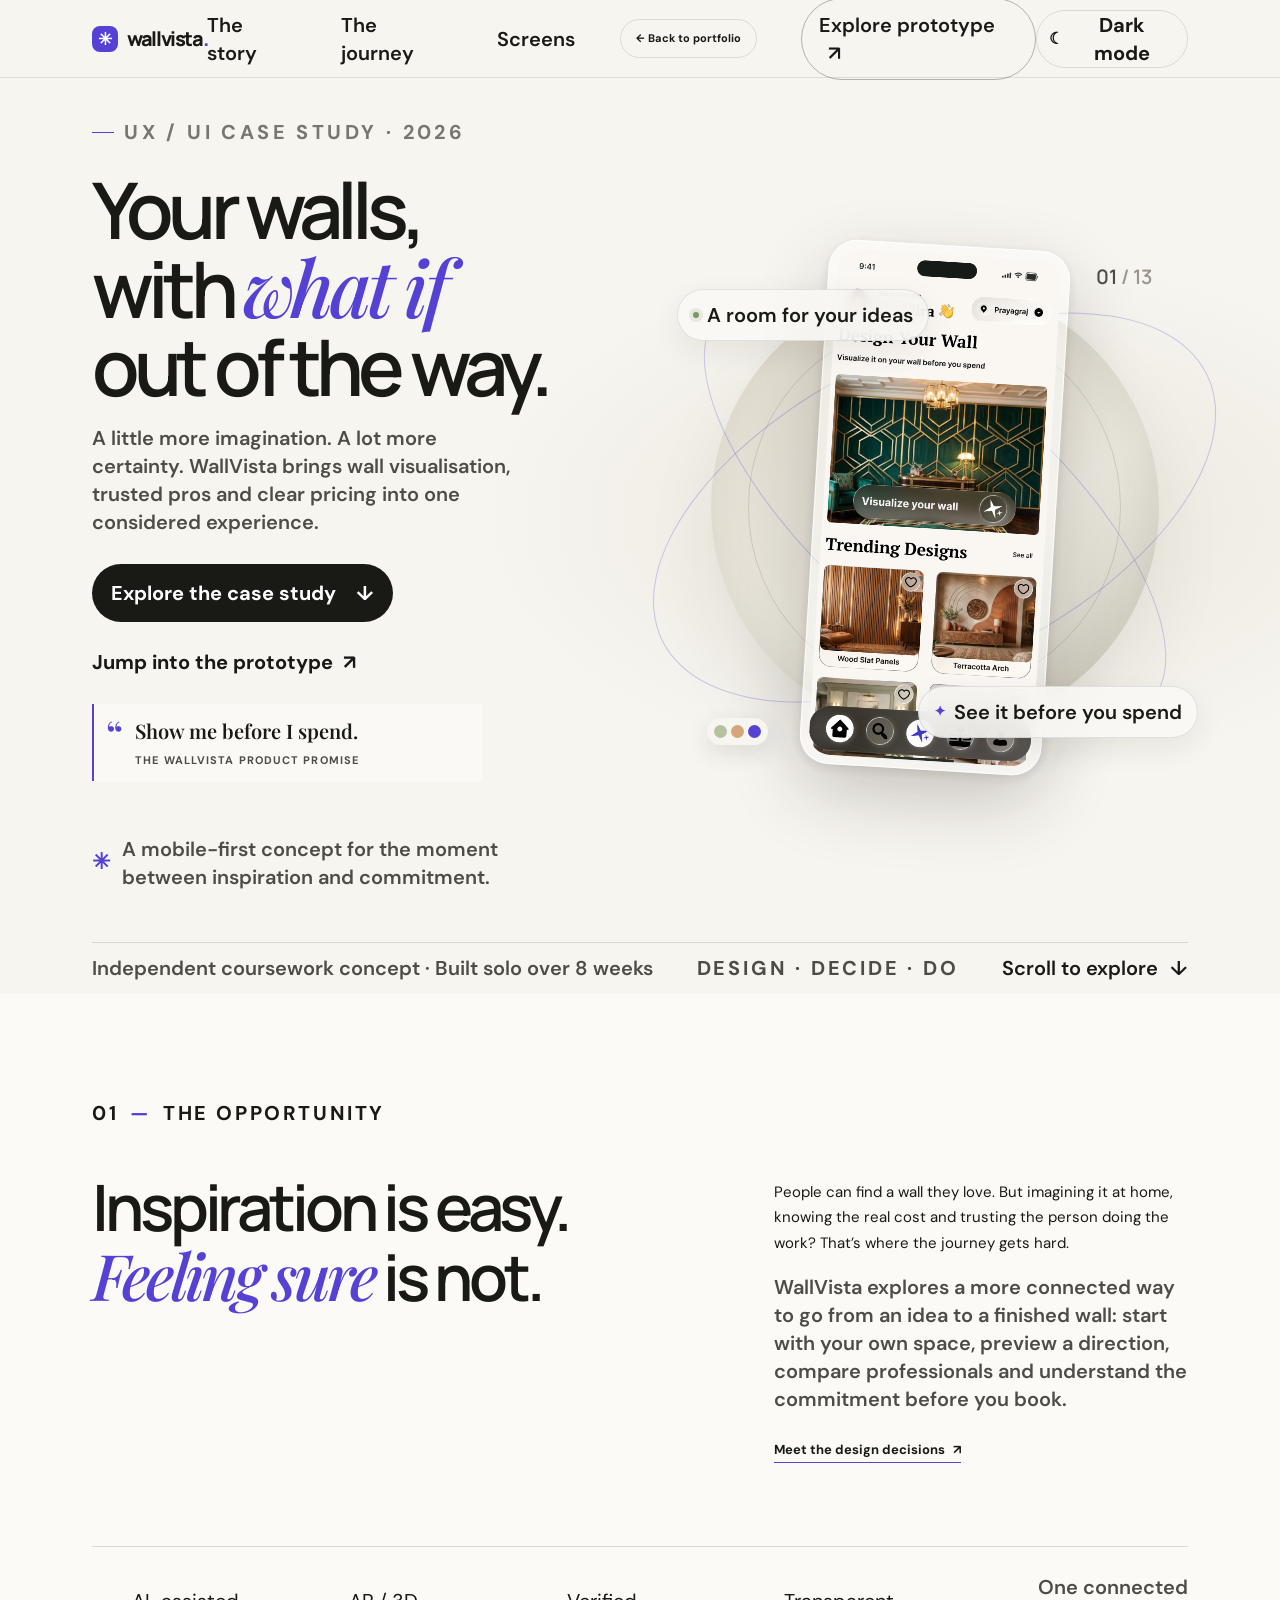
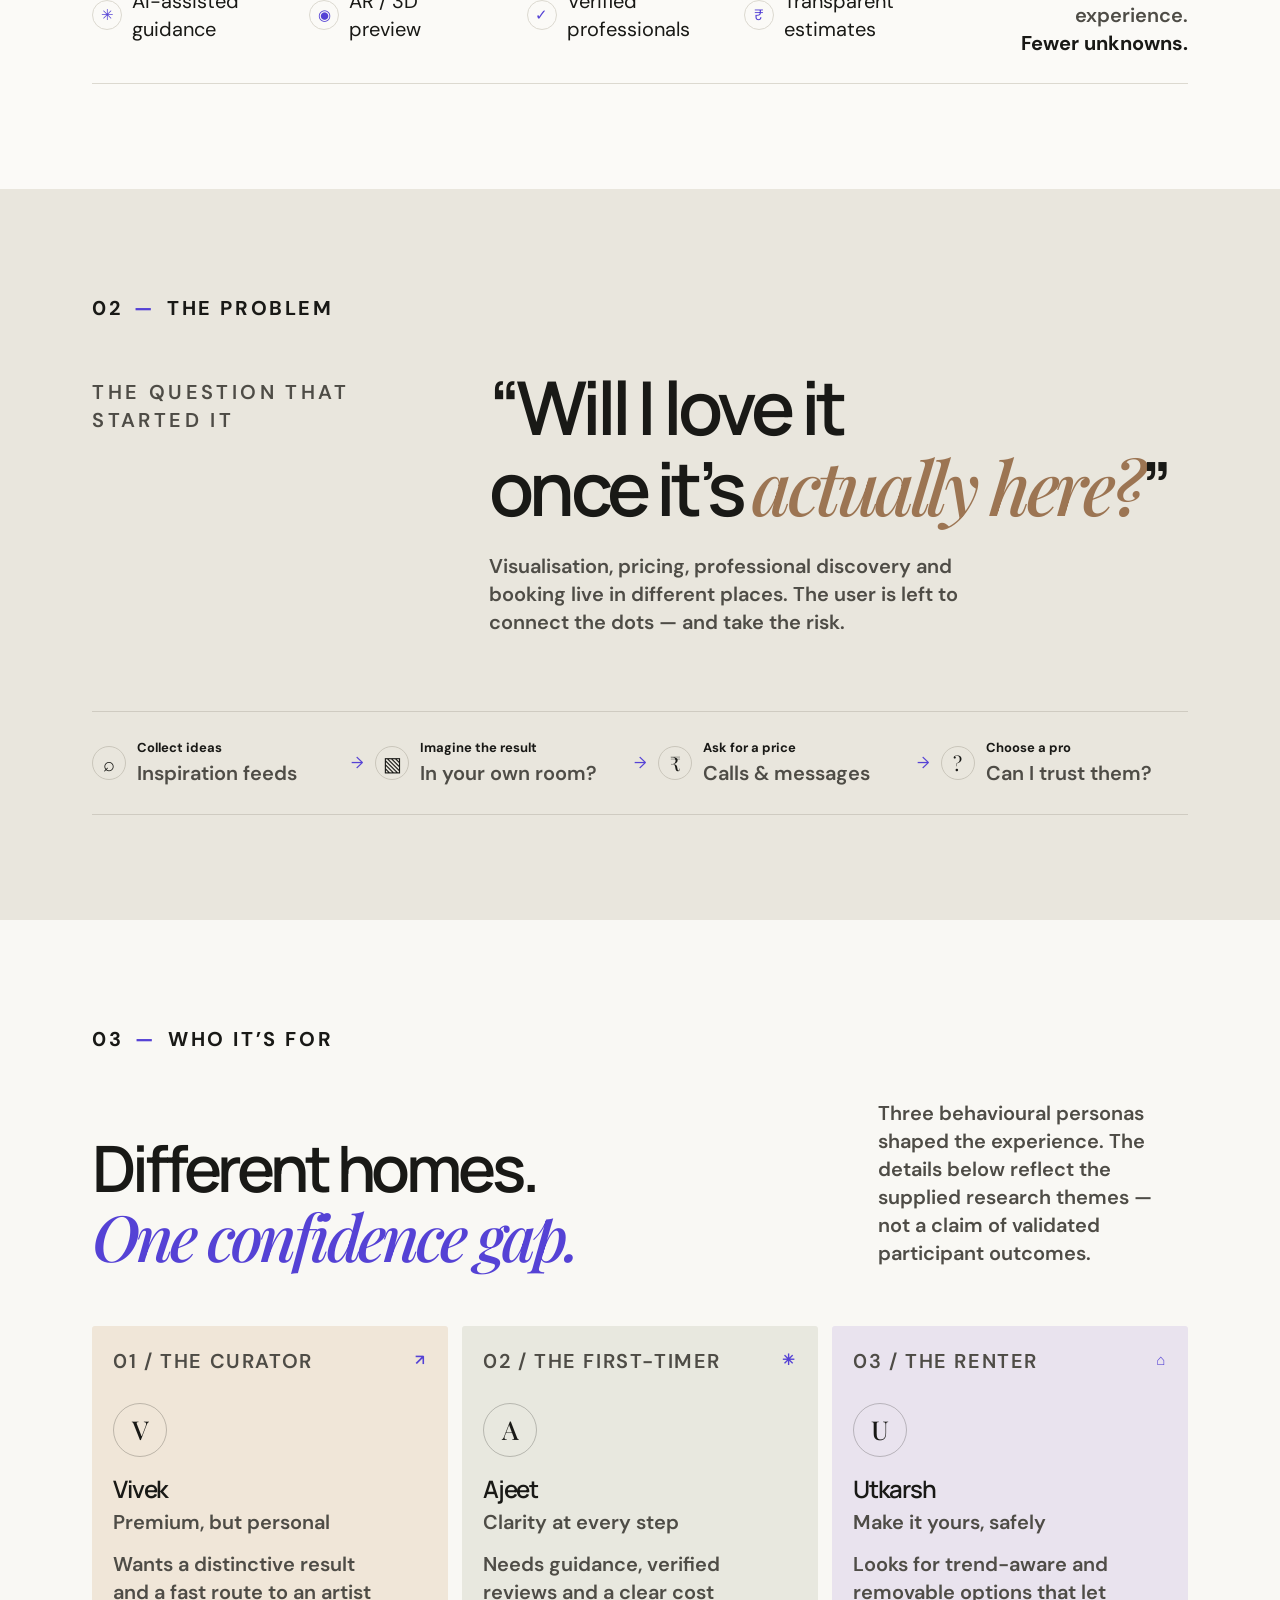
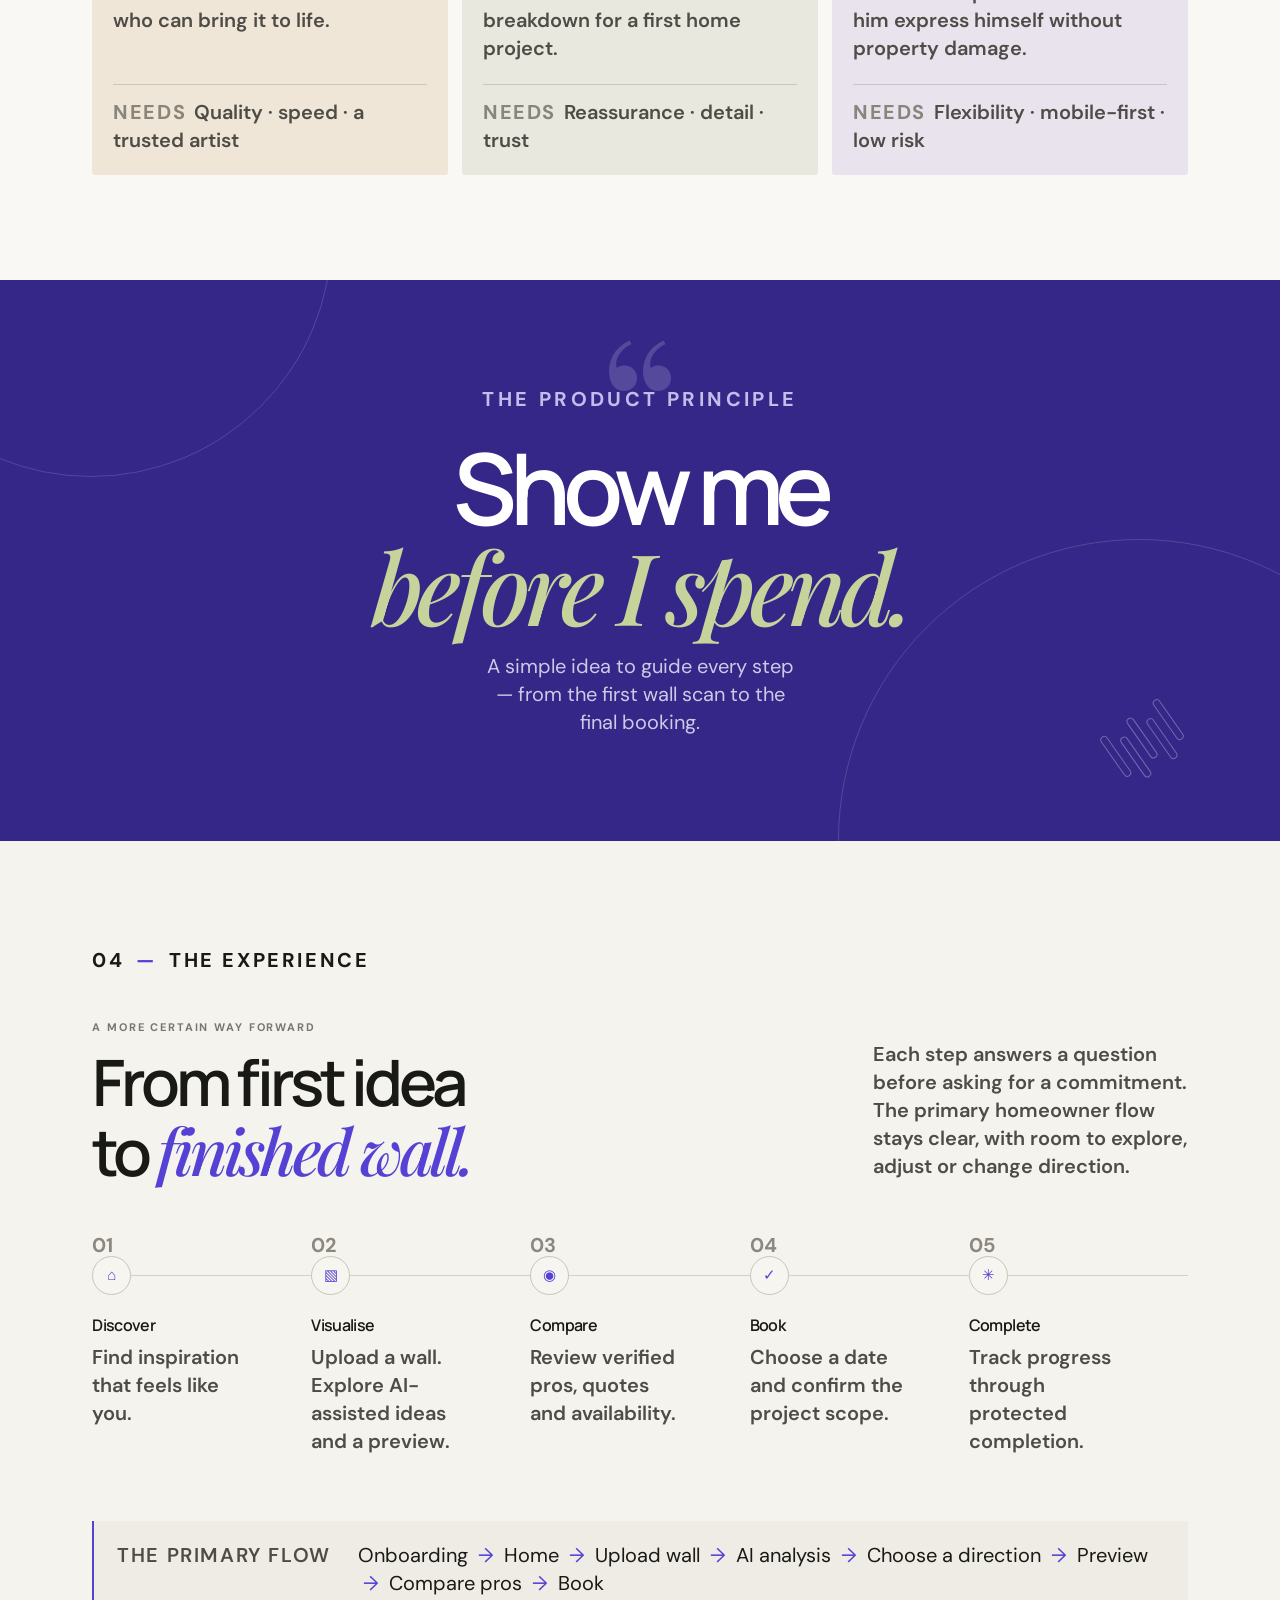
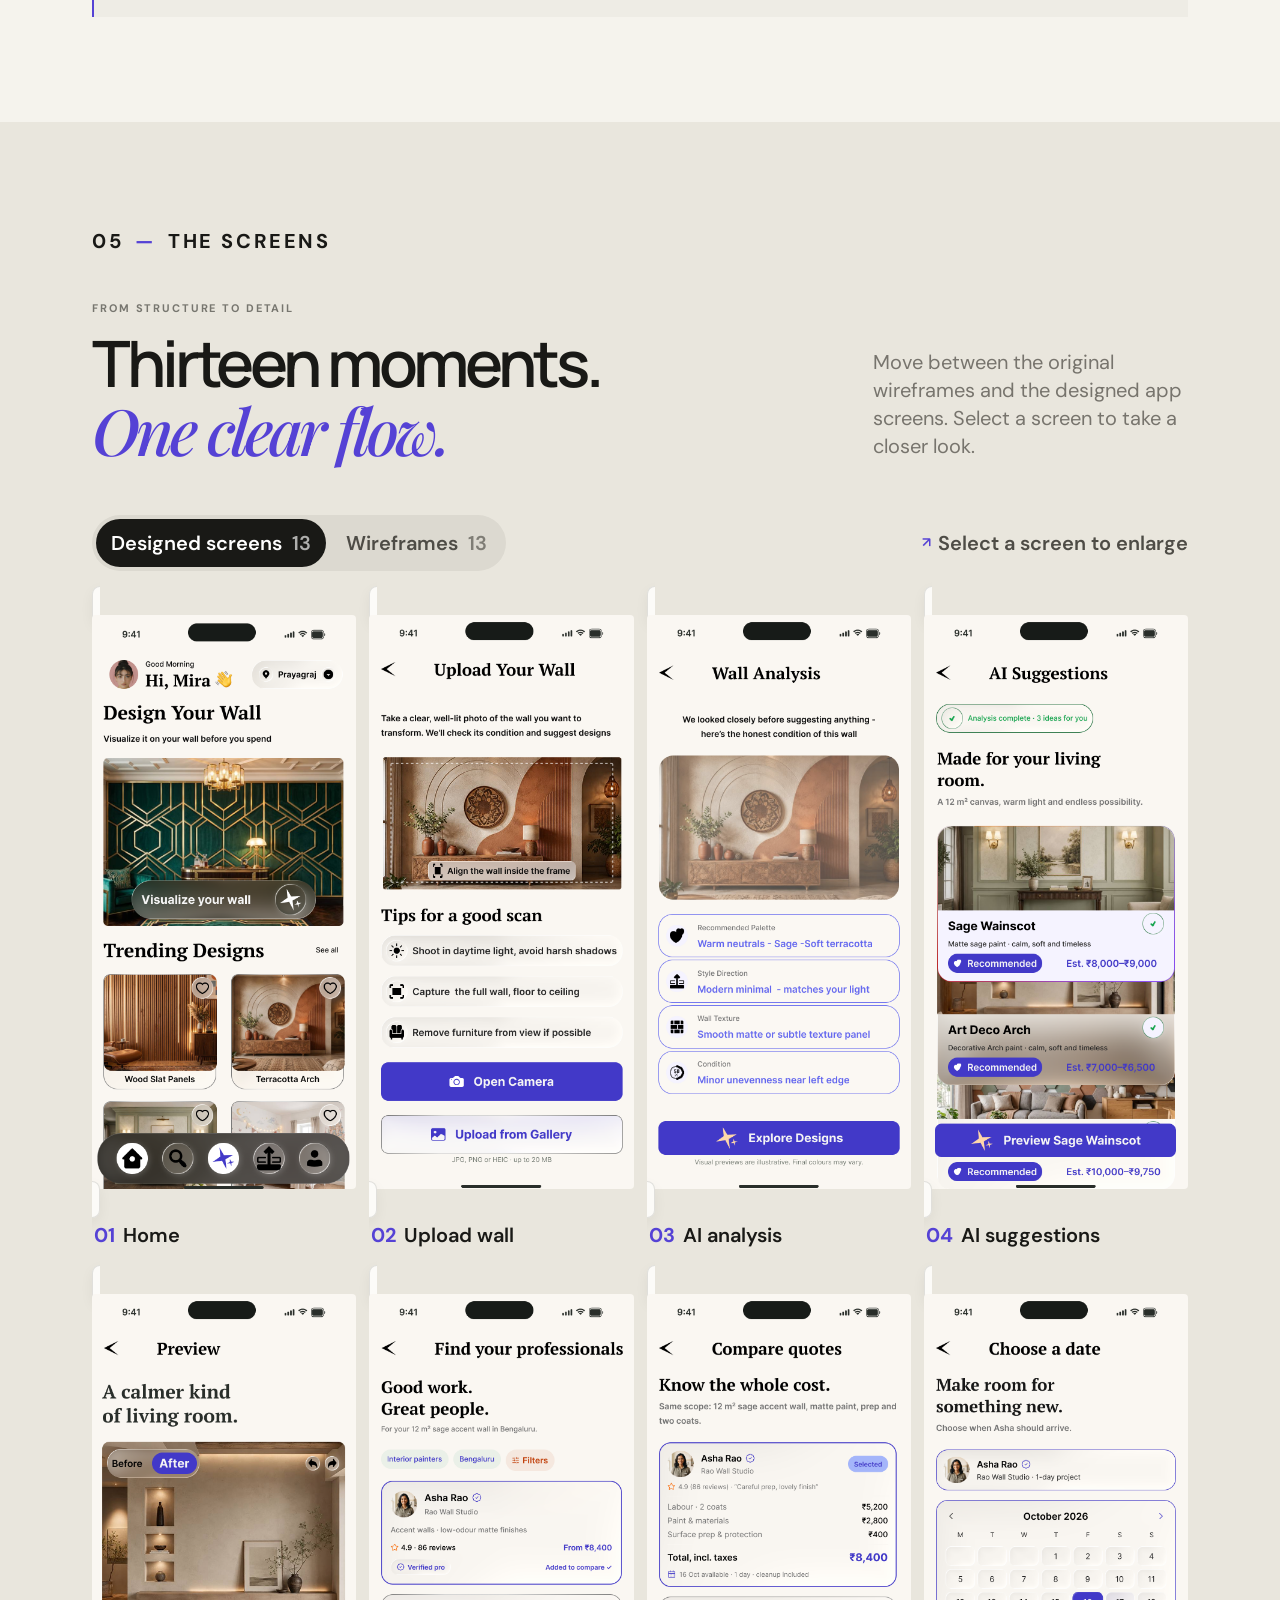
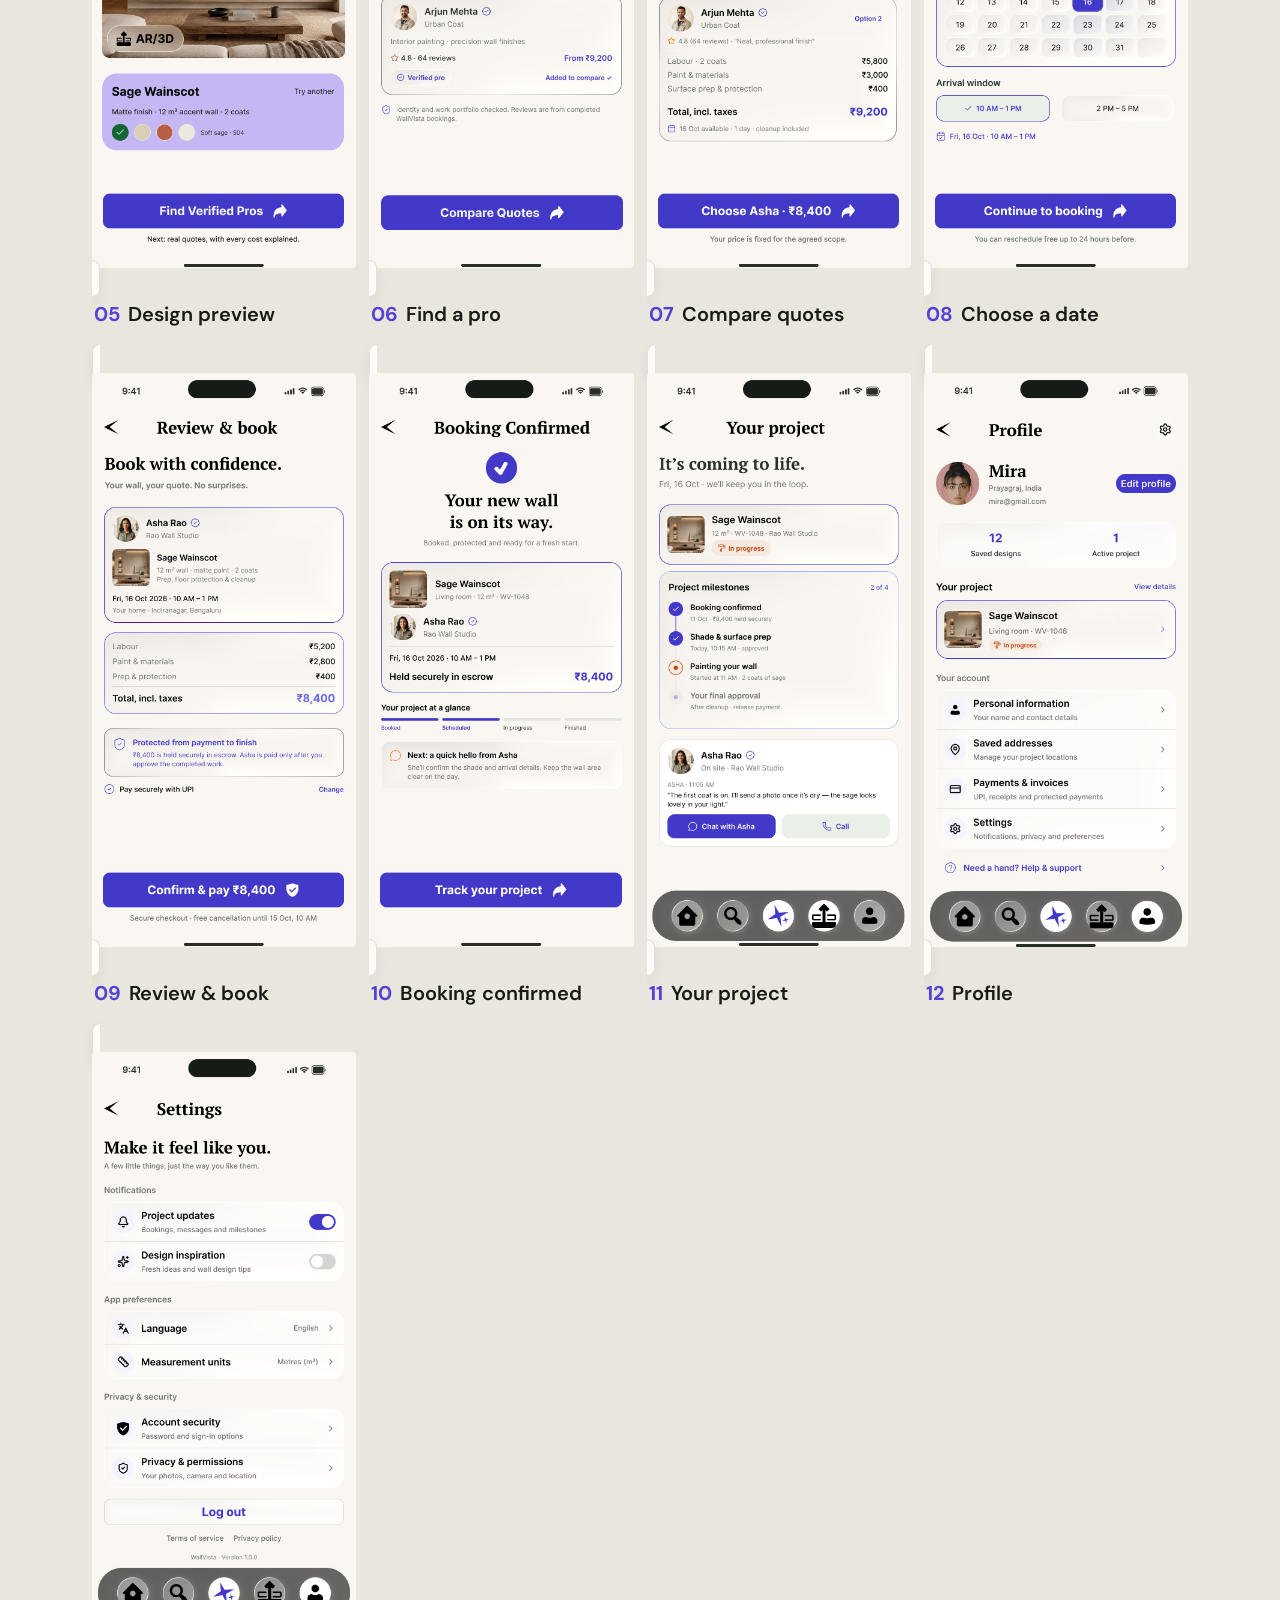
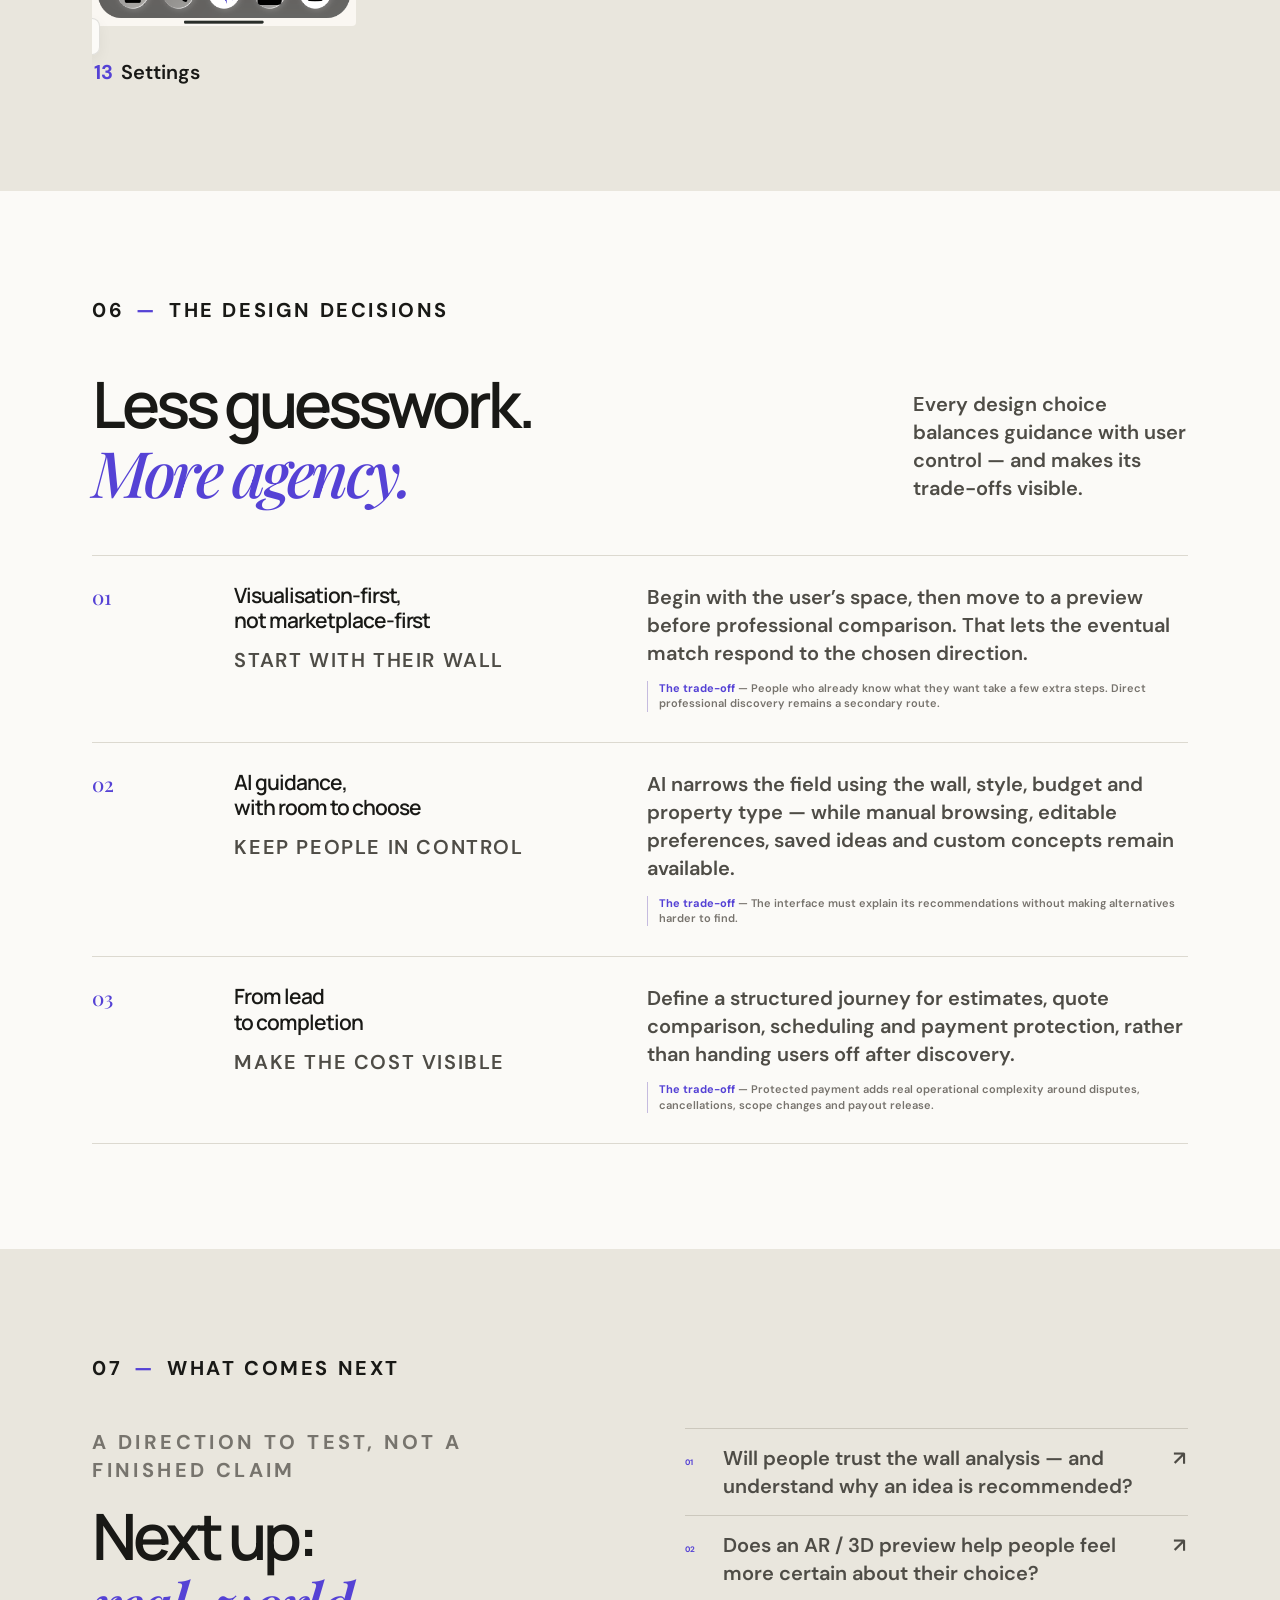
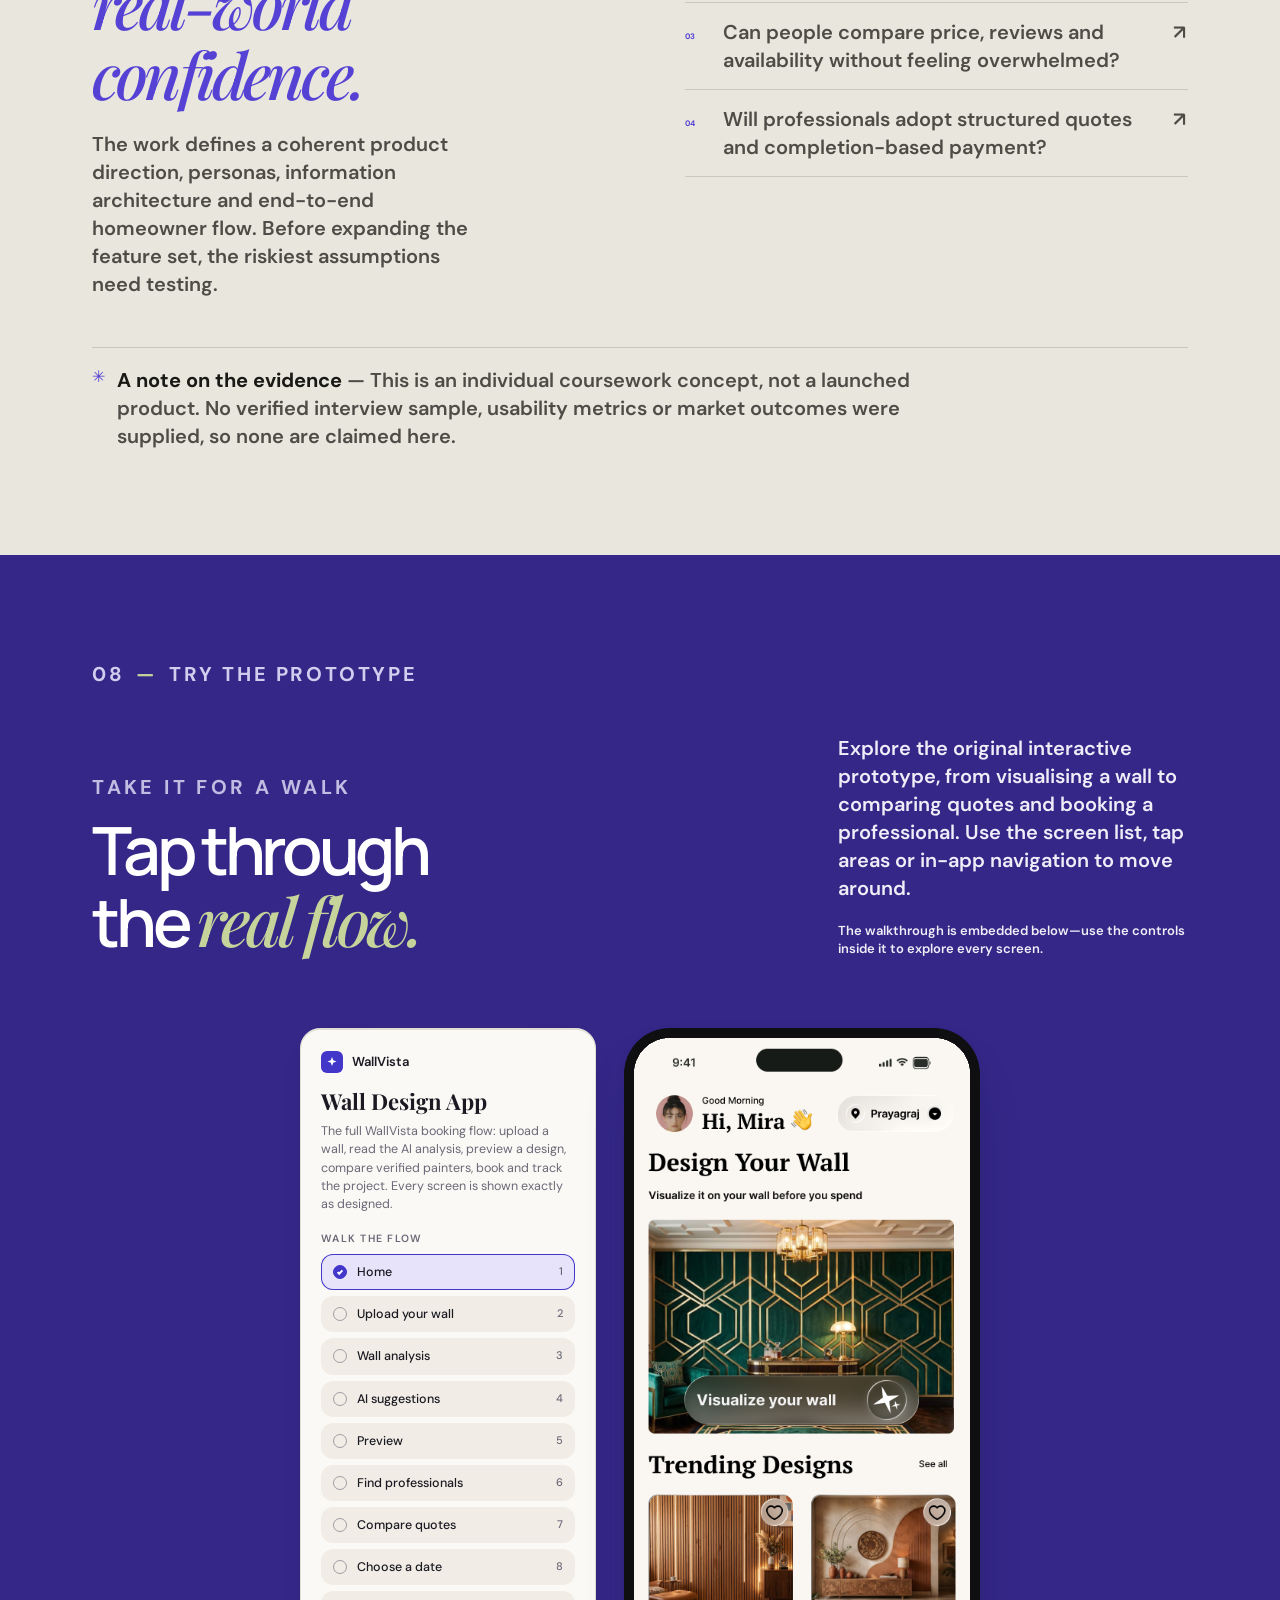
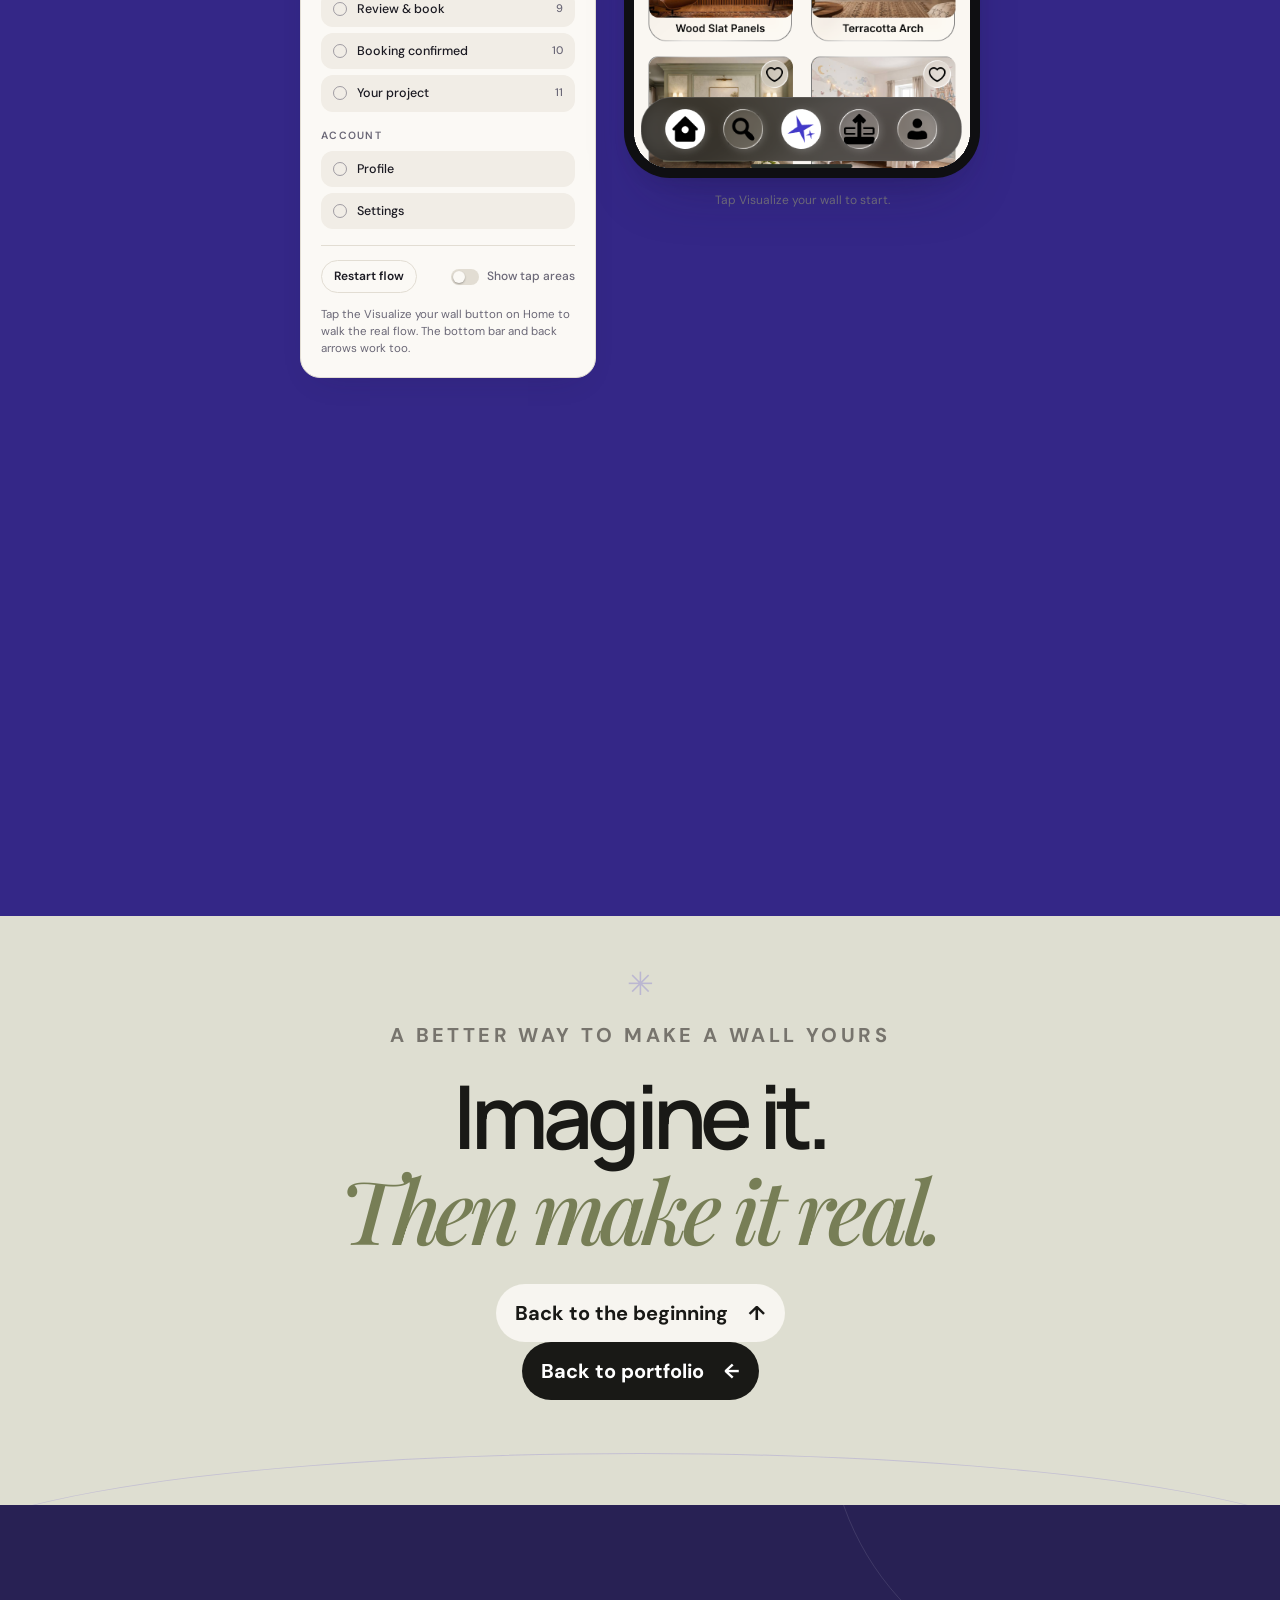
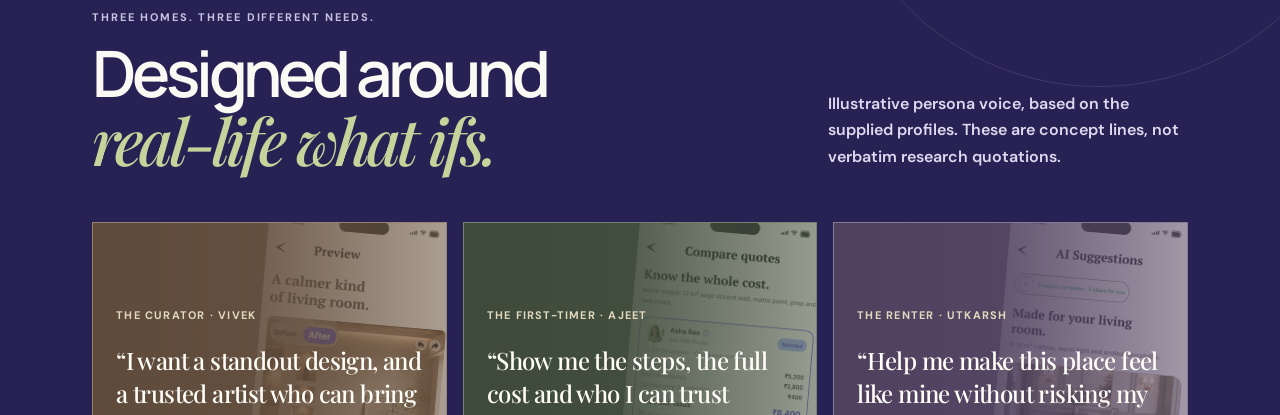
==== WallVista Prototype/index.html @ 117b7983 "Publish portfolio site Co-authored-by: Copilot <223556219+Copilot@users.noreply.github.com>" ====
<!doctype html>
<html lang="en">
  <head>
    <meta charset="utf-8">
    <meta name="viewport" content="width=device-width, initial-scale=1">
    <meta name="theme-color" content="#f7f5f0">
    <meta name="description" content="WallVista is a mobile-first UX case study for visualising wall designs, comparing trusted professionals and booking with confidence.">
    <title>WallVista — See it on your wall first</title>
    <link rel="preconnect" href="https://fonts.googleapis.com">
    <link rel="preconnect" href="https://fonts.gstatic.com" crossorigin>
    <link href="https://fonts.googleapis.com/css2?family=DM+Sans:wght@400;500;600;700&family=Manrope:wght@400;500;600;700;800&family=Playfair+Display:wght@500;600;700&display=swap" rel="stylesheet">
    <link rel="stylesheet" href="./styles.css">
    <script src="./script.js" defer></script>
  </head>
  <body>
    <a class="skip-link" href="#main">Skip to content</a>
    <header class="site-header">
      <a class="wordmark" href="#top" aria-label="WallVista home">
        <span class="wordmark-icon" aria-hidden="true">✳</span>
        wallvista<span class="wordmark-period">.</span>
      </a>
      <nav class="site-nav" id="site-nav" aria-label="Main navigation">
        <a href="#story">The story</a>
        <a href="#journey">The journey</a>
        <a href="#screens">Screens</a>
        <a class="portfolio-return" href="../index.html">← Back to portfolio</a>
        <a class="nav-cta" href="#prototype">Explore prototype <span aria-hidden="true">↗</span></a>
      </nav>
      <div class="header-actions">
        <button class="theme-toggle" type="button" aria-label="Switch to dark mode" aria-pressed="false">
          <span class="theme-icon" aria-hidden="true">☾</span>
          <span class="theme-label">Dark mode</span>
        </button>
        <button class="menu-toggle" type="button" aria-expanded="false" aria-controls="site-nav" aria-label="Open navigation">
          <span></span><span></span>
        </button>
      </div>
    </header>

    <main id="main">
      <section class="hero" id="top" aria-labelledby="hero-title">
        <div class="hero-copy">
          <p class="eyebrow"><span class="eyebrow-line"></span> UX / UI CASE STUDY · 2026</p>
          <h1 id="hero-title">Your walls,<br>with <em>what if</em><br>out of the way.</h1>
          <p class="hero-description">A little more imagination. A lot more certainty. WallVista brings wall visualisation, trusted pros and clear pricing into one considered experience.</p>
          <div class="hero-actions">
            <a class="button button-dark" href="#story">Explore the case study <span aria-hidden="true">↓</span></a>
            <a class="text-link" href="#prototype">Jump into the prototype <span aria-hidden="true">↗</span></a>
          </div>
          <div class="hero-quote">
            <span class="hero-quote-mark" aria-hidden="true">“</span>
            <div>
              <p>Show me before I spend.</p>
              <span>THE WALLVISTA PRODUCT PROMISE</span>
            </div>
          </div>
          <div class="hero-note"><span class="note-star" aria-hidden="true">✳</span><span>A mobile-first concept for the moment<br>between inspiration and commitment.</span></div>
        </div>
        <div class="hero-art" aria-label="WallVista app screen preview">
          <div class="art-orbit orbit-one"></div>
          <div class="art-orbit orbit-two"></div>
          <div class="art-label art-label-top"><span class="label-dot"></span> A room for your ideas</div>
          <div class="hero-photo-frame">
            <img class="hero-screen" src="./Wall%20Vista%20Screens/01Home.png" alt="WallVista home screen with a wall visualisation prompt and trending designs">
          </div>
          <div class="art-label art-label-bottom"><span class="sparkle" aria-hidden="true">✦</span> See it before you spend</div>
          <div class="art-swatch" aria-hidden="true"><span></span><span></span><span></span></div>
          <div class="art-number" aria-hidden="true">01<span> / 13</span></div>
        </div>
        <div class="hero-bottom">
          <span>Independent coursework concept · Built solo over 8 weeks</span>
          <span class="hero-bottom-center">DESIGN · DECIDE · DO</span>
          <a href="#story">Scroll to explore <span aria-hidden="true">↓</span></a>
        </div>
      </section>

      <section class="intro section-pad" id="story">
        <div class="section-index">01 <span>—</span> THE OPPORTUNITY</div>
        <div class="intro-grid">
          <h2>Inspiration is easy.<br><em>Feeling sure</em> is not.</h2>
          <div class="intro-copy">
            <p class="intro-lede">People can find a wall they love. But imagining it at home, knowing the real cost and trusting the person doing the work? That’s where the journey gets hard.</p>
            <p>WallVista explores a more connected way to go from an idea to a finished wall: start with your own space, preview a direction, compare professionals and understand the commitment before you book.</p>
            <a class="inline-link" href="#decisions">Meet the design decisions <span aria-hidden="true">↗</span></a>
          </div>
        </div>
        <div class="promise-strip">
          <div><span class="promise-icon">✳</span><span>AI-assisted<br>guidance</span></div>
          <div><span class="promise-icon">◉</span><span>AR / 3D<br>preview</span></div>
          <div><span class="promise-icon">✓</span><span>Verified<br>professionals</span></div>
          <div><span class="promise-icon">₹</span><span>Transparent<br>estimates</span></div>
          <p>One connected experience.<br><strong>Fewer unknowns.</strong></p>
        </div>
      </section>

      <section class="problem section-pad">
        <div class="section-index">02 <span>—</span> THE PROBLEM</div>
        <div class="problem-grid">
          <p class="eyebrow">THE QUESTION THAT STARTED IT</p>
          <div>
            <h2>“Will I love it<br>once it’s <em>actually here?</em>”</h2>
            <p class="body-large">Visualisation, pricing, professional discovery and booking live in different places. The user is left to connect the dots — and take the risk.</p>
          </div>
        </div>
        <div class="fragmented-flow" aria-label="The fragmented wall project experience">
          <div><span class="fragment-icon">⌕</span><span>Collect ideas</span><small>Inspiration feeds</small></div>
          <span class="fragment-arrow" aria-hidden="true">→</span>
          <div><span class="fragment-icon">▧</span><span>Imagine the result</span><small>In your own room?</small></div>
          <span class="fragment-arrow" aria-hidden="true">→</span>
          <div><span class="fragment-icon">₹</span><span>Ask for a price</span><small>Calls & messages</small></div>
          <span class="fragment-arrow" aria-hidden="true">→</span>
          <div><span class="fragment-icon">?</span><span>Choose a pro</span><small>Can I trust them?</small></div>
        </div>
      </section>

      <section class="context section-pad">
        <div class="section-index">03 <span>—</span> WHO IT’S FOR</div>
        <div class="context-heading">
          <h2>Different homes.<br><em>One confidence gap.</em></h2>
          <p>Three behavioural personas shaped the experience. The details below reflect the supplied research themes — not a claim of validated participant outcomes.</p>
        </div>
        <div class="persona-grid">
          <article class="persona-card persona-vivek">
            <div class="persona-top"><span>01 / THE CURATOR</span><span class="persona-symbol">↗</span></div>
            <div class="persona-monogram">V</div>
            <h3>Vivek</h3>
            <p class="persona-tag">Premium, but personal</p>
            <p>Wants a distinctive result and a fast route to an artist who can bring it to life.</p>
            <div class="persona-need"><span>NEEDS</span>Quality · speed · a trusted artist</div>
          </article>
          <article class="persona-card persona-ajeet">
            <div class="persona-top"><span>02 / THE FIRST-TIMER</span><span class="persona-symbol">✳</span></div>
            <div class="persona-monogram">A</div>
            <h3>Ajeet</h3>
            <p class="persona-tag">Clarity at every step</p>
            <p>Needs guidance, verified reviews and a clear cost breakdown for a first home project.</p>
            <div class="persona-need"><span>NEEDS</span>Reassurance · detail · trust</div>
          </article>
          <article class="persona-card persona-utkarsh">
            <div class="persona-top"><span>03 / THE RENTER</span><span class="persona-symbol">⌂</span></div>
            <div class="persona-monogram">U</div>
            <h3>Utkarsh</h3>
            <p class="persona-tag">Make it yours, safely</p>
            <p>Looks for trend-aware and removable options that let him express himself without property damage.</p>
            <div class="persona-need"><span>NEEDS</span>Flexibility · mobile-first · low risk</div>
          </article>
        </div>
      </section>

      <section class="principle section-pad">
        <div class="principle-mark" aria-hidden="true">“</div>
        <p class="eyebrow">THE PRODUCT PRINCIPLE</p>
        <blockquote>Show me<br><em>before I spend.</em></blockquote>
        <p class="principle-caption">A simple idea to guide every step — from the first wall scan to the final booking.</p>
        <div class="principle-decoration" aria-hidden="true"><span></span><span></span><span></span><span></span><span></span></div>
      </section>

      <section class="journey section-pad" id="journey">
        <div class="section-index">04 <span>—</span> THE EXPERIENCE</div>
        <div class="journey-heading">
          <div>
            <p class="eyebrow">A MORE CERTAIN WAY FORWARD</p>
            <h2>From first idea<br>to <em>finished wall.</em></h2>
          </div>
          <p>Each step answers a question before asking for a commitment. The primary homeowner flow stays clear, with room to explore, adjust or change direction.</p>
        </div>
        <div class="journey-track">
          <article class="journey-step"><span class="journey-number">01</span><span class="journey-icon">⌂</span><h3>Discover</h3><p>Find inspiration that feels like you.</p></article>
          <article class="journey-step"><span class="journey-number">02</span><span class="journey-icon">▧</span><h3>Visualise</h3><p>Upload a wall. Explore AI-assisted ideas and a preview.</p></article>
          <article class="journey-step"><span class="journey-number">03</span><span class="journey-icon">◉</span><h3>Compare</h3><p>Review verified pros, quotes and availability.</p></article>
          <article class="journey-step"><span class="journey-number">04</span><span class="journey-icon">✓</span><h3>Book</h3><p>Choose a date and confirm the project scope.</p></article>
          <article class="journey-step"><span class="journey-number">05</span><span class="journey-icon">✳</span><h3>Complete</h3><p>Track progress through protected completion.</p></article>
        </div>
        <div class="flow-callout"><span>THE PRIMARY FLOW</span><p>Onboarding <i>→</i> Home <i>→</i> Upload wall <i>→</i> AI analysis <i>→</i> Choose a direction <i>→</i> Preview <i>→</i> Compare pros <i>→</i> Book</p></div>
      </section>

      <section class="screens section-pad" id="screens">
        <div class="section-index">05 <span>—</span> THE SCREENS</div>
        <div class="screens-heading">
          <div>
            <p class="eyebrow">FROM STRUCTURE TO DETAIL</p>
            <h2>Thirteen moments.<br><em>One clear flow.</em></h2>
          </div>
          <p>Move between the original wireframes and the designed app screens. Select a screen to take a closer look.</p>
        </div>
        <div class="gallery-toolbar">
          <div class="gallery-tabs" role="group" aria-label="Choose gallery version">
            <button class="gallery-tab is-active" type="button" data-gallery-mode="screens" aria-pressed="true">Designed screens <span>13</span></button>
            <button class="gallery-tab" type="button" data-gallery-mode="wireframes" aria-pressed="false">Wireframes <span>13</span></button>
          </div>
          <span class="gallery-hint"><span aria-hidden="true">↗</span> Select a screen to enlarge</span>
        </div>
        <div class="screen-grid" id="screen-grid" aria-live="polite"></div>
      </section>

      <section class="decisions section-pad" id="decisions">
        <div class="section-index">06 <span>—</span> THE DESIGN DECISIONS</div>
        <div class="decisions-heading">
          <h2>Less guesswork.<br><em>More agency.</em></h2>
          <p>Every design choice balances guidance with user control — and makes its trade-offs visible.</p>
        </div>
        <div class="decision-list">
          <article class="decision-row">
            <span class="decision-number">01</span>
            <div class="decision-title"><h3>Visualisation-first,<br>not marketplace-first</h3><span>START WITH THEIR WALL</span></div>
            <div class="decision-detail"><p>Begin with the user’s space, then move to a preview before professional comparison. That lets the eventual match respond to the chosen direction.</p><p class="tradeoff"><strong>The trade-off</strong> — People who already know what they want take a few extra steps. Direct professional discovery remains a secondary route.</p></div>
          </article>
          <article class="decision-row">
            <span class="decision-number">02</span>
            <div class="decision-title"><h3>AI guidance,<br>with room to choose</h3><span>KEEP PEOPLE IN CONTROL</span></div>
            <div class="decision-detail"><p>AI narrows the field using the wall, style, budget and property type — while manual browsing, editable preferences, saved ideas and custom concepts remain available.</p><p class="tradeoff"><strong>The trade-off</strong> — The interface must explain its recommendations without making alternatives harder to find.</p></div>
          </article>
          <article class="decision-row">
            <span class="decision-number">03</span>
            <div class="decision-title"><h3>From lead<br>to completion</h3><span>MAKE THE COST VISIBLE</span></div>
            <div class="decision-detail"><p>Define a structured journey for estimates, quote comparison, scheduling and payment protection, rather than handing users off after discovery.</p><p class="tradeoff"><strong>The trade-off</strong> — Protected payment adds real operational complexity around disputes, cancellations, scope changes and payout release.</p></div>
          </article>
        </div>
      </section>

      <section class="validation section-pad">
        <div class="section-index">07 <span>—</span> WHAT COMES NEXT</div>
        <div class="validation-grid">
          <div>
            <p class="eyebrow">A DIRECTION TO TEST, NOT A FINISHED CLAIM</p>
            <h2>Next up:<br><em>real-world confidence.</em></h2>
            <p>The work defines a coherent product direction, personas, information architecture and end-to-end homeowner flow. Before expanding the feature set, the riskiest assumptions need testing.</p>
          </div>
          <div class="question-list">
            <div><span>01</span><p>Will people trust the wall analysis — and understand why an idea is recommended?</p><span class="question-mark">↗</span></div>
            <div><span>02</span><p>Does an AR / 3D preview help people feel more certain about their choice?</p><span class="question-mark">↗</span></div>
            <div><span>03</span><p>Can people compare price, reviews and availability without feeling overwhelmed?</p><span class="question-mark">↗</span></div>
            <div><span>04</span><p>Will professionals adopt structured quotes and completion-based payment?</p><span class="question-mark">↗</span></div>
          </div>
        </div>
        <div class="integrity-note"><span>✳</span><p><strong>A note on the evidence</strong> — This is an individual coursework concept, not a launched product. No verified interview sample, usability metrics or market outcomes were supplied, so none are claimed here.</p></div>
      </section>

      <section class="prototype section-pad" id="prototype">
        <div class="section-index">08 <span>—</span> TRY THE PROTOTYPE</div>
        <div class="prototype-heading">
          <div>
            <p class="eyebrow">TAKE IT FOR A WALK</p>
            <h2>Tap through<br>the <em>real flow.</em></h2>
          </div>
          <div class="prototype-copy">
            <p>Explore the original interactive prototype, from visualising a wall to comparing quotes and booking a professional. Use the screen list, tap areas or in-app navigation to move around.</p>
            <p class="prototype-inline-note">The walkthrough is embedded below—use the controls inside it to explore every screen.</p>
          </div>
        </div>
        <div class="prototype-embed">
          <iframe src="./WallVista%20Prototype.html" title="Interactive WallVista walkthrough embedded in the case study" loading="lazy"></iframe>
        </div>
      </section>

      <section class="closing section-pad">
        <span class="closing-star" aria-hidden="true">✳</span>
        <p class="eyebrow">A BETTER WAY TO MAKE A WALL YOURS</p>
        <h2>Imagine it.<br><em>Then make it real.</em></h2>
        <a class="button button-light" href="#top">Back to the beginning <span aria-hidden="true">↑</span></a>
        <a class="button button-dark" href="../index.html">Back to portfolio <span aria-hidden="true">←</span></a>
        <div class="closing-line" aria-hidden="true"></div>
      </section>

      <section class="voices-banner section-pad" aria-labelledby="voices-title">
        <div class="voices-heading">
          <div>
            <p class="eyebrow">THREE HOMES. THREE DIFFERENT NEEDS.</p>
            <h2 id="voices-title">Designed around<br><em>real-life what ifs.</em></h2>
          </div>
          <p>Illustrative persona voice, based on the supplied profiles. These are concept lines, not verbatim research quotations.</p>
        </div>
        <div class="voice-grid">
          <article class="voice-card voice-vivek">
            <div class="voice-mockup"><img src="./Wall%20Vista%20Screens/05%20Priview.png" alt="WallVista design preview screen" loading="lazy"></div>
            <div class="voice-content">
              <span class="voice-role">THE CURATOR · VIVEK</span>
              <blockquote>“I want a standout design, and a trusted artist who can bring it to life.”</blockquote>
              <span class="voice-need">QUALITY · SPEED · TRUST</span>
            </div>
          </article>
          <article class="voice-card voice-ajeet">
            <div class="voice-mockup"><img src="./Wall%20Vista%20Screens/07%20Compare.png" alt="WallVista professional quote comparison screen" loading="lazy"></div>
            <div class="voice-content">
              <span class="voice-role">THE FIRST-TIMER · AJEET</span>
              <blockquote>“Show me the steps, the full cost and who I can trust before I book.”</blockquote>
              <span class="voice-need">GUIDANCE · CLEAR COSTS · TRUST</span>
            </div>
          </article>
          <article class="voice-card voice-utkarsh">
            <div class="voice-mockup"><img src="./Wall%20Vista%20Screens/04%20Suggestions.png" alt="WallVista personalized wall design suggestions screen" loading="lazy"></div>
            <div class="voice-content">
              <span class="voice-role">THE RENTER · UTKARSH</span>
              <blockquote>“Help me make this place feel like mine without risking my deposit.”</blockquote>
              <span class="voice-need">FLEXIBILITY · REMOVABLE IDEAS</span>
            </div>
          </article>
        </div>
        <div class="voices-footer">
          <span class="voices-star" aria-hidden="true">✳</span>
          <p>One product promise.<br><strong>Room for every kind of home.</strong></p>
          <a class="button button-light" href="#prototype">Explore the app <span aria-hidden="true">↗</span></a>
        </div>
      </section>
    </main>

    <footer class="site-footer">
      <a class="wordmark" href="#top"><span class="wordmark-icon" aria-hidden="true">✳</span>wallvista<span class="wordmark-period">.</span></a>
      <p>UX / UI case study · Independent coursework concept · 2026</p>
      <a href="#prototype">Return to the walkthrough <span aria-hidden="true">↑</span></a>
    </footer>

    <dialog class="screen-dialog" id="screen-dialog" aria-label="Screen preview">
      <div class="dialog-top">
        <p class="dialog-title"></p>
        <button class="dialog-close" type="button" aria-label="Close preview">×</button>
      </div>
      <div class="dialog-image-wrap"><img src="" alt=""></div>
      <div class="dialog-bottom"><button class="dialog-prev" type="button" aria-label="Previous screen">←</button><span></span><button class="dialog-next" type="button" aria-label="Next screen">→</button></div>
    </dialog>
  </body>
</html>
---- WallVista Prototype/styles.css ----
:root {
  color-scheme: light;
  --ink: #191916;
  --paper: #f7f5f0;
  --paper-deep: #eeece5;
  --muted: #77766f;
  --line: #dcd9d0;
  --purple: #5542d5;
  --purple-dark: #342787;
  --green: #c6d49b;
  --font-body: "DM Sans", Arial, sans-serif;
  --font-display: "Manrope", "DM Sans", Arial, sans-serif;
  --font-serif: "Playfair Display", Georgia, serif;
  --gutter: clamp(24px, 7.2vw, 112px);
  font-family: var(--font-body);
  color: var(--ink);
  background: var(--paper);
  scroll-behavior: smooth;
  scroll-padding-top: 88px;
}

* { box-sizing: border-box; }
body { margin: 0; min-width: 320px; }
button, a { font: inherit; }
a { color: inherit; text-decoration: none; }
button { color: inherit; }
img { display: block; max-width: 100%; }
::selection { color: white; background: var(--purple); }

.skip-link { position: fixed; z-index: 20; top: 12px; left: 12px; padding: 12px 16px; color: white; background: var(--ink); transform: translateY(-160%); }
.skip-link:focus { transform: translateY(0); }
.site-header { height: 78px; padding: 0 var(--gutter); display: flex; align-items: center; justify-content: space-between; border-bottom: 1px solid rgba(25,25,22,.11); position: absolute; inset: 0 0 auto; z-index: 10; }
.wordmark { display: inline-flex; align-items: center; gap: 9px; font: 800 20px var(--font-display); letter-spacing: -.07em; }
.wordmark-icon { width: 26px; height: 26px; display: inline-grid; place-items: center; color: white; background: var(--purple); border-radius: 8px; font-size: 17px; letter-spacing: 0; }
.wordmark-period { margin-left: -9px; color: var(--purple); }
.site-nav { display: flex; align-items: center; gap: clamp(22px, 3.5vw, 54px); font-size: 12px; font-weight: 600; }
.site-nav a:not(.nav-cta) { transition: color .2s; }
.site-nav a:not(.nav-cta):hover, .text-link:hover, .inline-link:hover { color: var(--purple); }
.portfolio-return { padding: 11px 15px; border: 1px solid var(--line); border-radius: 999px; font-size: 11px; font-weight: 700; white-space: nowrap; transition: color .2s, background .2s, border-color .2s; }
.portfolio-return:hover { color: white; background: var(--ink); border-color: var(--ink); }
.nav-cta { padding: 12px 17px; border: 1px solid rgba(25,25,22,.3); border-radius: 999px; transition: color .2s, background .2s, border-color .2s; }
.nav-cta:hover { color: white; background: var(--ink); border-color: var(--ink); }
.nav-cta span { margin-left: 9px; }
.header-actions { display: flex; align-items: center; gap: 9px; }
.theme-toggle { display: inline-flex; align-items: center; gap: 7px; min-height: 38px; padding: 0 12px; border: 1px solid var(--line); border-radius: 999px; background: transparent; cursor: pointer; font-size: 11px; font-weight: 700; transition: background .2s, color .2s, border-color .2s; }
.theme-toggle:hover { color: white; background: var(--ink); border-color: var(--ink); }
.theme-icon { font-size: 16px; line-height: 1; }
.menu-toggle { display: none; }

.hero { min-height: min(810px, 100svh); min-height: max(710px, min(850px, 100svh)); position: relative; display: grid; grid-template-columns: 1fr .94fr; align-items: center; gap: 4vw; overflow: hidden; padding: 118px var(--gutter) 98px; background: radial-gradient(ellipse at 76% 52%, rgba(223,219,205,.6), transparent 36%), var(--paper); }
.hero-copy { position: relative; z-index: 2; padding-bottom: 5px; }
.eyebrow { margin: 0; font-size: 9px; letter-spacing: .17em; font-weight: 700; }
.hero .eyebrow { display: flex; align-items: center; gap: 10px; color: var(--muted); }
.eyebrow-line { width: 22px; height: 1px; background: var(--purple); }
h1, h2, h3, p, blockquote { margin-top: 0; }
.hero h1 { max-width: 690px; margin: 25px 0 19px; font: 600 clamp(54px, 6.1vw, 92px)/.99 var(--font-display); letter-spacing: -.075em; }
.hero h1 em, h2 em, blockquote em { color: var(--purple); font-family: var(--font-serif); font-weight: 500; letter-spacing: -.06em; }
.hero-description { max-width: 430px; margin-bottom: 28px; color: #5d5b56; font-size: 14px; line-height: 1.8; }
.hero-actions { display: flex; align-items: center; gap: 26px; flex-wrap: wrap; }
.button { display: inline-flex; gap: 20px; align-items: center; justify-content: center; padding: 15px 19px; font-size: 11px; font-weight: 700; border-radius: 999px; transition: transform .2s, background .2s, color .2s; }
.button:hover { transform: translateY(-2px); }
.button-dark { color: white; background: var(--ink); }
.button-dark:hover { background: var(--purple-dark); }
.button-light { color: var(--ink); background: var(--paper); }
.button-light:hover { color: white; background: var(--purple); }
.text-link, .inline-link { font-size: 11px; font-weight: 700; transition: color .2s; }
.text-link span, .inline-link span { margin-left: 5px; }
.hero-note { margin-top: 54px; display: flex; align-items: center; gap: 12px; color: #6e6b65; font-size: 10px; line-height: 1.6; }
.note-star { color: var(--purple); font-size: 22px; }
.hero-art { position: relative; min-height: 570px; height: min(62vw, 660px); display: grid; place-items: center; }
.hero-art::before { content: ""; width: min(35vw, 460px); height: min(35vw, 460px); position: absolute; border-radius: 50%; background: linear-gradient(145deg, #ded8cb, #ebe8df 60%, #d3d0c4); box-shadow: inset -16px -18px 45px rgba(80,70,50,.1), 0 38px 75px rgba(44,37,25,.07); }
.hero-art::after { content: ""; position: absolute; width: min(29vw, 375px); height: min(29vw, 375px); border-radius: 50%; border: 1px solid rgba(80,68,47,.16); }
.hero-photo-frame { position: relative; z-index: 1; height: min(41vw, 526px); aspect-ratio: 440 / 956; padding: 8px; border: 1px solid rgba(255,255,255,.8); border-radius: 29px; background: rgba(255,255,255,.42); box-shadow: 0 28px 74px rgba(38,32,25,.2), 0 3px 12px rgba(38,32,25,.1); transform: rotate(3.5deg); animation: card-float 7s ease-in-out infinite; }
.hero-screen { width: 100%; height: 100%; object-fit: cover; object-position: center; border-radius: 22px; }
.art-orbit { position: absolute; z-index: 1; border: 1px solid rgba(85,66,213,.27); border-radius: 50%; transform: rotate(-26deg); }
.orbit-one { width: 120%; height: 48%; }
.orbit-two { width: 115%; height: 37%; transform: rotate(42deg); }
.art-label { position: absolute; z-index: 3; display: flex; align-items: center; gap: 8px; padding: 11px 15px; border: 1px solid rgba(25,25,22,.1); border-radius: 999px; background: rgba(250,249,245,.88); box-shadow: 0 10px 30px rgba(33,29,21,.07); font-size: 9px; font-weight: 600; backdrop-filter: blur(12px); }
.art-label-top { top: 17%; left: -1%; }
.art-label-bottom { bottom: 15%; right: -2%; }
.label-dot { width: 6px; height: 6px; border-radius: 50%; background: #7b9563; box-shadow: 0 0 0 4px rgba(123,149,99,.14); }
.sparkle { color: var(--purple); font-size: 14px; }
.art-swatch { position: absolute; z-index: 3; bottom: 14%; left: 5%; display: flex; padding: 5px; background: var(--paper); border-radius: 20px; box-shadow: 0 8px 23px rgba(33,29,21,.12); }
.art-swatch span { width: 13px; height: 13px; margin: 2px; border-radius: 50%; background: #b4c2a0; }
.art-swatch span:nth-child(2) { background: #d4a67a; }
.art-swatch span:nth-child(3) { background: var(--purple); }
.art-number { position: absolute; right: 7%; top: 13%; z-index: 2; color: #5d594f; font: 600 10px var(--font-display); }
.art-number span { color: #99958c; }
.hero-bottom { position: absolute; bottom: 0; right: var(--gutter); left: var(--gutter); height: 52px; display: flex; align-items: center; justify-content: space-between; border-top: 1px solid rgba(25,25,22,.13); color: #79766e; font-size: 9px; }
.hero-bottom-center { font-weight: 700; letter-spacing: .14em; }
.hero-bottom a { color: var(--ink); font-weight: 600; }
.hero-bottom a span { margin-left: 7px; }
@keyframes card-float { 0%, 100% { transform: translateY(0) rotate(3.5deg); } 50% { transform: translateY(-10px) rotate(2deg); } }

.section-pad { padding: 105px var(--gutter); }
.section-index { display: flex; align-items: center; gap: 12px; margin-bottom: 46px; font-size: 9px; font-weight: 700; letter-spacing: .13em; }
.section-index span { color: var(--purple); }
.intro { background: #fbfaf7; }
.intro-grid { display: grid; grid-template-columns: 1fr .73fr; gap: 9vw; align-items: start; }
h2 { margin-bottom: 0; font: 600 clamp(39px, 5vw, 69px)/1.06 var(--font-display); letter-spacing: -.065em; }
.intro-copy { padding-top: 7px; max-width: 465px; }
.intro-copy p { color: #6c6a64; font-size: 12px; line-height: 1.9; }
.intro-copy .intro-lede { margin-bottom: 17px; color: var(--ink); font-size: 15px; line-height: 1.7; }
.inline-link { display: inline-block; margin-top: 8px; padding-bottom: 4px; border-bottom: 1px solid var(--purple); }
.promise-strip { display: grid; grid-template-columns: repeat(4, 1fr) 1.15fr; align-items: center; gap: 20px; margin-top: 83px; padding: 26px 0; border-top: 1px solid var(--line); border-bottom: 1px solid var(--line); }
.promise-strip > div { display: flex; align-items: center; gap: 10px; font-size: 10px; line-height: 1.45; }
.promise-icon { width: 30px; height: 30px; display: grid; place-items: center; flex: none; border: 1px solid var(--line); border-radius: 50%; color: var(--purple); font-size: 15px; }
.promise-strip > p { margin: 0; color: #77746d; font-size: 9px; line-height: 1.5; text-align: right; }
.promise-strip strong { color: var(--ink); }

.problem { background: #e9e6dd; }
.problem-grid { display: grid; grid-template-columns: .62fr 1.3fr; gap: 5vw; align-items: start; }
.problem-grid > .eyebrow { padding-top: 10px; color: #77746d; }
.problem-grid h2 { font-size: clamp(42px, 5.8vw, 78px); }
.problem-grid h2 em { color: #9c7553; }
.body-large { max-width: 540px; margin: 24px 0 0; color: #65625c; font-size: 14px; line-height: 1.8; }
.fragmented-flow { margin-top: 75px; padding: 27px 0; display: flex; align-items: center; justify-content: space-between; gap: 12px; border-top: 1px solid #cfcbc1; border-bottom: 1px solid #cfcbc1; }
.fragmented-flow > div { display: grid; grid-template-columns: 35px 1fr; align-items: center; gap: 2px 10px; flex: 1; }
.fragment-icon { width: 34px; height: 34px; grid-row: span 2; display: grid; place-items: center; border: 1px solid #cac6bb; border-radius: 50%; font: 17px var(--font-serif); }
.fragmented-flow > div > span:nth-child(2) { font-size: 10px; font-weight: 700; }
.fragmented-flow small { color: #817e76; font-size: 9px; }
.fragment-arrow { color: var(--purple); }

.context { background: #f9f8f4; }
.context-heading { display: flex; align-items: end; justify-content: space-between; gap: 30px; }
.context-heading > p { max-width: 310px; margin: 0 0 5px; color: #77746d; font-size: 11px; line-height: 1.8; }
.persona-grid { display: grid; grid-template-columns: repeat(3, 1fr); gap: 14px; margin-top: 54px; }
.persona-card { min-height: 310px; padding: 21px; display: flex; flex-direction: column; border-radius: 3px; background: #f0e6d8; }
.persona-ajeet { background: #e8e8df; }
.persona-utkarsh { background: #e9e3ee; }
.persona-top { display: flex; align-items: center; justify-content: space-between; color: #716b61; font-size: 8px; font-weight: 700; letter-spacing: .12em; }
.persona-symbol { color: var(--purple); font-size: 15px; }
.persona-monogram { width: 54px; height: 54px; margin: 28px 0 15px; display: grid; place-items: center; border: 1px solid rgba(25,25,22,.24); border-radius: 50%; font: 500 26px var(--font-serif); }
.persona-card h3 { margin: 0; font: 600 24px var(--font-display); letter-spacing: -.05em; }
.persona-tag { margin: 3px 0 14px; color: #6a665e; font-size: 9px; font-weight: 600; }
.persona-card > p:not(.persona-tag) { max-width: 270px; margin-bottom: 22px; color: #59564f; font-size: 10px; line-height: 1.7; }
.persona-need { margin-top: auto; padding-top: 13px; border-top: 1px solid rgba(25,25,22,.16); color: #555249; font-size: 9px; }
.persona-need span { margin-right: 8px; color: #8a857b; font-size: 7px; font-weight: 700; letter-spacing: .1em; }

.principle { position: relative; min-height: 495px; display: flex; flex-direction: column; justify-content: center; align-items: center; overflow: hidden; color: white; text-align: center; background: var(--purple-dark); }
.principle::before, .principle::after { content: ""; position: absolute; width: 480px; height: 480px; border: 1px solid rgba(255,255,255,.15); border-radius: 50%; }
.principle::before { left: -150px; top: -285px; }
.principle::after { right: -160px; bottom: -300px; width: 600px; height: 600px; }
.principle .eyebrow { position: relative; z-index: 1; color: #c3bdec; }
.principle blockquote { position: relative; z-index: 1; margin: 25px 0 15px; font: 600 clamp(54px, 8vw, 99px)/.99 var(--font-display); letter-spacing: -.075em; }
.principle blockquote em { color: #c6d49b; }
.principle-caption { position: relative; z-index: 1; max-width: 320px; margin: 0; color: #cec9e6; font-size: 10px; line-height: 1.8; }
.principle-mark { position: absolute; top: 42px; color: rgba(255,255,255,.16); font: 200px/.8 var(--font-serif); }
.principle-decoration { position: absolute; display: flex; gap: 8px; right: 8%; bottom: 14%; transform: rotate(-35deg); opacity: .3; }
.principle-decoration span { width: 8px; height: 48px; border: 1px solid #fff; border-radius: 9px; }
.principle-decoration span:nth-child(even) { transform: translateY(12px); }

.journey { background: #f5f3ed; }
.journey-heading, .screens-heading { display: flex; align-items: end; justify-content: space-between; gap: 40px; }
.journey-heading .eyebrow, .screens-heading .eyebrow { margin-bottom: 14px; color: var(--muted); }
.journey-heading > p, .screens-heading > p { max-width: 315px; margin-bottom: 6px; color: #77746d; font-size: 11px; line-height: 1.85; }
.journey-track { position: relative; display: grid; grid-template-columns: repeat(5, 1fr); margin-top: 70px; }
.journey-track::before { content: ""; position: absolute; top: 19px; left: 0; right: 0; height: 1px; background: #d4d0c5; }
.journey-step { position: relative; padding: 0 18px 0 0; }
.journey-number { position: absolute; top: -25px; color: #8c8880; font-size: 8px; font-weight: 700; }
.journey-icon { position: relative; width: 39px; height: 39px; display: grid; place-items: center; border: 1px solid #c9c5ba; border-radius: 50%; background: var(--paper); color: var(--purple); font-size: 15px; }
.journey-step h3 { margin: 19px 0 7px; font: 600 16px var(--font-display); letter-spacing: -.04em; }
.journey-step p { max-width: 155px; margin: 0; color: #77746d; font-size: 9px; line-height: 1.7; }
.flow-callout { margin-top: 66px; padding: 20px 23px; display: flex; gap: 27px; align-items: baseline; border-left: 2px solid var(--purple); background: #eeece5; }
.flow-callout > span { flex: none; color: #77746d; font-size: 8px; font-weight: 700; letter-spacing: .12em; }
.flow-callout p { margin: 0; font-size: 10px; line-height: 1.8; }
.flow-callout i { padding: 0 5px; color: var(--purple); font-style: normal; }

.screens { background: #e9e6dd; }
.screens-heading h2 { font-size: clamp(42px, 5vw, 68px); }
.gallery-toolbar { margin: 49px 0 23px; display: flex; justify-content: space-between; align-items: center; gap: 15px; }
.gallery-tabs { display: flex; gap: 5px; padding: 4px; border-radius: 999px; background: #dcd9d0; }
.gallery-tab { padding: 10px 15px; border: 0; border-radius: 999px; background: transparent; color: #6c6962; cursor: pointer; font-size: 9px; font-weight: 600; transition: color .2s, background .2s; }
.gallery-tab span { margin-left: 5px; opacity: .65; }
.gallery-tab.is-active { color: white; background: var(--ink); }
.gallery-hint { display: flex; align-items: center; gap: 7px; color: #7c7972; font-size: 9px; }
.gallery-hint span { color: var(--purple); font-size: 14px; }
.screen-grid { display: grid; grid-template-columns: repeat(4, minmax(0, 1fr)); gap: 24px 13px; }
.screen-card { min-width: 0; padding: 0; border: 0; background: transparent; text-align: left; cursor: pointer; animation: card-appear .45s both; }
.screen-card:nth-child(4n + 2) { animation-delay: .04s; }
.screen-card:nth-child(4n + 3) { animation-delay: .08s; }
.screen-card:nth-child(4n + 4) { animation-delay: .12s; }
@keyframes card-appear { from { opacity: 0; transform: translateY(8px); } to { opacity: 1; transform: translateY(0); } }
.screen-thumb { position: relative; padding: 7px; overflow: hidden; border: 1px solid rgba(25,25,22,.12); border-radius: 9px; background: #fcfbf8; box-shadow: 0 5px 14px rgba(40,36,27,.05); transition: transform .25s, box-shadow .25s; }
.screen-card:hover .screen-thumb, .screen-card:focus-visible .screen-thumb { transform: translateY(-5px); box-shadow: 0 15px 28px rgba(40,36,27,.13); }
.screen-thumb img { width: 100%; aspect-ratio: 440 / 956; object-fit: cover; border-radius: 4px; }
.screen-view { position: absolute; right: 14px; bottom: 14px; width: 29px; height: 29px; display: grid; place-items: center; border-radius: 50%; background: rgba(250,249,245,.93); color: var(--ink); font-size: 14px; opacity: 0; transform: translateY(4px); transition: opacity .2s, transform .2s; }
.screen-card:hover .screen-view, .screen-card:focus-visible .screen-view { opacity: 1; transform: translateY(0); }
.screen-caption { display: flex; align-items: baseline; gap: 8px; padding: 11px 2px 0; }
.screen-caption span { color: var(--purple); font-size: 8px; font-weight: 700; }
.screen-caption strong { font-size: 10px; font-weight: 600; }

.decisions { background: #fbfaf7; }
.decisions-heading { display: flex; justify-content: space-between; align-items: end; gap: 30px; }
.decisions-heading > p { max-width: 275px; margin: 0 0 6px; color: #77746d; font-size: 11px; line-height: 1.8; }
.decision-list { margin-top: 47px; border-top: 1px solid var(--line); }
.decision-row { display: grid; grid-template-columns: .35fr 1.15fr 1.6fr; gap: 24px; padding: 27px 0 30px; border-bottom: 1px solid var(--line); }
.decision-number { color: var(--purple); font: 500 19px var(--font-serif); }
.decision-title h3 { margin: 0 0 13px; font: 600 21px/1.2 var(--font-display); letter-spacing: -.05em; }
.decision-title > span { color: #827e75; font-size: 7px; font-weight: 700; letter-spacing: .12em; }
.decision-detail p { max-width: 550px; margin: 0 0 14px; color: #65625b; font-size: 10px; line-height: 1.8; }
.decision-detail .tradeoff { margin: 0; padding-left: 11px; border-left: 1px solid #c5bbdf; color: #77736d; font-size: 9px; }
.tradeoff strong { color: var(--purple); }

.validation { background: #e9e6dd; }
.validation-grid { display: grid; grid-template-columns: .9fr 1fr; gap: 11vw; align-items: start; }
.validation-grid .eyebrow { margin: 0 0 18px; color: #77746d; }
.validation-grid h2 { font-size: clamp(42px, 5vw, 68px); }
.validation-grid > div:first-child > p:last-child { max-width: 390px; margin: 20px 0 0; color: #6d6a62; font-size: 11px; line-height: 1.8; }
.question-list { border-top: 1px solid #ccc8bd; }
.question-list > div { display: grid; grid-template-columns: 28px 1fr 15px; align-items: baseline; gap: 10px; padding: 15px 0; border-bottom: 1px solid #ccc8bd; }
.question-list > div > span:first-child { color: var(--purple); font-size: 8px; font-weight: 700; }
.question-list p { margin: 0; color: #48463f; font-size: 10px; line-height: 1.65; }
.question-mark { color: #8a867d; font-size: 12px; }
.integrity-note { display: flex; align-items: flex-start; gap: 12px; margin-top: 49px; padding-top: 18px; border-top: 1px solid #ccc8bd; }
.integrity-note > span { color: var(--purple); font-size: 16px; }
.integrity-note p { max-width: 820px; margin: 0; color: #706d65; font-size: 9px; line-height: 1.7; }
.integrity-note strong { color: var(--ink); }

.prototype { padding-bottom: 110px; background: var(--purple-dark); color: white; }
.prototype .section-index { color: #d1cdef; }
.prototype .section-index span { color: #c6d49b; }
.prototype-heading { display: flex; align-items: end; justify-content: space-between; gap: 40px; }
.prototype-heading .eyebrow { margin-bottom: 14px; color: #c1bce2; }
.prototype-heading h2 { font-size: clamp(44px, 5.2vw, 72px); }
.prototype-heading h2 em { color: #c6d49b; }
.prototype-copy { max-width: 350px; }
.prototype-copy p { margin-bottom: 20px; color: #f0edf9; font-size: 10px; line-height: 1.8; font-weight: 600; }
.prototype-copy .prototype-inline-note { margin: 12px 0 0; color: #f0edf9; font-size: 13px; font-weight: 600; }
.prototype-embed { width: 100%; margin-top: 42px; }
.prototype-embed iframe { display: block; width: 100%; min-height: 650px; border: 0; background: transparent; }

.closing { position: relative; min-height: 430px; display: flex; flex-direction: column; align-items: center; justify-content: center; overflow: hidden; text-align: center; background: #deded1; }
.closing .eyebrow { color: #77746d; }
.closing h2 { margin: 20px 0 25px; font-size: clamp(48px, 7vw, 88px); }
.closing h2 em { color: #777e56; }
.closing .button { position: relative; z-index: 1; }
.closing-star { position: absolute; top: 47px; color: rgba(85,66,213,.25); font-size: 32px; }
.closing-line { position: absolute; bottom: -158px; width: 110%; height: 210px; border: 1px solid rgba(85,66,213,.19); border-radius: 50%; }
.site-footer { min-height: 88px; display: flex; align-items: center; justify-content: space-between; gap: 20px; padding: 18px var(--gutter); background: #f9f8f4; }
.site-footer .wordmark { font-size: 15px; }
.site-footer .wordmark-icon { width: 21px; height: 21px; border-radius: 6px; font-size: 13px; }
.site-footer .wordmark-period { margin-left: -9px; }
.site-footer p, .site-footer > a:last-child { margin: 0; color: #77746d; font-size: 8px; }
.site-footer > a:last-child { color: var(--ink); font-weight: 600; }
.site-footer > a:last-child span { margin-left: 5px; }

.screen-dialog { width: min(900px, calc(100% - 32px)); max-width: none; max-height: min(94vh, 1000px); padding: 0; overflow: hidden; border: 1px solid rgba(255,255,255,.3); border-radius: 12px; color: var(--ink); background: #f7f5f0; box-shadow: 0 28px 90px rgba(0,0,0,.32); }
.screen-dialog::backdrop { background: rgba(19,18,16,.78); backdrop-filter: blur(4px); }
.dialog-top, .dialog-bottom { min-height: 52px; display: flex; align-items: center; justify-content: space-between; padding: 0 19px; }
.dialog-title { margin: 0; font-size: 11px; font-weight: 700; }
.dialog-close, .dialog-prev, .dialog-next { width: 31px; height: 31px; display: grid; place-items: center; border: 1px solid var(--line); border-radius: 50%; background: transparent; cursor: pointer; font-size: 19px; }
.dialog-image-wrap { max-height: calc(94vh - 104px); padding: 10px; display: grid; place-items: center; background: #e7e4dc; }
.dialog-image-wrap img { width: auto; max-width: 100%; max-height: calc(94vh - 130px); object-fit: contain; }
.dialog-bottom { min-height: 50px; }
.dialog-bottom > span { color: #77746d; font-size: 9px; }
.dialog-prev, .dialog-next { font-size: 15px; }
.dialog-prev:disabled, .dialog-next:disabled { opacity: .35; cursor: default; }

.reveal { opacity: 0; transform: translateY(14px); transition: opacity .65s ease, transform .65s ease; }
.reveal.is-visible { opacity: 1; transform: translateY(0); }

@media (min-width: 1440px) {
  :root { --gutter: max(112px, calc((100vw - 1220px) / 2)); }
}
@media (max-width: 900px) {
  :root { --gutter: 6vw; }
  .hero { grid-template-columns: 1fr .8fr; gap: 0; min-height: 720px; }
  .hero h1 { font-size: clamp(52px, 7.5vw, 72px); }
  .hero-art { min-height: 490px; }
  .hero-art::before { width: 39vw; height: 39vw; }
  .hero-art::after { width: 34vw; height: 34vw; }
  .hero-photo-frame { height: min(55vw, 480px); }
  .art-label-top { left: -8%; }
  .art-label-bottom { right: -9%; }
  .promise-strip { grid-template-columns: repeat(4, 1fr); }
  .promise-strip > p { display: none; }
  .screen-grid { grid-template-columns: repeat(3, minmax(0,1fr)); }
  .decision-row { grid-template-columns: .25fr 1fr 1.4fr; }
}
@media (max-width: 640px) {
  :root { --gutter: 22px; scroll-padding-top: 70px; }
  .site-header { height: 66px; }
  .wordmark { font-size: 18px; }
  .header-actions { margin-left: auto; }
  .theme-toggle { min-height: 38px; padding: 0 10px; font-size: 11px; }
  .menu-toggle { width: 38px; height: 38px; padding: 10px 8px; display: flex; flex-direction: column; justify-content: center; gap: 5px; border: 1px solid var(--line); border-radius: 50%; background: transparent; }
  .menu-toggle span { width: 16px; height: 1px; margin: 0 auto; background: var(--ink); transition: transform .2s; }
  .menu-toggle[aria-expanded="true"] span:first-child { transform: translateY(3px) rotate(45deg); }
  .menu-toggle[aria-expanded="true"] span:last-child { transform: translateY(-3px) rotate(-45deg); }
  .site-nav { position: absolute; top: 65px; right: 0; left: 0; display: none; align-items: stretch; gap: 0; padding: 9px var(--gutter) 19px; border-bottom: 1px solid var(--line); background: var(--paper); }
  .site-nav.is-open { display: flex; flex-direction: column; }
  .site-nav a:not(.nav-cta) { padding: 13px 0; border-bottom: 1px solid var(--line); }
  .nav-cta { align-self: flex-start; margin-top: 13px; }
  .hero { min-height: auto; padding: 116px var(--gutter) 73px; display: flex; flex-direction: column; align-items: stretch; }
  .hero h1 { margin: 23px 0 16px; font-size: clamp(52px, 14vw, 74px); }
  .hero-description { max-width: 380px; font-size: 12px; }
  .hero-actions { gap: 17px; }
  .button { padding: 14px 16px; font-size: 10px; }
  .hero-note { margin-top: 25px; }
  .hero-art { min-height: 380px; height: 92vw; max-height: 470px; margin: 5px -3px 0; }
  .hero-art::before { width: min(78vw, 360px); height: min(78vw, 360px); }
  .hero-art::after { width: min(69vw, 320px); height: min(69vw, 320px); }
  .hero-photo-frame { height: min(86vw, 380px); padding: 6px; border-radius: 23px; }
  .hero-screen { border-radius: 18px; }
  .art-label { padding: 9px 11px; font-size: 8px; }
  .art-label-top { top: 12%; left: -3%; }
  .art-label-bottom { right: -3%; bottom: 12%; }
  .art-swatch { left: 1%; bottom: 11%; }
  .art-number { top: 8%; right: 5%; }
  .hero-bottom { right: var(--gutter); left: var(--gutter); height: 42px; font-size: 7px; }
  .hero-bottom-center { display: none; }
  .section-pad { padding-top: 72px; padding-bottom: 72px; }
  .section-index { margin-bottom: 34px; }
  .intro-grid, .problem-grid, .validation-grid { grid-template-columns: 1fr; gap: 25px; }
  h2 { font-size: clamp(40px, 11vw, 58px); }
  .intro-copy { padding: 0; }
  .intro-copy .intro-lede { font-size: 14px; }
  .promise-strip { grid-template-columns: 1fr 1fr; gap: 17px 10px; margin-top: 43px; }
  .promise-strip > div { font-size: 9px; }
  .promise-icon { width: 27px; height: 27px; }
  .problem-grid > .eyebrow { padding: 0; }
  .problem-grid h2 { font-size: clamp(42px, 11vw, 62px); }
  .body-large { margin-top: 17px; font-size: 12px; }
  .fragmented-flow { margin-top: 42px; display: grid; grid-template-columns: 1fr 1fr; gap: 20px 9px; }
  .fragment-arrow { display: none; }
  .fragmented-flow > div { grid-template-columns: 31px 1fr; gap: 2px 7px; }
  .fragment-icon { width: 29px; height: 29px; }
  .fragmented-flow > div > span:nth-child(2) { font-size: 9px; }
  .fragmented-flow small { font-size: 8px; }
  .context-heading, .journey-heading, .screens-heading, .decisions-heading, .prototype-heading { align-items: flex-start; flex-direction: column; gap: 19px; }
  .context-heading > p, .journey-heading > p, .screens-heading > p, .decisions-heading > p { max-width: 400px; margin: 0; }
  .persona-grid { grid-template-columns: 1fr; gap: 10px; margin-top: 35px; }
  .persona-card { min-height: 280px; padding: 18px; }
  .persona-monogram { margin-top: 19px; }
  .principle { min-height: 390px; }
  .principle blockquote { font-size: clamp(55px, 15vw, 78px); }
  .principle-mark { top: 25px; font-size: 150px; }
  .principle-decoration { right: 5%; bottom: 9%; transform: scale(.7) rotate(-35deg); }
  .journey-track { grid-template-columns: 1fr; gap: 20px; margin: 52px 0 0 5px; }
  .journey-track::before { top: 0; bottom: 0; left: 18px; right: auto; width: 1px; height: auto; }
  .journey-step { display: grid; grid-template-columns: 39px 1fr; column-gap: 15px; padding: 0; }
  .journey-number { position: static; grid-column: 2; grid-row: 1; align-self: end; margin-bottom: 3px; }
  .journey-icon { grid-column: 1; grid-row: 1 / span 3; }
  .journey-step h3 { grid-column: 2; margin: 0 0 4px; }
  .journey-step p { grid-column: 2; max-width: 250px; }
  .flow-callout { margin-top: 40px; padding: 16px; flex-direction: column; gap: 8px; }
  .flow-callout p { font-size: 9px; }
  .gallery-toolbar { align-items: flex-start; flex-direction: column; margin: 33px 0 19px; }
  .gallery-tab { padding: 9px 11px; font-size: 8px; }
  .screen-grid { grid-template-columns: repeat(2, minmax(0, 1fr)); gap: 17px 9px; }
  .screen-thumb { padding: 5px; border-radius: 7px; }
  .screen-caption { gap: 5px; padding-top: 8px; }
  .screen-caption span { font-size: 7px; }
  .screen-caption strong { font-size: 9px; }
  .decisions-heading > p { max-width: 350px; }
  .decision-list { margin-top: 32px; }
  .decision-row { grid-template-columns: 26px 1fr; gap: 4px 12px; padding: 21px 0 24px; }
  .decision-number { grid-row: 1 / span 2; font-size: 16px; }
  .decision-title h3 { font-size: 19px; }
  .decision-detail { grid-column: 2; margin-top: 10px; }
  .validation-grid { gap: 34px; }
  .validation-grid h2 { font-size: clamp(43px, 11vw, 60px); }
  .question-list > div { grid-template-columns: 22px 1fr 12px; gap: 6px; }
  .integrity-note { margin-top: 35px; }
  .prototype-heading { gap: 20px; }
  .prototype-heading h2 { font-size: clamp(45px, 12vw, 64px); }
  .prototype-copy { max-width: 410px; }
  .prototype-embed { margin-top: 30px; }
  .prototype-embed iframe { min-height: 0; }
  .closing { min-height: 380px; }
  .closing h2 { font-size: clamp(47px, 12vw, 69px); }
  .site-footer { min-height: 100px; flex-wrap: wrap; gap: 8px 20px; }
  .site-footer p { order: 1; width: 100%; }
  .dialog-image-wrap { padding: 5px; }
}
@media (prefers-reduced-motion: reduce) {
  *, *::before, *::after { scroll-behavior: auto !important; animation-duration: .01ms !important; animation-iteration-count: 1 !important; transition-duration: .01ms !important; }
  .reveal { opacity: 1; transform: none; }
}

/* Keep supporting copy readable without letting decorative labels dominate. */
.site-nav,
.hero-description,
.button,
.text-link,
.inline-link,
.hero-note,
.art-label,
.hero-bottom,
.section-index,
.intro-copy p,
.promise-strip > div,
.problem-grid > .eyebrow,
.body-large,
.fragmented-flow > div > span:nth-child(2),
.fragmented-flow small,
.context-heading > p,
.persona-tag,
.persona-card > p:not(.persona-tag),
.persona-need,
.journey-heading > p,
.journey-step p,
.flow-callout p,
.gallery-tab,
.gallery-hint,
.screen-caption strong,
.decision-detail p,
.decisions-heading > p,
.validation-grid > div:first-child > p:last-child,
.question-list p,
.integrity-note p,
.prototype-copy p,
.site-footer p,
.site-footer > a:last-child {
  font-size: 13px;
}

.eyebrow,
.hero-bottom,
.art-number,
.persona-top,
.journey-number,
.screen-caption span,
.decision-title > span,
.decision-detail .tradeoff,
.flow-callout > span,
.site-footer p,
.prototype-inline-note {
  font-size: 11px;
}

.screen-caption strong,
.persona-need,
.journey-step p,
.gallery-tab {
  font-size: 12px;
}

.persona-top,
.persona-need span,
.decision-title > span,
.flow-callout > span {
  letter-spacing: .08em;
}

@media (max-width: 640px) {
  .site-nav,
  .hero-description,
  .button,
  .text-link,
  .inline-link,
  .hero-note,
  .art-label,
  .hero-bottom,
  .section-index,
  .intro-copy p,
  .promise-strip > div,
  .problem-grid > .eyebrow,
  .body-large,
  .fragmented-flow > div > span:nth-child(2),
  .fragmented-flow small,
  .context-heading > p,
  .persona-tag,
  .persona-card > p:not(.persona-tag),
  .persona-need,
  .journey-heading > p,
  .journey-step p,
  .flow-callout p,
  .gallery-tab,
  .gallery-hint,
  .screen-caption strong,
  .decision-detail p,
  .decisions-heading > p,
  .validation-grid > div:first-child > p:last-child,
  .question-list p,
  .integrity-note p,
  .prototype-copy p,
  .site-footer p,
  .site-footer > a:last-child {
    font-size: 12px;
  }
}

:root[data-theme="dark"] {
  color-scheme: dark;
  --ink: #f2efe7;
  --paper: #171715;
  --paper-deep: #24231f;
  --muted: #e2ded3;
  --line: #44423b;
  --purple: #a99aff;
  --purple-dark: #26204f;
  background: var(--paper);
}

:root[data-theme="dark"] body,
:root[data-theme="dark"] .site-header,
:root[data-theme="dark"] .site-nav,
:root[data-theme="dark"] .intro,
:root[data-theme="dark"] .closing,
:root[data-theme="dark"] .site-footer {
  color: var(--ink);
  background-color: var(--paper);
}

:root[data-theme="dark"] .hero {
  background: radial-gradient(ellipse at 76% 52%, rgba(84,79,68,.25), transparent 36%), var(--paper);
}

:root[data-theme="dark"] .hero-art::before {
  background: linear-gradient(145deg, #323029, #292821 60%, #3b392f);
  box-shadow: inset -16px -18px 45px rgba(0,0,0,.22), 0 38px 75px rgba(0,0,0,.22);
}

:root[data-theme="dark"] .hero-art::after { border-color: rgba(190,177,255,.2); }
:root[data-theme="dark"] .problem,
:root[data-theme="dark"] .screens,
:root[data-theme="dark"] .validation { background: #22211e; }
:root[data-theme="dark"] .journey { background: #1c1b19; }
:root[data-theme="dark"] .persona-card { background: #343027; }
:root[data-theme="dark"] .persona-ajeet { background: #2c3028; }
:root[data-theme="dark"] .persona-utkarsh { background: #302b38; }
:root[data-theme="dark"] .journey-icon,
:root[data-theme="dark"] .gallery-tabs,
:root[data-theme="dark"] .flow-callout { background: #2a2925; }
:root[data-theme="dark"] .screen-thumb,
:root[data-theme="dark"] .gallery-toolbar { color: var(--ink); }
:root[data-theme="dark"] .flow-callout,
:root[data-theme="dark"] .promise-strip,
:root[data-theme="dark"] .promise-strip .promise-icon,
:root[data-theme="dark"] .fragment-icon,
:root[data-theme="dark"] .nav-cta,
:root[data-theme="dark"] .theme-toggle,
:root[data-theme="dark"] .menu-toggle { border-color: var(--line); }
:root[data-theme="dark"] .hero-description,
:root[data-theme="dark"] .hero-note,
:root[data-theme="dark"] .art-number,
:root[data-theme="dark"] .hero-bottom,
:root[data-theme="dark"] .intro-copy p,
:root[data-theme="dark"] .problem-grid > .eyebrow,
:root[data-theme="dark"] .body-large,
:root[data-theme="dark"] .fragmented-flow small,
:root[data-theme="dark"] .flow-callout > span,
:root[data-theme="dark"] .context-heading > p,
:root[data-theme="dark"] .persona-top,
:root[data-theme="dark"] .persona-tag,
:root[data-theme="dark"] .persona-card > p:not(.persona-tag),
:root[data-theme="dark"] .persona-need,
:root[data-theme="dark"] .journey-heading > p,
:root[data-theme="dark"] .journey-step p,
:root[data-theme="dark"] .gallery-hint,
:root[data-theme="dark"] .gallery-tab:not(.is-active),
:root[data-theme="dark"] .decision-detail p,
:root[data-theme="dark"] .decision-title > span,
:root[data-theme="dark"] .decisions-heading > p,
:root[data-theme="dark"] .validation-grid > div:first-child > p:last-child,
:root[data-theme="dark"] .question-list p,
:root[data-theme="dark"] .question-mark,
:root[data-theme="dark"] .integrity-note p,
:root[data-theme="dark"] .promise-strip > p,
:root[data-theme="dark"] .dialog-bottom > span,
:root[data-theme="dark"] .site-footer p,
:root[data-theme="dark"] .site-footer > a:last-child {
  color: var(--muted);
  font-weight: 600;
}

:root[data-theme="dark"] .hero-bottom a,
:root[data-theme="dark"] .site-footer > a:last-child { color: var(--ink); }
:root[data-theme="dark"] .persona-top,
:root[data-theme="dark"] .persona-tag,
:root[data-theme="dark"] .persona-need span { color: #d5d0c5; }
:root[data-theme="dark"] .promise-strip > p,
:root[data-theme="dark"] .dialog-title { color: var(--muted); }
:root[data-theme="dark"] .screen-thumb { border-color: var(--line); background: #2b2a26; }
:root[data-theme="dark"] .screen-dialog { color: var(--ink); background: #24231f; }
:root[data-theme="dark"] .dialog-image-wrap { background: #171715; }
:root[data-theme="dark"] .dialog-close,
:root[data-theme="dark"] .dialog-prev,
:root[data-theme="dark"] .dialog-next { color: var(--ink); border-color: var(--line); }
:root[data-theme="dark"] .hero-art .art-label {
  color: #24221d;
  background: rgba(244,241,231,.94);
}
:root[data-theme="dark"] .button-dark {
  color: #171715;
  background: #f2efe7;
}
:root[data-theme="dark"] .gallery-tab.is-active {
  color: #171715;
  background: #a99aff;
}
:root[data-theme="dark"] .hero .eyebrow,
:root[data-theme="dark"] .section-index,
:root[data-theme="dark"] .eyebrow { color: var(--muted); }
:root[data-theme="dark"] .nav-cta:hover,
:root[data-theme="dark"] .theme-toggle:hover { color: #171715; background: #f2efe7; border-color: #f2efe7; }
:root[data-theme="dark"] .skip-link { color: #171715; background: #f2efe7; }

/* Grey copy uses a stronger neutral and semibold weight for better legibility. */
.hero-description,
.hero-note,
.art-number,
.hero-bottom,
.intro-copy p:not(.intro-lede),
.problem-grid > .eyebrow,
.body-large,
.fragmented-flow small,
.flow-callout > span,
.context-heading > p,
.persona-top,
.persona-tag,
.persona-card > p:not(.persona-tag),
.persona-need,
.journey-heading > p,
.journey-step p,
.gallery-hint,
.gallery-tab:not(.is-active),
.decision-detail p,
.decision-title > span,
.decisions-heading > p,
.validation-grid > div:first-child > p:last-child,
.question-list p,
.question-mark,
.integrity-note p,
.promise-strip > p,
.dialog-bottom > span,
.site-footer p,
.site-footer > a:last-child {
  color: #4e4c46;
  font-weight: 600;
}

@media (max-width: 640px) {
  :root[data-theme="dark"] .site-nav.is-open { background: var(--paper); }

  .screen-caption span,
  .persona-top,
  .journey-number,
  .flow-callout > span,
  .site-footer p {
    font-size: 10px;
  }
}

/* Keep supporting text and interface labels comfortably readable. */
.site-nav,
.theme-toggle,
.hero .eyebrow,
.hero-description,
.button,
.text-link,
.hero-note,
.art-label,
.art-number,
.hero-bottom,
.section-index,
.intro-copy p:not(.intro-lede),
.promise-strip > div,
.promise-strip > p,
.problem-grid > .eyebrow,
.body-large,
.fragmented-flow > div > span,
.fragmented-flow small,
.context-heading > p,
.persona-top,
.persona-tag,
.persona-card > p:not(.persona-tag),
.persona-need,
.persona-need span,
.principle .eyebrow,
.principle-caption,
.journey-heading > .eyebrow,
.journey-heading > p,
.journey-number,
.journey-step p,
.flow-callout > span,
.flow-callout p,
.screens-heading > .eyebrow,
.screens-heading > p,
.gallery-tab,
.gallery-hint,
.screen-caption > span,
.screen-caption > strong,
.decisions-heading > p,
.decision-number,
.decision-title > span,
.decision-detail p,
.validation-grid .eyebrow,
.validation-grid > div:first-child > p:last-child,
.question-list > div > span,
.question-list p,
.integrity-note p,
.prototype-heading .eyebrow,
.prototype-copy p,
.closing .eyebrow,
.site-footer p,
.site-footer > a:last-child,
.dialog-title,
.dialog-bottom > span {
  font-size: 20px;
  line-height: 1.4;
}

@media (max-width: 900px) {
  .site-header { height: 70px; }
  .header-actions { margin-left: auto; }
  .menu-toggle {
    width: 42px;
    height: 42px;
    padding: 10px;
    display: flex;
    flex-direction: column;
    justify-content: center;
    gap: 6px;
    border: 1px solid var(--line);
    border-radius: 50%;
    background: transparent;
  }
  .menu-toggle span { width: 18px; height: 2px; margin: 0 auto; background: var(--ink); }
  .site-nav {
    position: absolute;
    top: 69px;
    right: 0;
    left: 0;
    display: none;
    align-items: stretch;
    gap: 0;
    padding: 9px var(--gutter) 19px;
    border-bottom: 1px solid var(--line);
    background: var(--paper);
  }
  .site-nav.is-open { display: flex; flex-direction: column; }
  .site-nav a:not(.nav-cta) { padding: 13px 0; border-bottom: 1px solid var(--line); }
  .nav-cta { align-self: flex-start; margin-top: 13px; }
  .intro-grid,
  .problem-grid,
  .validation-grid { grid-template-columns: 1fr; gap: 30px; }
  .intro-copy { max-width: 650px; }
  .context-heading,
  .journey-heading,
  .screens-heading,
  .decisions-heading,
  .prototype-heading { align-items: flex-start; flex-direction: column; gap: 22px; }
  .context-heading > p,
  .journey-heading > p,
  .screens-heading > p,
  .decisions-heading > p { max-width: 620px; }
  .persona-grid { grid-template-columns: 1fr; }
  .persona-card { min-height: 290px; }
  .journey-track { grid-template-columns: 1fr; gap: 22px; margin-left: 5px; }
  .journey-track::before { top: 0; bottom: 0; left: 18px; right: auto; width: 1px; height: auto; }
  .journey-step { display: grid; grid-template-columns: 39px 1fr; column-gap: 15px; padding: 0; }
  .journey-number { position: static; grid-column: 2; grid-row: 1; align-self: end; margin-bottom: 3px; }
  .journey-icon { grid-column: 1; grid-row: 1 / span 3; }
  .journey-step h3 { grid-column: 2; margin: 0 0 4px; }
  .journey-step p { grid-column: 2; max-width: 540px; }
  .screen-grid { grid-template-columns: repeat(2, minmax(0, 1fr)); }
  .decision-row { grid-template-columns: 32px 1fr; gap: 6px 14px; }
  .decision-number { grid-row: 1 / span 2; }
  .decision-detail { grid-column: 2; }
  .prototype-copy { max-width: 620px; }
}

@media (max-width: 640px) {
  .theme-label { display: none; }
  .theme-toggle { width: 42px; height: 42px; padding: 0; justify-content: center; }
  .site-nav.is-open { background: var(--paper); }
  .hero-bottom { height: auto; min-height: 52px; gap: 10px; }
  .section-index { flex-wrap: wrap; }
  .promise-strip { align-items: start; column-gap: 0; }
  .promise-strip > div { gap: 6px; }
  .persona-need { line-height: 1.5; }
  .gallery-tabs { width: 100%; }
  .gallery-tab { flex: 1; padding: 9px 6px; }
  .screen-caption { flex-wrap: wrap; }
}

:root[data-theme="dark"] .site-nav { background-color: var(--paper); }
:root[data-theme="dark"] .theme-toggle,
:root[data-theme="dark"] .menu-toggle { color: var(--ink); }
:root[data-theme="dark"] .persona-need,
:root[data-theme="dark"] .hero-bottom,
:root[data-theme="dark"] .art-number { color: #e2ded3; }

.hero-quote { display: flex; align-items: flex-start; gap: 12px; max-width: 390px; margin-top: 28px; padding: 13px 16px 12px 12px; border-left: 2px solid var(--purple); background: rgba(255,255,255,.42); }
.hero-quote-mark { color: var(--purple); font: 600 38px/.9 var(--font-serif); }
.hero-quote p { margin: 0 0 4px; font: 600 20px/1.35 var(--font-serif); }
.hero-quote div > span { color: #4e4c46; font-size: 11px; font-weight: 700; letter-spacing: .1em; }

.voices-banner { position: relative; overflow: hidden; color: #f5f1e9; background: #282154; }
.voices-banner::before,
.voices-banner::after { content: ""; position: absolute; pointer-events: none; border: 1px solid rgba(255,255,255,.11); border-radius: 50%; }
.voices-banner::before { width: 540px; height: 540px; top: -360px; right: -90px; }
.voices-banner::after { width: 460px; height: 460px; bottom: -330px; left: -120px; }
.voices-heading { position: relative; z-index: 1; display: flex; align-items: end; justify-content: space-between; gap: 36px; }
.voices-heading .eyebrow { margin-bottom: 15px; color: #c8c2e3; }
.voices-heading h2 { color: #fbf9f3; }
.voices-heading h2 em { color: #c6d49b; }
.voices-heading > p { max-width: 360px; margin: 0 0 6px; color: #ded9ef; font-size: 16px; font-weight: 600; line-height: 1.65; }
.voice-grid { position: relative; z-index: 1; display: grid; grid-template-columns: repeat(3, minmax(0, 1fr)); gap: 16px; margin-top: 46px; }
.voice-card { min-height: 290px; position: relative; display: flex; align-items: flex-end; overflow: hidden; border: 1px solid rgba(255,255,255,.22); background: #403778; }
.voice-vivek { background: #75614f; }
.voice-ajeet { background: #515c4b; }
.voice-utkarsh { background: #655675; }
.voice-mockup { position: absolute; inset: 0; display: flex; justify-content: flex-end; overflow: hidden; opacity: .45; }
.voice-mockup::after { content: ""; position: absolute; inset: 0; background: linear-gradient(90deg, rgba(26,21,60,.98) 0%, rgba(26,21,60,.78) 46%, rgba(26,21,60,.1) 100%); }
.voice-vivek .voice-mockup::after { background: linear-gradient(90deg, rgba(67,47,34,.98) 0%, rgba(67,47,34,.78) 46%, rgba(67,47,34,.08) 100%); }
.voice-ajeet .voice-mockup::after { background: linear-gradient(90deg, rgba(38,51,37,.98) 0%, rgba(38,51,37,.78) 46%, rgba(38,51,37,.08) 100%); }
.voice-utkarsh .voice-mockup::after { background: linear-gradient(90deg, rgba(52,39,66,.98) 0%, rgba(52,39,66,.78) 46%, rgba(52,39,66,.08) 100%); }
.voice-mockup img { width: 52%; height: 100%; object-fit: cover; object-position: top center; transform: rotate(5deg) scale(1.06); transform-origin: center; }
.voice-content { position: relative; z-index: 1; max-width: 355px; padding: 23px; }
.voice-role { color: #e0d9bd; font-size: 11px; font-weight: 700; letter-spacing: .11em; }
.voice-content blockquote { max-width: 335px; margin: 20px 0 18px; color: #fffdf7; font: 500 24px/1.38 var(--font-serif); letter-spacing: -.025em; }
.voice-need { display: inline-block; padding-top: 11px; border-top: 1px solid rgba(255,255,255,.34); color: #e5dfcc; font-size: 10px; font-weight: 700; letter-spacing: .08em; }
.voices-footer { position: relative; z-index: 1; display: flex; align-items: center; gap: 16px; margin-top: 28px; padding-top: 23px; border-top: 1px solid rgba(255,255,255,.22); }
.voices-star { color: #c6d49b; font-size: 28px; }
.voices-footer p { flex: 1; margin: 0; color: #ddd8ef; font-size: 13px; line-height: 1.55; }
.voices-footer strong { color: white; }
.voices-footer .button { white-space: nowrap; }

:root[data-theme="dark"] .hero-quote { background: rgba(255,255,255,.06); }
:root[data-theme="dark"] .hero-quote div > span { color: #e2ded3; }
:root[data-theme="dark"] .voices-banner { background: #211b48; }

@media (max-width: 900px) {
  .voices-heading { align-items: flex-start; flex-direction: column; gap: 20px; }
  .voice-grid { grid-template-columns: 1fr; }
  .voice-card { min-height: 260px; }
  .voice-content { max-width: 520px; }
  .voice-content blockquote { max-width: 450px; }
}

@media (max-width: 640px) {
  .hero-quote { margin-top: 21px; padding: 11px; }
  .hero-quote p { font-size: 18px; }
  .hero-quote div > span { font-size: 9px; }
  .voices-banner { padding-top: 65px; padding-bottom: 65px; }
  .voice-grid { gap: 12px; margin-top: 31px; }
  .voice-card { min-height: 255px; }
  .voice-content { padding: 18px; }
  .voice-content blockquote { max-width: 300px; font-size: 21px; }
  .voice-role { font-size: 10px; }
  .voice-need { font-size: 9px; }
  .voices-footer { align-items: flex-start; flex-wrap: wrap; }
  .voices-footer p { flex-basis: calc(100% - 50px); }
  .voices-footer .button { margin-left: 42px; }
}

:root[data-theme="dark"] .section-index,
:root[data-theme="dark"] .eyebrow,
:root[data-theme="dark"] .hero-description,
:root[data-theme="dark"] .hero-note,
:root[data-theme="dark"] .hero-bottom,
:root[data-theme="dark"] .hero-bottom a,
:root[data-theme="dark"] .intro-copy p,
:root[data-theme="dark"] .promise-strip > div,
:root[data-theme="dark"] .promise-strip > p,
:root[data-theme="dark"] .problem-grid > .eyebrow,
:root[data-theme="dark"] .body-large,
:root[data-theme="dark"] .fragmented-flow > div > span,
:root[data-theme="dark"] .fragmented-flow small,
:root[data-theme="dark"] .context-heading > p,
:root[data-theme="dark"] .persona-top,
:root[data-theme="dark"] .persona-tag,
:root[data-theme="dark"] .persona-card > p:not(.persona-tag),
:root[data-theme="dark"] .persona-need,
:root[data-theme="dark"] .journey-heading > p,
:root[data-theme="dark"] .journey-step p,
:root[data-theme="dark"] .flow-callout > span,
:root[data-theme="dark"] .flow-callout p,
:root[data-theme="dark"] .gallery-hint,
:root[data-theme="dark"] .screen-caption > span,
:root[data-theme="dark"] .screen-caption > strong,
:root[data-theme="dark"] .decisions-heading > p,
:root[data-theme="dark"] .decision-title h3,
:root[data-theme="dark"] .decision-title > span,
:root[data-theme="dark"] .decision-detail p,
:root[data-theme="dark"] .decision-detail .tradeoff,
:root[data-theme="dark"] .validation-grid > div:first-child > p:last-child,
:root[data-theme="dark"] .question-list p,
:root[data-theme="dark"] .question-mark,
:root[data-theme="dark"] .integrity-note p,
:root[data-theme="dark"] .site-footer p,
:root[data-theme="dark"] .site-footer > a:last-child,
:root[data-theme="dark"] .hero-quote div > span {
  color: #f0ede4;
}

:root[data-theme="dark"] .hero .eyebrow,
:root[data-theme="dark"] .section-index,
:root[data-theme="dark"] .journey-number,
:root[data-theme="dark"] .decision-number,
:root[data-theme="dark"] .screen-caption > span,
:root[data-theme="dark"] .question-list > div > span {
  color: #c4b7ff;
}

:root[data-theme="dark"] .decision-detail .tradeoff {
  border-left-color: #c4b7ff;
}

:root[data-theme="dark"] .decision-detail .tradeoff strong {
  color: #c4b7ff;
}

:root[data-theme="dark"] .persona-card {
  color: #f0ede4;
}

:root[data-theme="dark"] .context,
:root[data-theme="dark"] .decisions {
  background: #1c1b19;
}
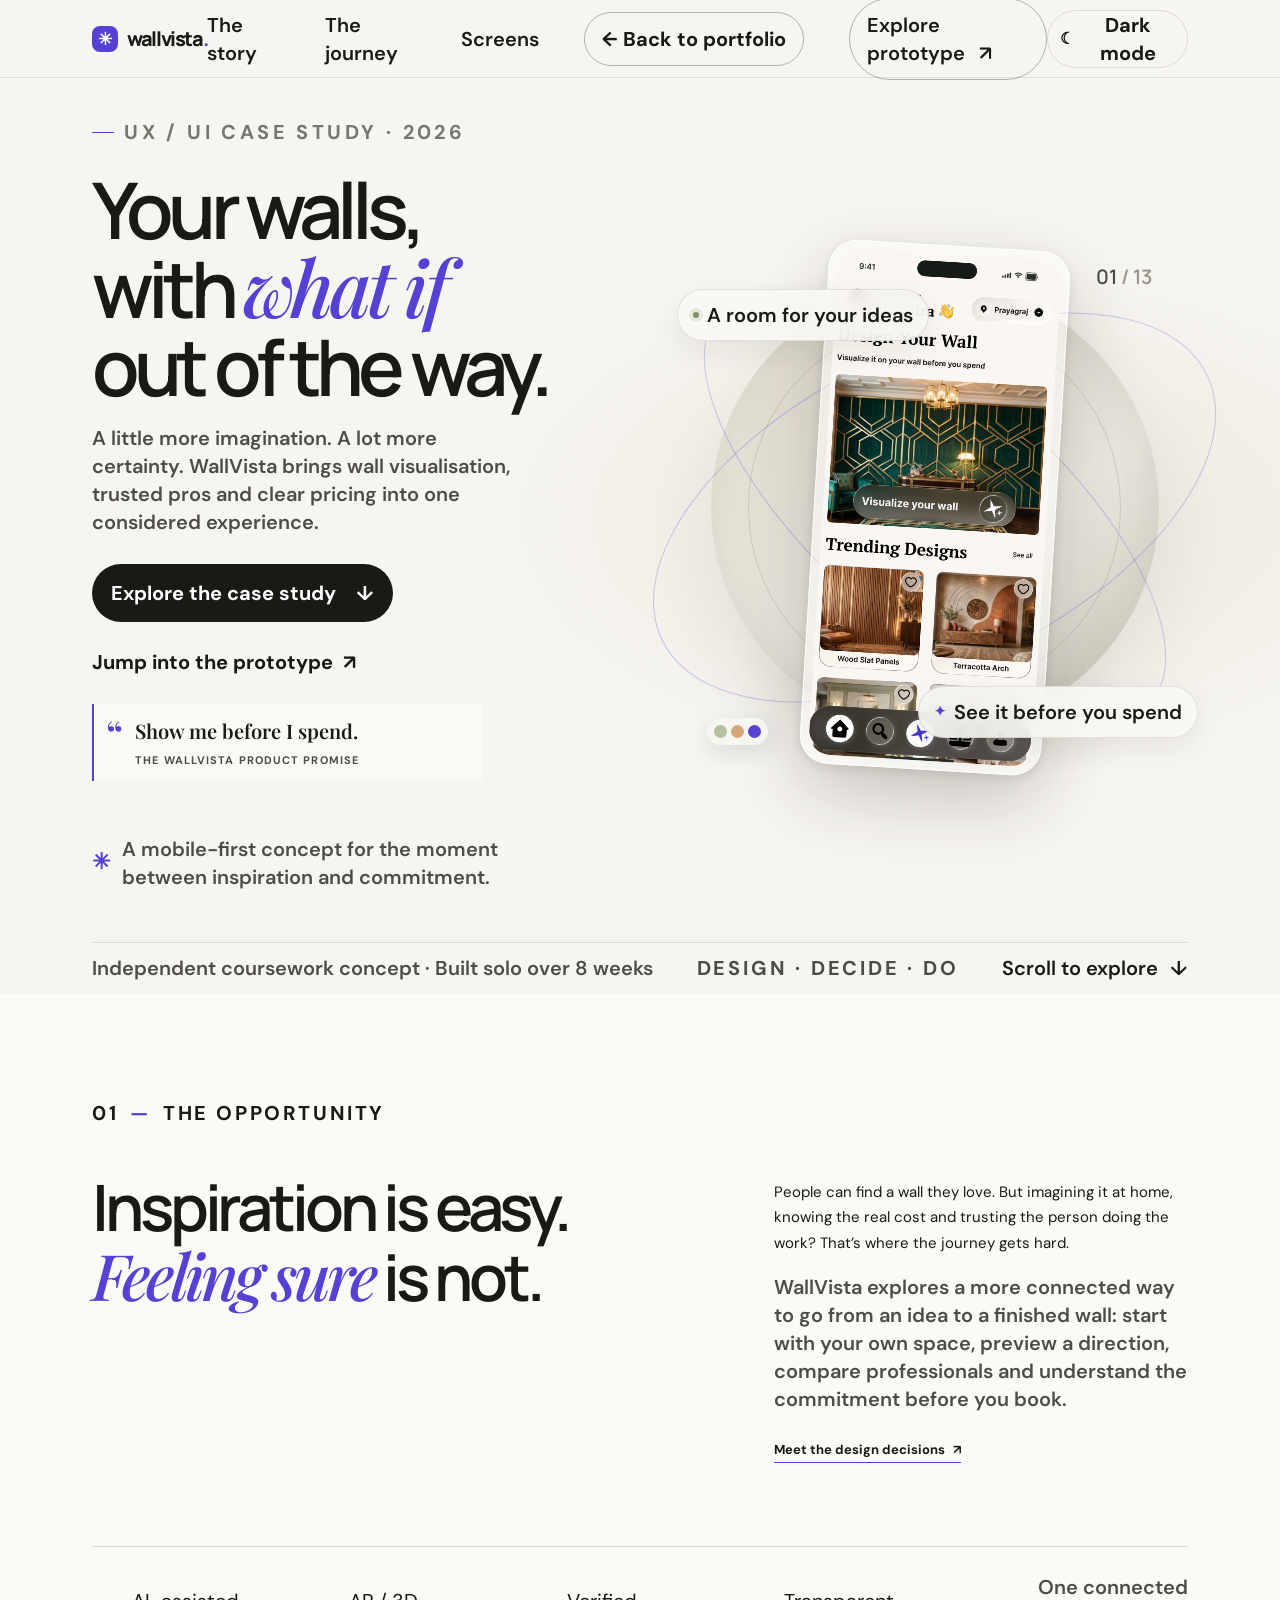
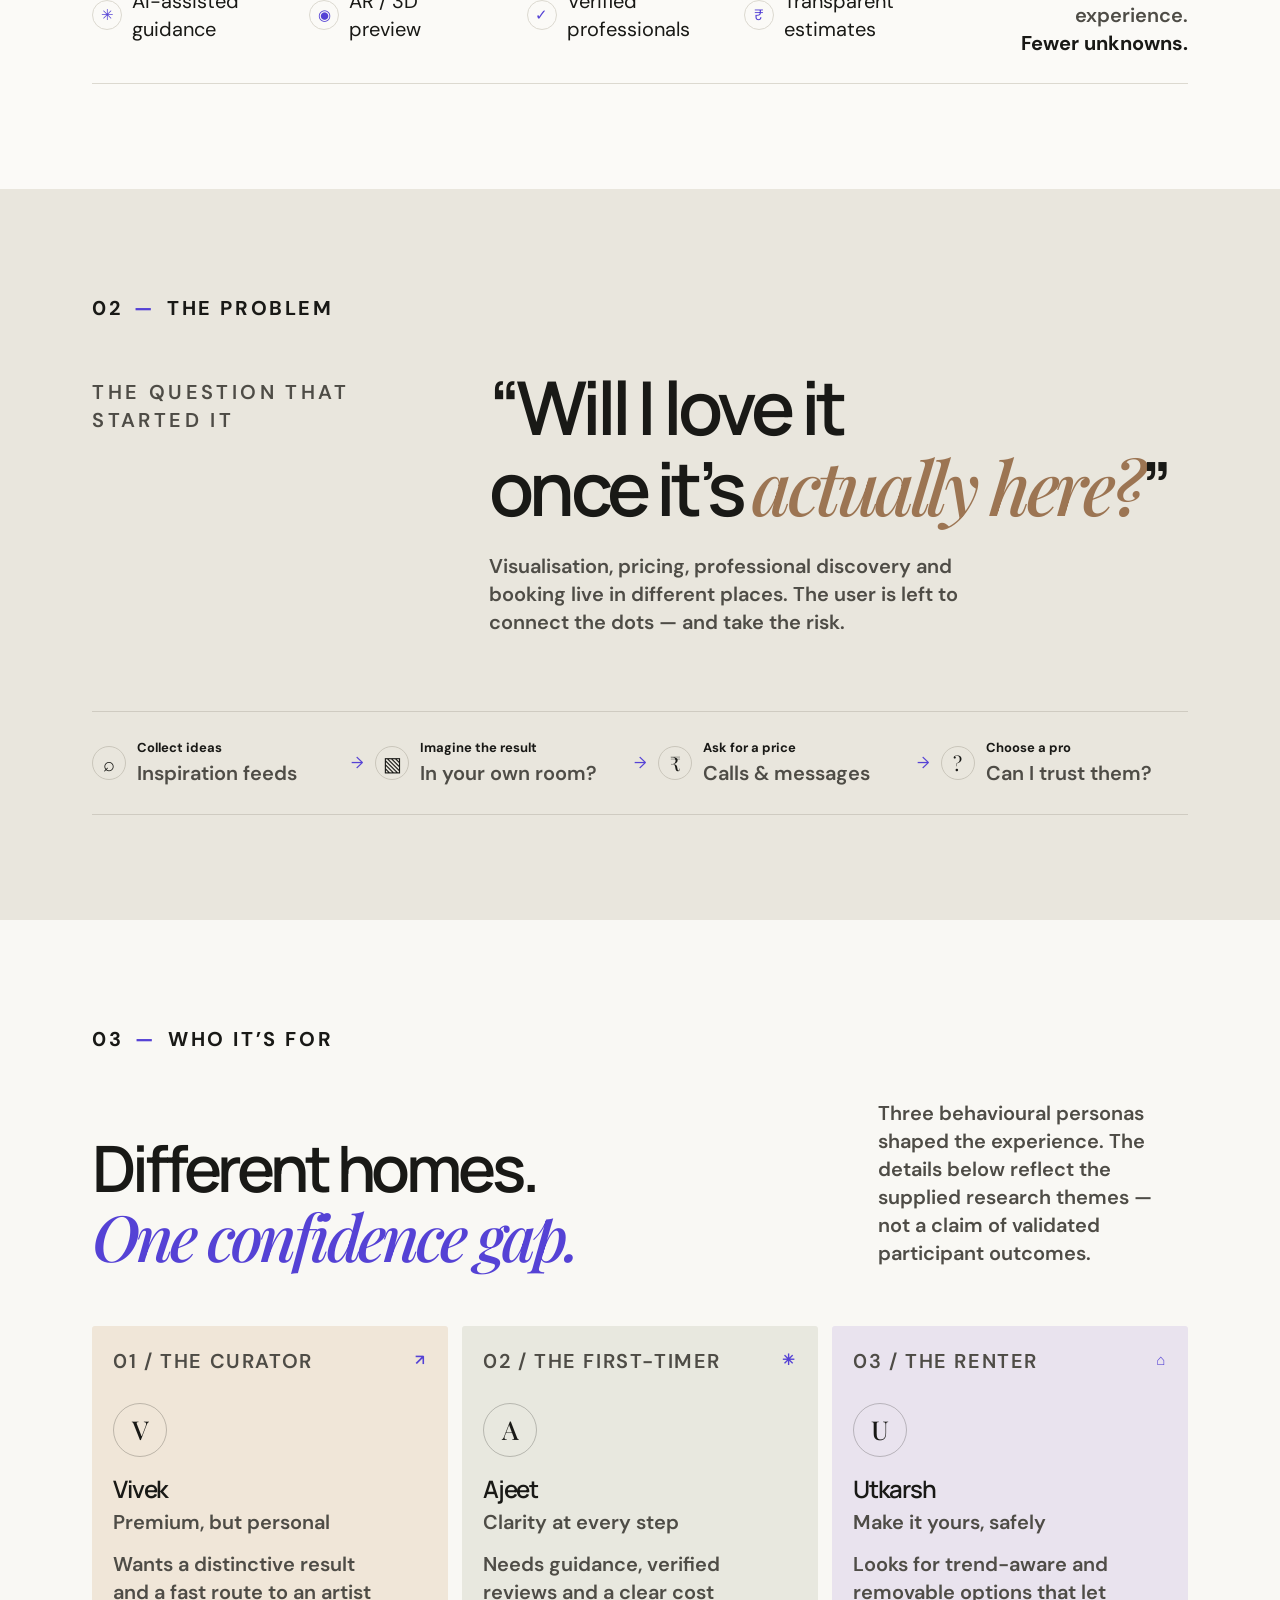
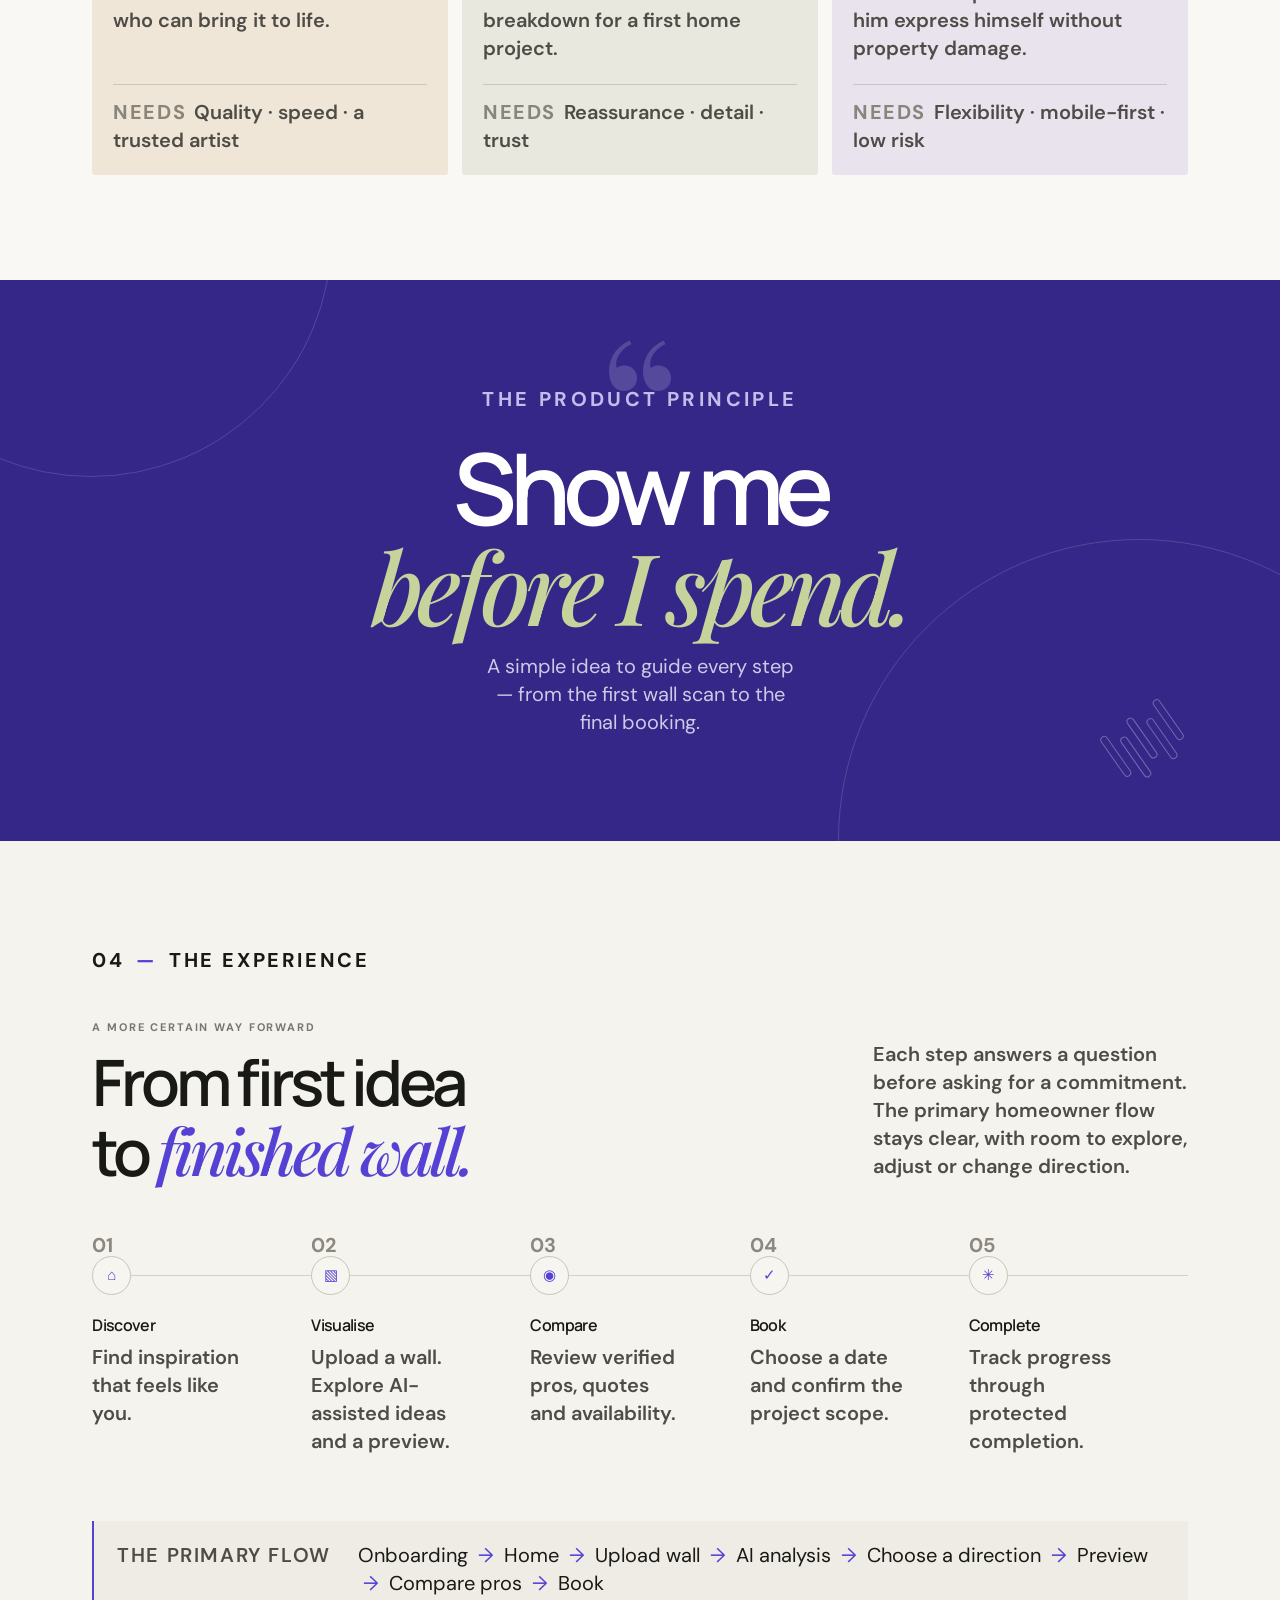
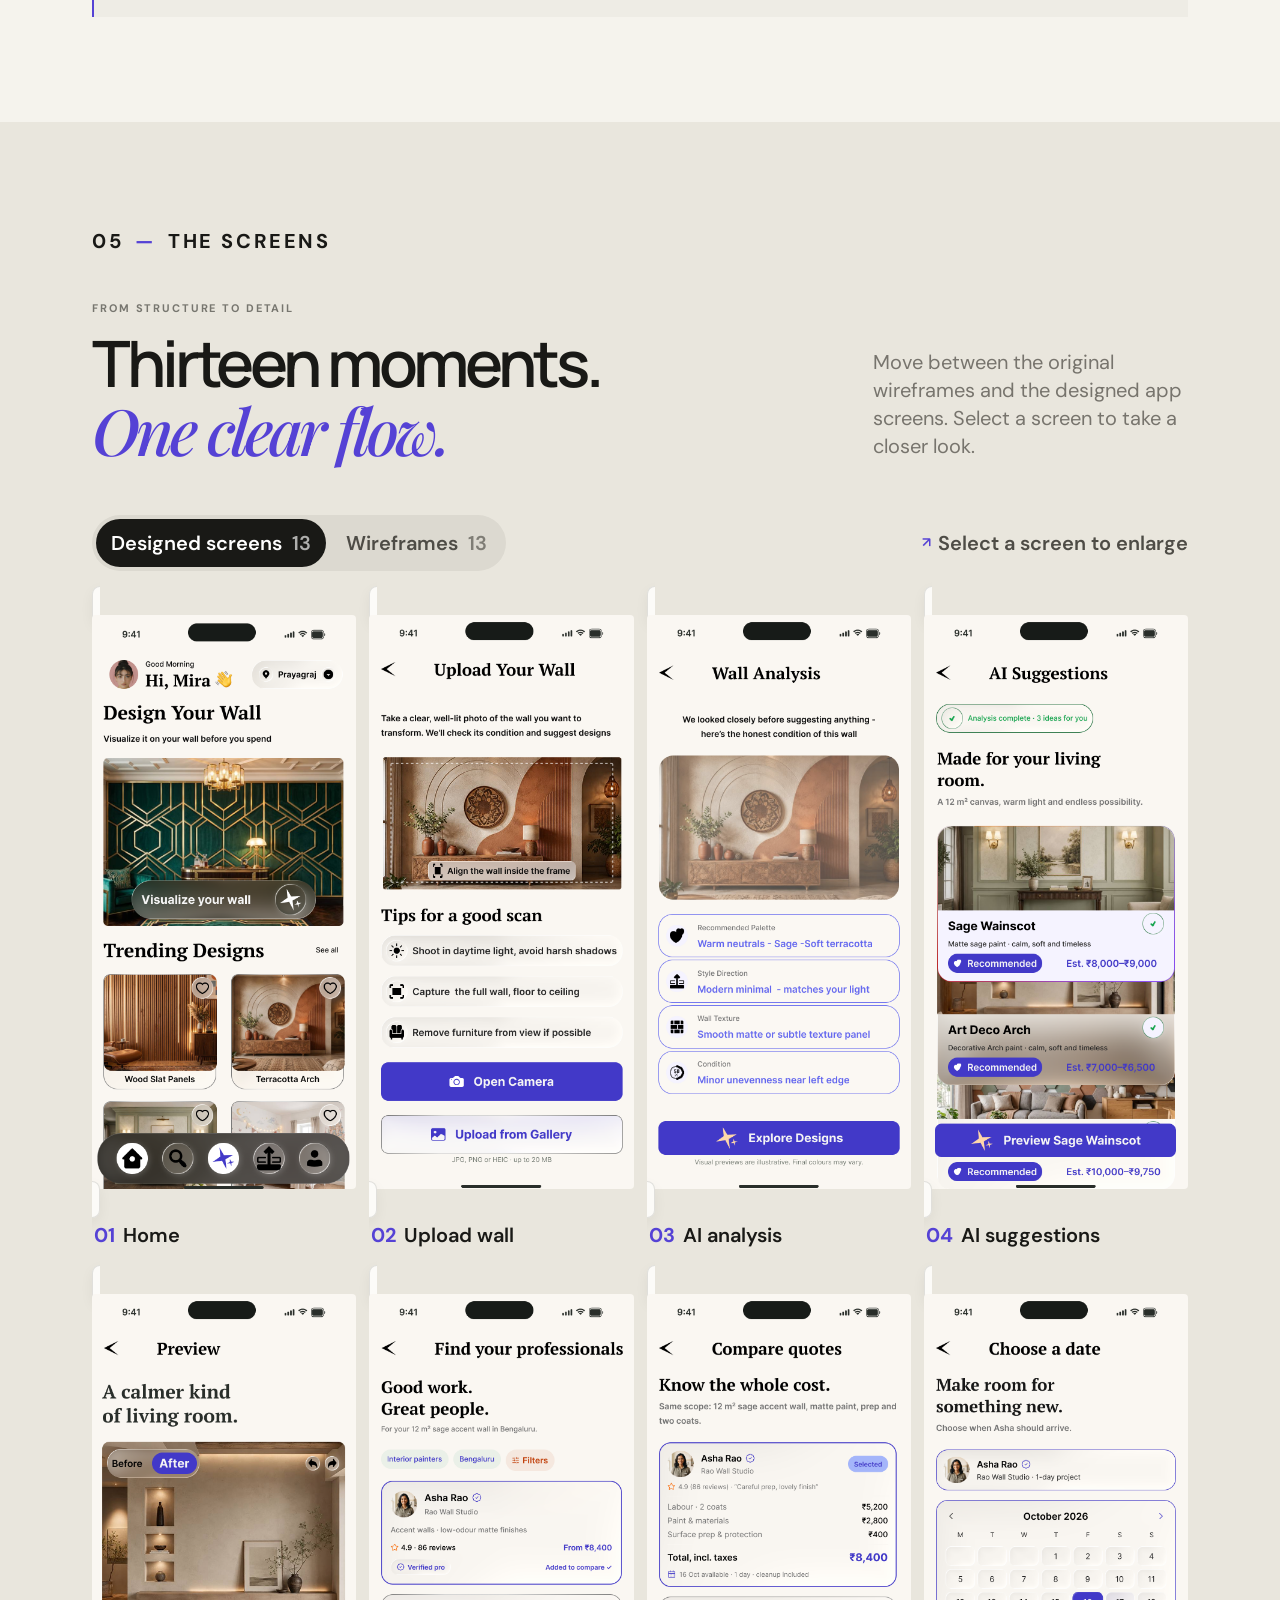
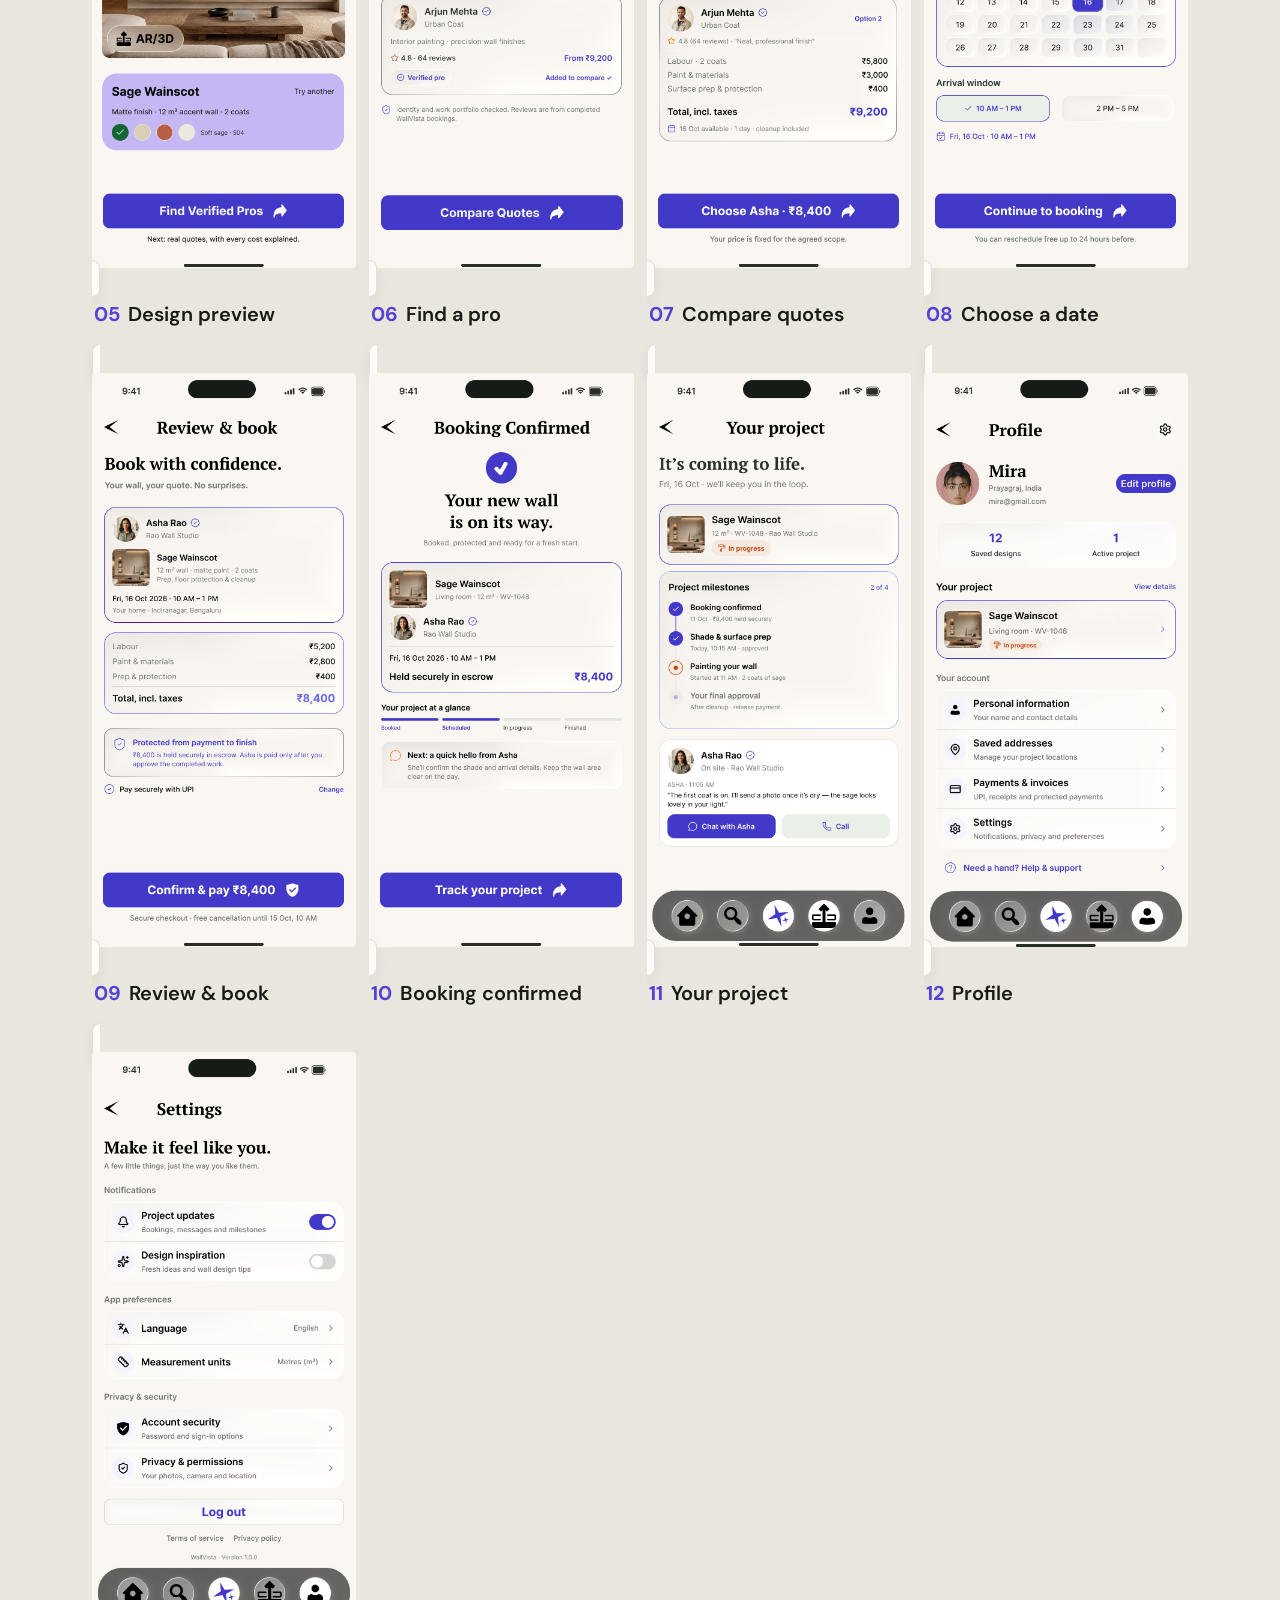
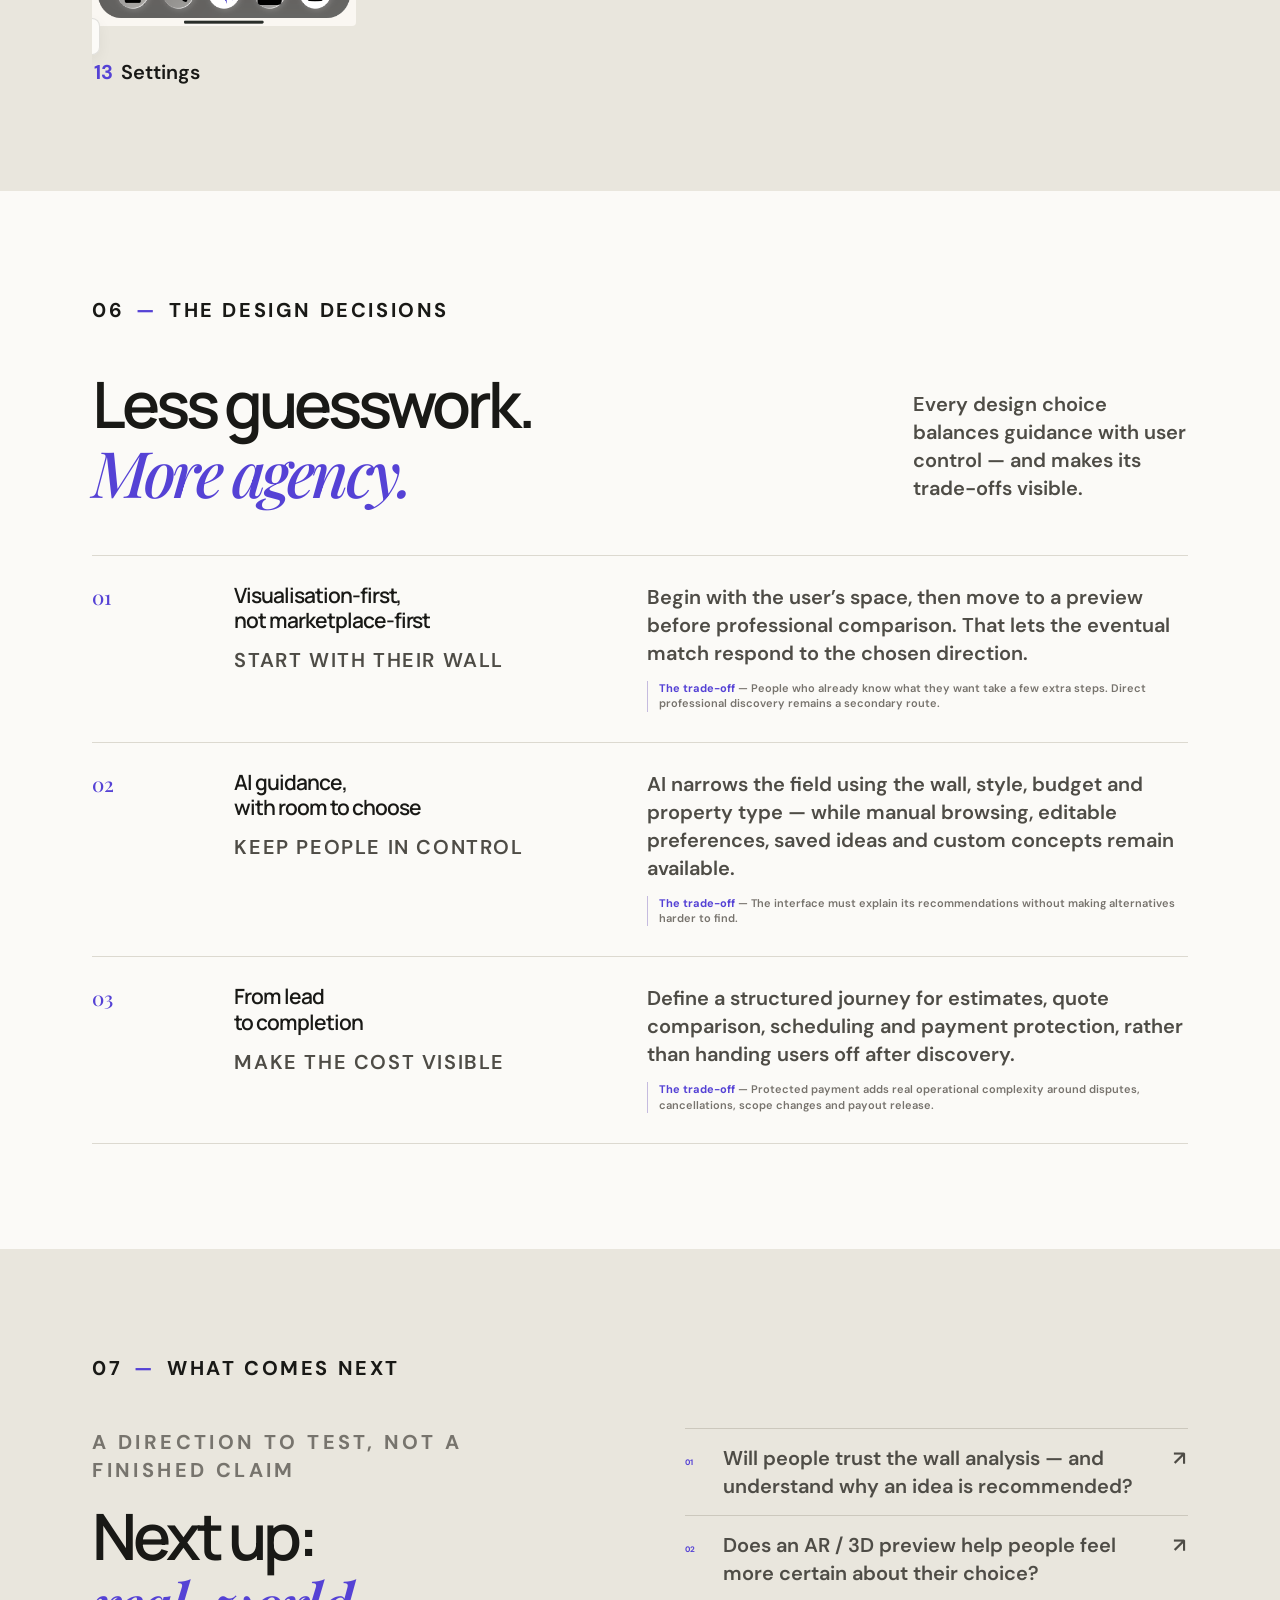
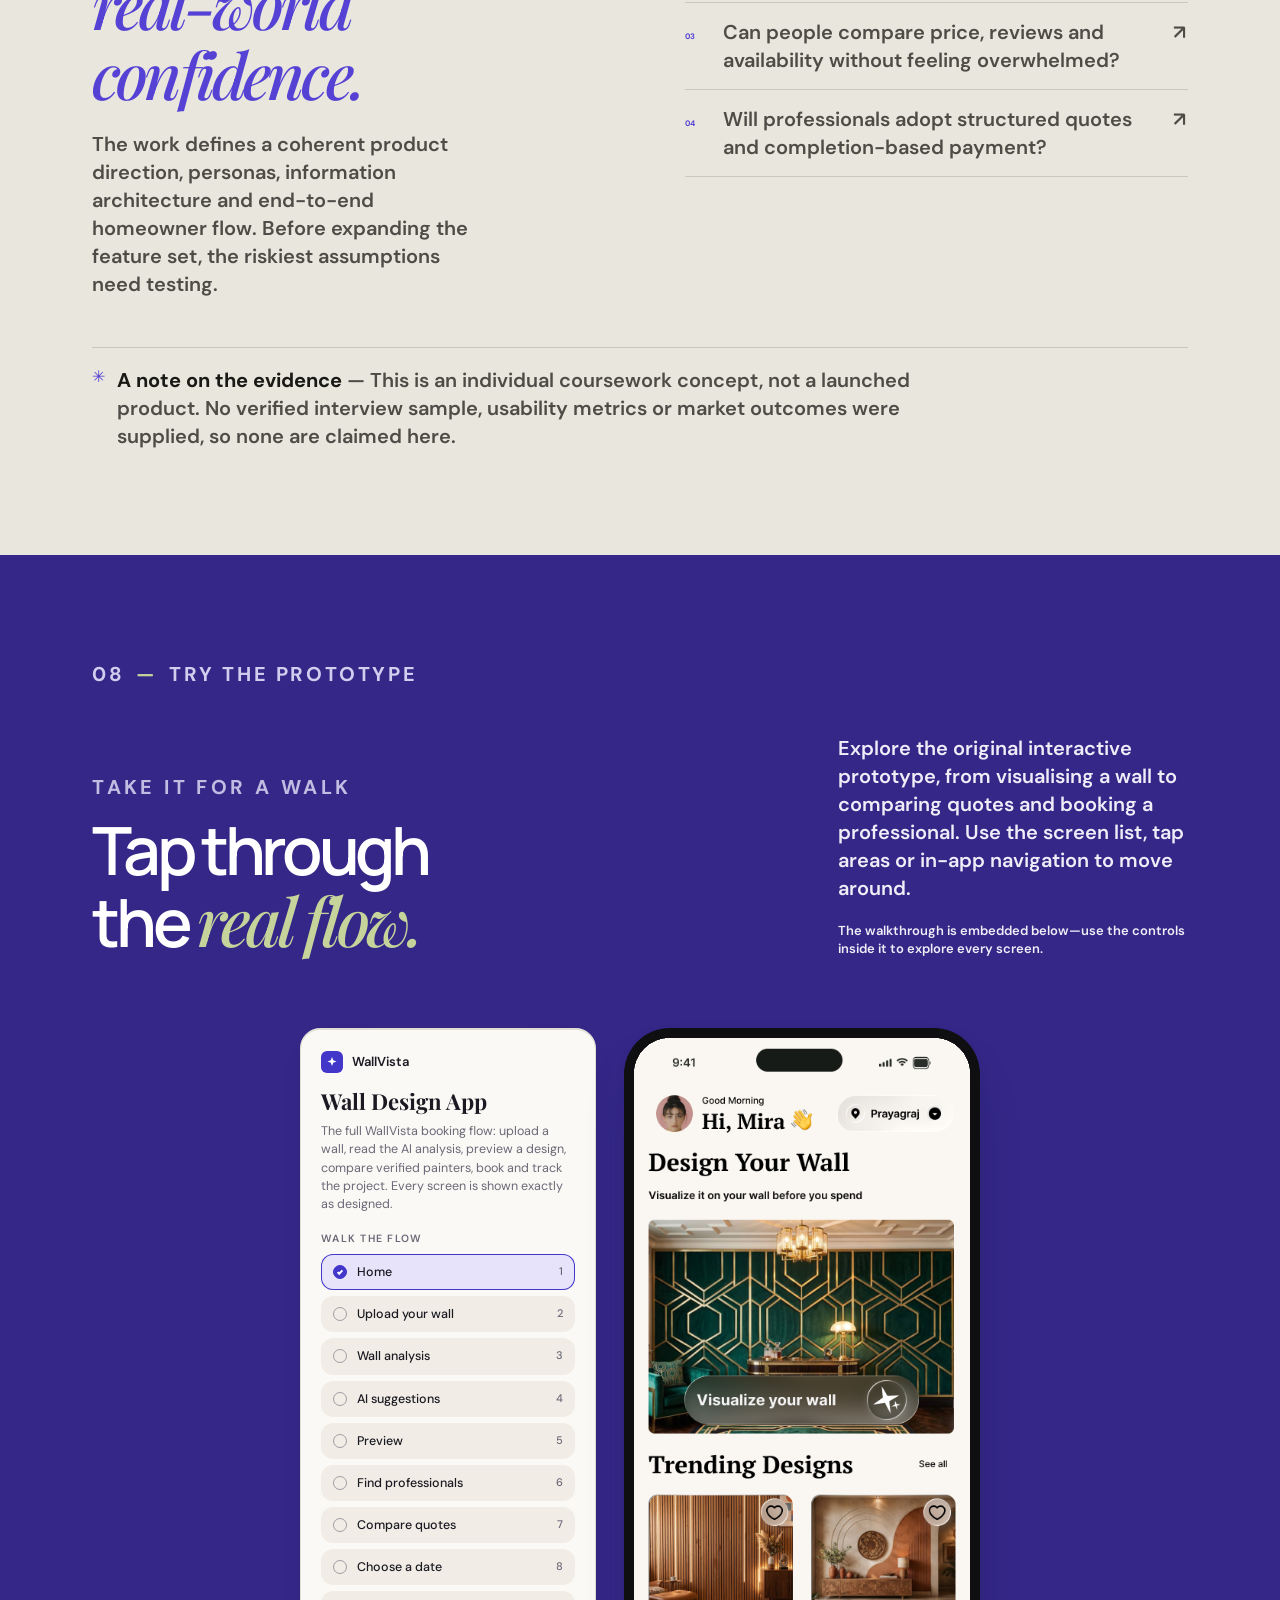
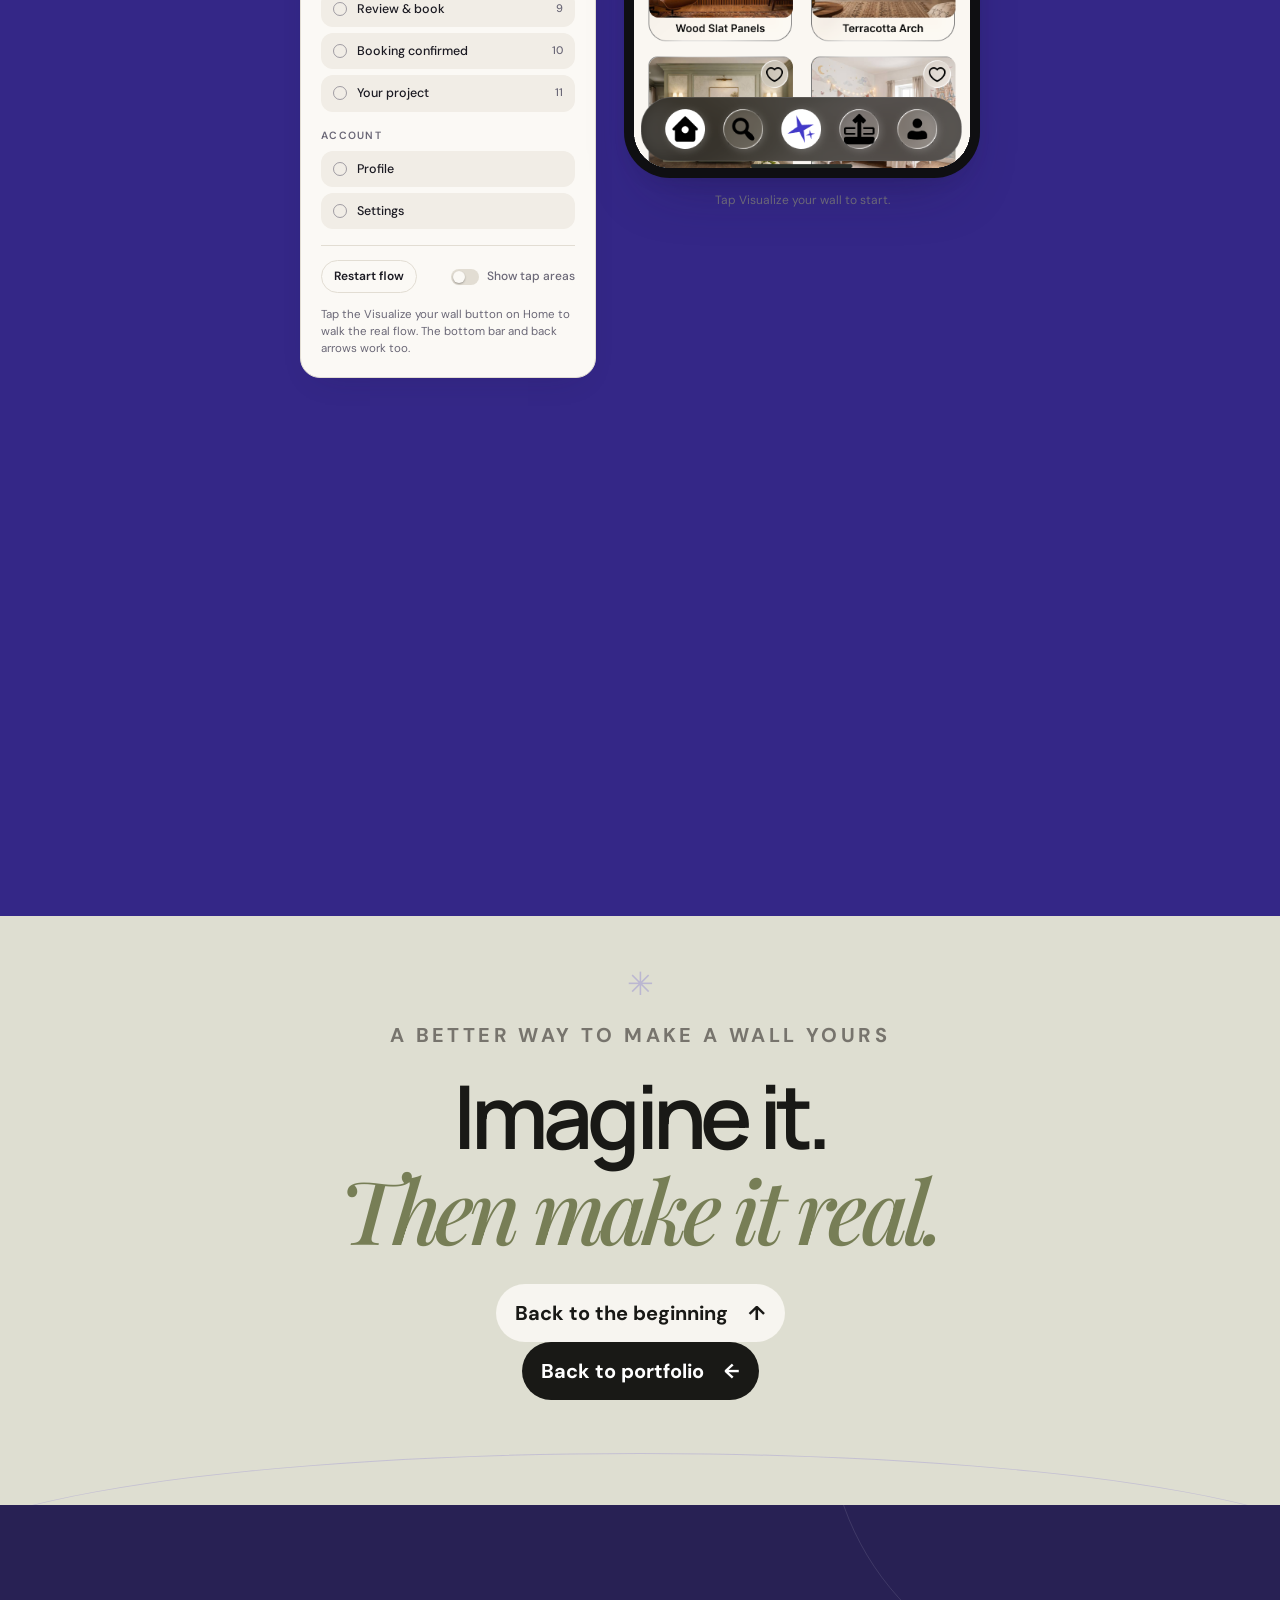
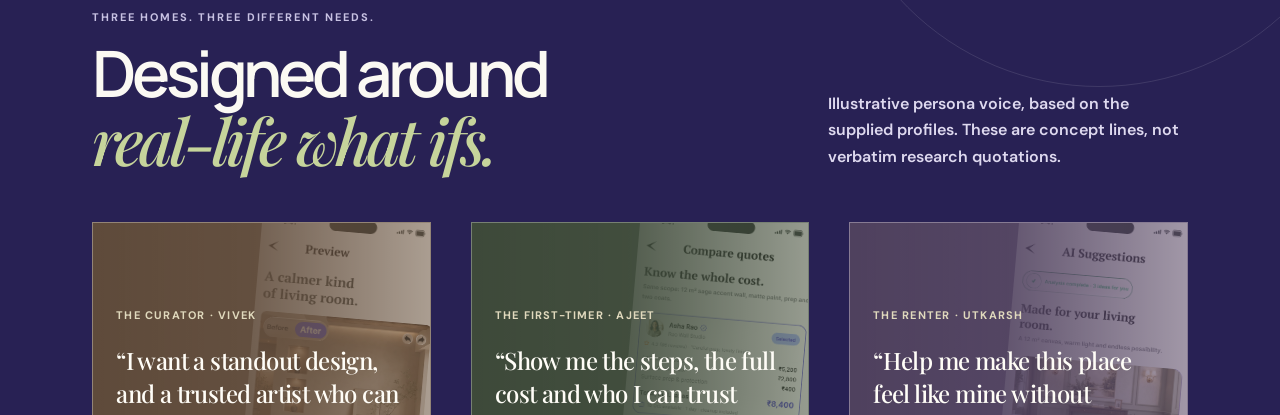
==== commit 39166cea: "Add thin space between question mark and closing quote for better typography" ====
--- a/WallVista Prototype/index.html
+++ b/WallVista Prototype/index.html
@@ -1,4 +1,4 @@
-<!doctype html>
+﻿<!doctype html>
 <html lang="en">
   <head>
     <meta charset="utf-8">
@@ -23,7 +23,7 @@
         <a href="#story">The story</a>
         <a href="#journey">The journey</a>
         <a href="#screens">Screens</a>
-        <a class="portfolio-return" href="../index.html">← Back to portfolio</a>
+        <a class="portfolio-return" href="../index.html#home">← Back to portfolio</a>
         <a class="nav-cta" href="#prototype">Explore prototype <span aria-hidden="true">↗</span></a>
       </nav>
       <div class="header-actions">
@@ -258,7 +258,7 @@
         <p class="eyebrow">A BETTER WAY TO MAKE A WALL YOURS</p>
         <h2>Imagine it.<br><em>Then make it real.</em></h2>
         <a class="button button-light" href="#top">Back to the beginning <span aria-hidden="true">↑</span></a>
-        <a class="button button-dark" href="../index.html">Back to portfolio <span aria-hidden="true">←</span></a>
+        <a class="button button-dark" href="../index.html#home">Back to portfolio <span aria-hidden="true">←</span></a>
         <div class="closing-line" aria-hidden="true"></div>
       </section>
 
--- a/WallVista Prototype/styles.css
+++ b/WallVista Prototype/styles.css
@@ -36,7 +36,7 @@
 .site-nav { display: flex; align-items: center; gap: clamp(22px, 3.5vw, 54px); font-size: 12px; font-weight: 600; }
 .site-nav a:not(.nav-cta) { transition: color .2s; }
 .site-nav a:not(.nav-cta):hover, .text-link:hover, .inline-link:hover { color: var(--purple); }
-.portfolio-return { padding: 11px 15px; border: 1px solid var(--line); border-radius: 999px; font-size: 11px; font-weight: 700; white-space: nowrap; transition: color .2s, background .2s, border-color .2s; }
+.portfolio-return { padding: 12px 17px; border: 1px solid rgba(25,25,22,.3); border-radius: 999px; font-weight: 700; white-space: nowrap; transition: color .2s, background .2s, border-color .2s; }
 .portfolio-return:hover { color: white; background: var(--ink); border-color: var(--ink); }
 .nav-cta { padding: 12px 17px; border: 1px solid rgba(25,25,22,.3); border-radius: 999px; transition: color .2s, background .2s, border-color .2s; }
 .nav-cta:hover { color: white; background: var(--ink); border-color: var(--ink); }
@@ -102,7 +102,7 @@
 .intro-copy p { color: #6c6a64; font-size: 12px; line-height: 1.9; }
 .intro-copy .intro-lede { margin-bottom: 17px; color: var(--ink); font-size: 15px; line-height: 1.7; }
 .inline-link { display: inline-block; margin-top: 8px; padding-bottom: 4px; border-bottom: 1px solid var(--purple); }
-.promise-strip { display: grid; grid-template-columns: repeat(4, 1fr) 1.15fr; align-items: center; gap: 20px; margin-top: 83px; padding: 26px 0; border-top: 1px solid var(--line); border-bottom: 1px solid var(--line); }
+.promise-strip { display: grid; grid-template-columns: repeat(4, minmax(0, 1fr)) minmax(0, 1.15fr); align-items: center; gap: 20px; margin-top: 83px; padding: 26px 0; border-top: 1px solid var(--line); border-bottom: 1px solid var(--line); }
 .promise-strip > div { display: flex; align-items: center; gap: 10px; font-size: 10px; line-height: 1.45; }
 .promise-icon { width: 30px; height: 30px; display: grid; place-items: center; flex: none; border: 1px solid var(--line); border-radius: 50%; color: var(--purple); font-size: 15px; }
 .promise-strip > p { margin: 0; color: #77746d; font-size: 9px; line-height: 1.5; text-align: right; }
@@ -273,7 +273,7 @@
   .hero-photo-frame { height: min(55vw, 480px); }
   .art-label-top { left: -8%; }
   .art-label-bottom { right: -9%; }
-  .promise-strip { grid-template-columns: repeat(4, 1fr); }
+  .promise-strip { grid-template-columns: repeat(4, minmax(0, 1fr)); }
   .promise-strip > p { display: none; }
   .screen-grid { grid-template-columns: repeat(3, minmax(0,1fr)); }
   .decision-row { grid-template-columns: .25fr 1fr 1.4fr; }
@@ -478,7 +478,7 @@
   .prototype-copy p,
   .site-footer p,
   .site-footer > a:last-child {
-    font-size: 12px;
+    font-size: 16px;
   }
 }
 
@@ -775,6 +775,9 @@
   .gallery-tabs { width: 100%; }
   .gallery-tab { flex: 1; padding: 9px 6px; }
   .screen-caption { flex-wrap: wrap; }
+  .promise-strip { grid-template-columns: repeat(2, minmax(0, 1fr)); }
+  .promise-strip > div { min-width: 0; }
+  .promise-strip > div > span:last-child { min-width: 0; overflow-wrap: anywhere; }
 }
 
 :root[data-theme="dark"] .site-nav { background-color: var(--paper); }
@@ -799,7 +802,7 @@
 .voices-heading h2 { color: #fbf9f3; }
 .voices-heading h2 em { color: #c6d49b; }
 .voices-heading > p { max-width: 360px; margin: 0 0 6px; color: #ded9ef; font-size: 16px; font-weight: 600; line-height: 1.65; }
-.voice-grid { position: relative; z-index: 1; display: grid; grid-template-columns: repeat(3, minmax(0, 1fr)); gap: 16px; margin-top: 46px; }
+.voice-grid { position: relative; z-index: 1; display: grid; grid-template-columns: repeat(3, minmax(0, 1fr)); gap: 40px; margin-top: 46px; }
 .voice-card { min-height: 290px; position: relative; display: flex; align-items: flex-end; overflow: hidden; border: 1px solid rgba(255,255,255,.22); background: #403778; }
 .voice-vivek { background: #75614f; }
 .voice-ajeet { background: #515c4b; }
@@ -913,3 +916,86 @@
 :root[data-theme="dark"] .decisions {
   background: #1c1b19;
 }
+
+@media (max-width: 680px) {
+  .fragmented-flow {
+    grid-template-columns: repeat(2, minmax(0, 1fr));
+  }
+  .fragmented-flow > div {
+    min-width: 0;
+    grid-template-columns: 31px minmax(0, 1fr);
+  }
+}
+
+@media (max-width: 640px) {
+  .site-nav,
+  .nav-cta,
+  .eyebrow,
+  .intro-lede,
+  .theme-toggle,
+  .hero .eyebrow,
+  .hero-description,
+  .button,
+  .text-link,
+  .inline-link,
+  .hero-note,
+  .art-label,
+  .art-number,
+  .hero-bottom,
+  .section-index,
+  .intro-copy p:not(.intro-lede),
+  .promise-strip > div,
+  .promise-strip > p,
+  .problem-grid > .eyebrow,
+  .body-large,
+  .fragmented-flow > div > span,
+  .fragmented-flow small,
+  .context-heading > p,
+  .persona-top,
+  .persona-tag,
+  .persona-card > p:not(.persona-tag),
+  .persona-need,
+  .persona-need span,
+  .principle .eyebrow,
+  .principle-caption,
+  .journey-heading > .eyebrow,
+  .journey-heading > p,
+  .journey-number,
+  .journey-step p,
+  .flow-callout > span,
+  .flow-callout p,
+  .screens-heading > .eyebrow,
+  .screens-heading > p,
+  .gallery-tab,
+  .gallery-hint,
+  .screen-caption > span,
+  .screen-caption > strong,
+  .decisions-heading > p,
+  .decision-number,
+  .decision-title > span,
+  .decision-detail p,
+  .decision-detail .tradeoff,
+  .tradeoff strong,
+  .validation-grid .eyebrow,
+  .validation-grid > div:first-child > p:last-child,
+  .question-list > div > span,
+  .question-list p,
+  .integrity-note p,
+  .prototype-heading .eyebrow,
+  .prototype-copy p,
+  .prototype-inline-note,
+  .closing .eyebrow,
+  .site-footer p,
+  .site-footer > a:last-child,
+  .dialog-title,
+  .dialog-bottom > span,
+  .hero-quote div > span,
+  .voice-role,
+  .voice-need {
+    font-size: 12px;
+  }
+  .gallery-tab {
+    min-width: 0;
+    white-space: normal;
+  }
+}
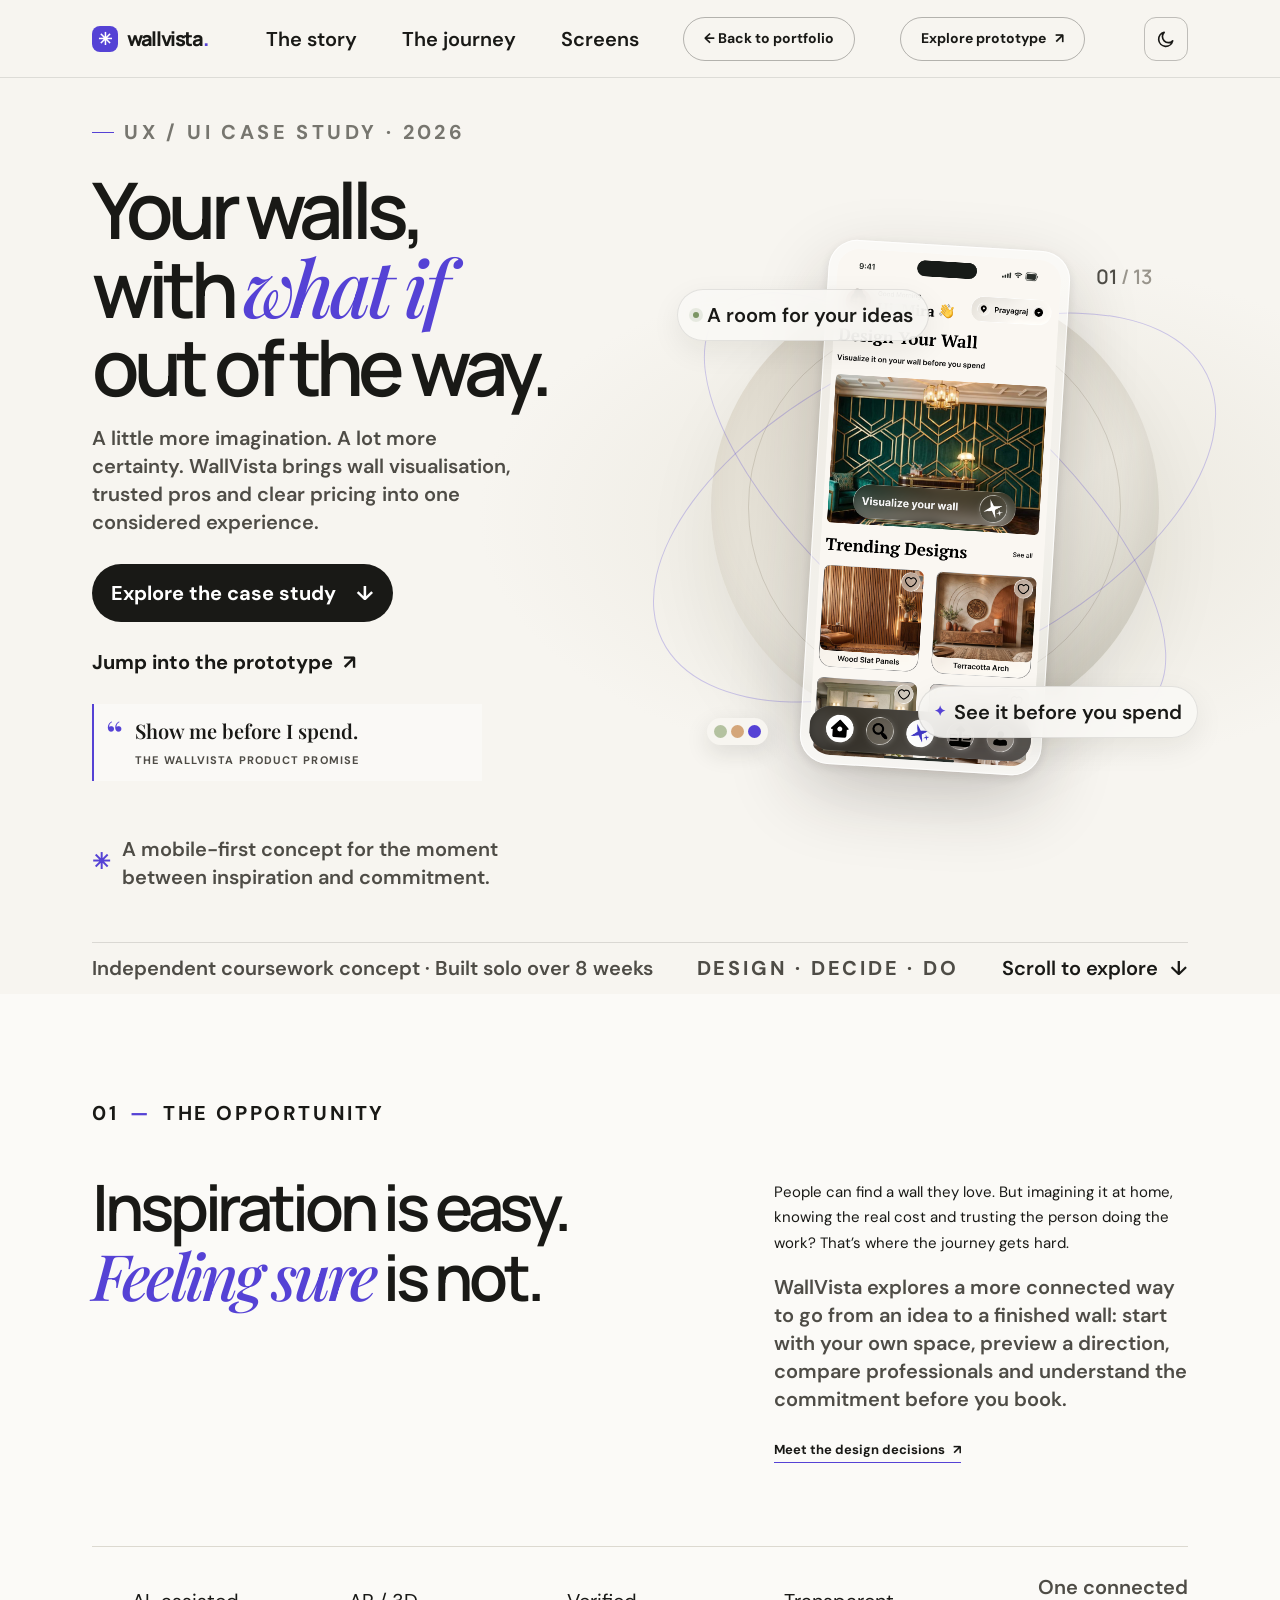
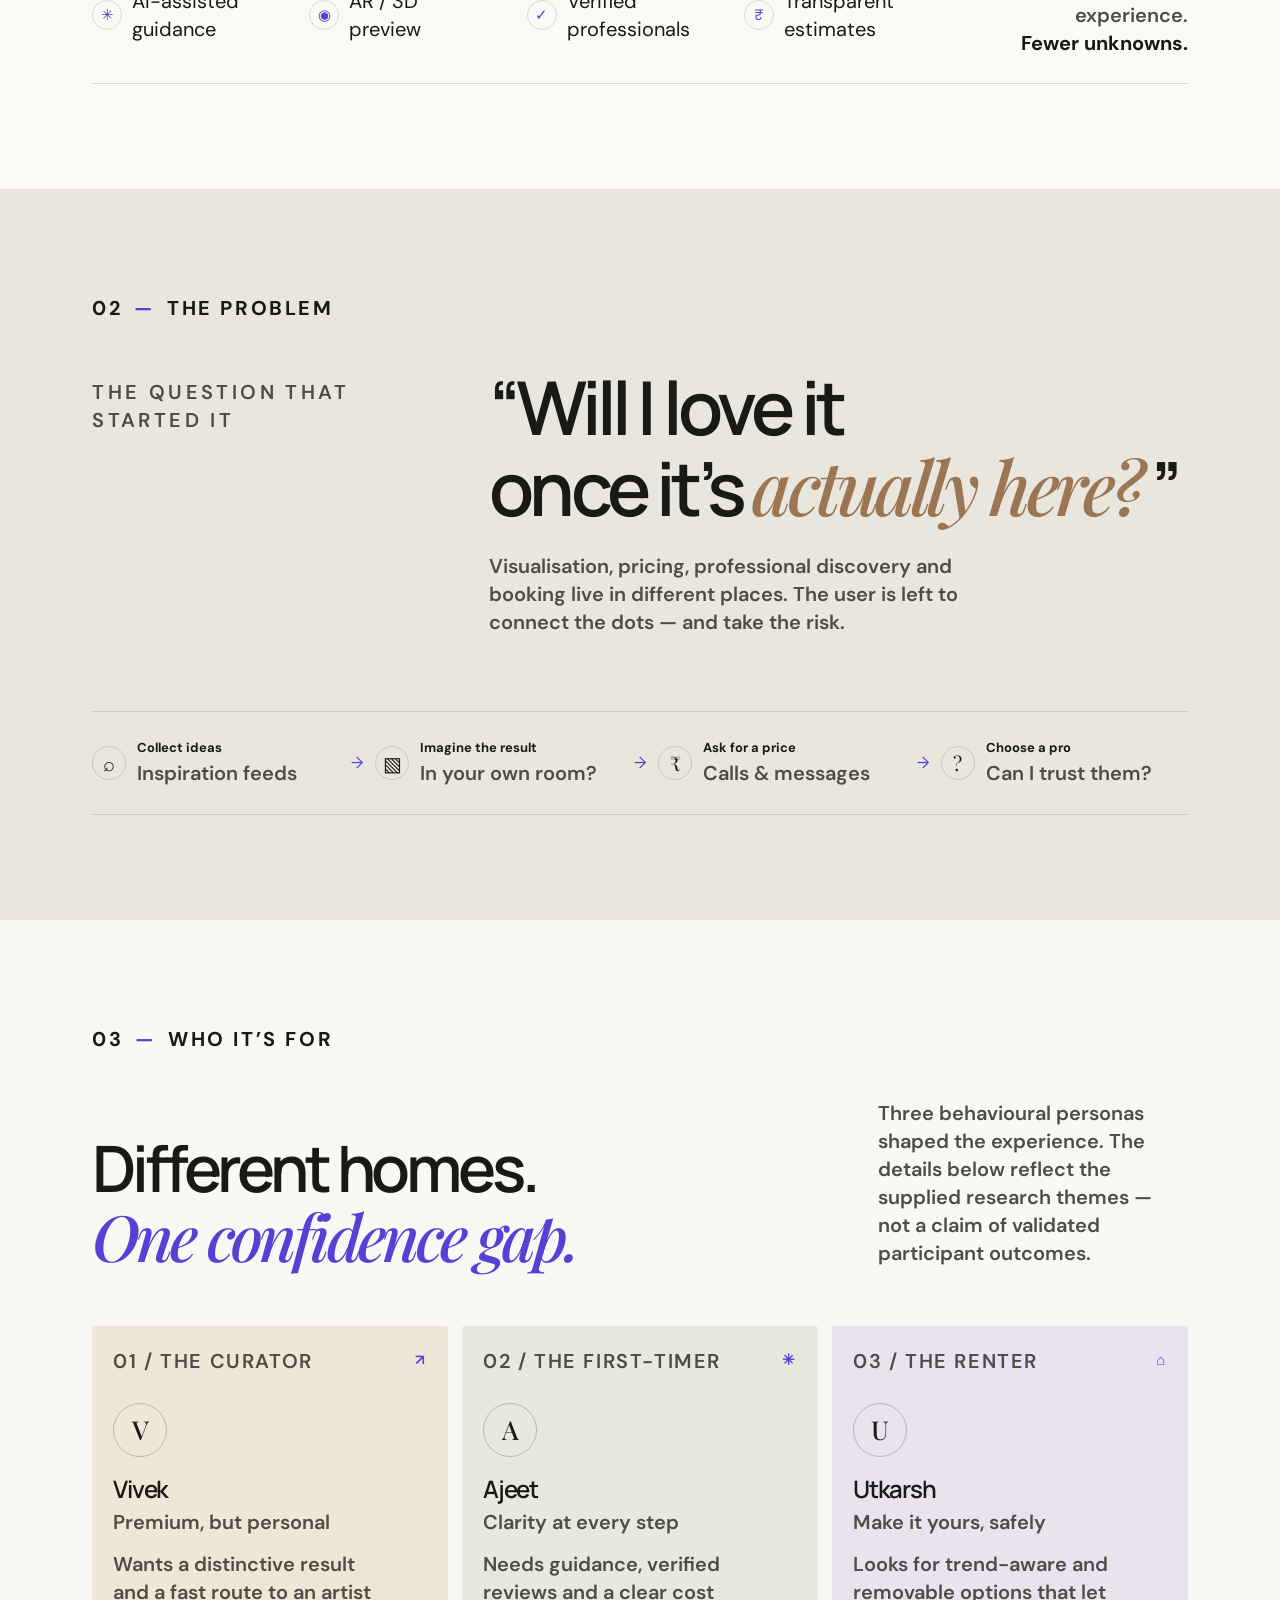
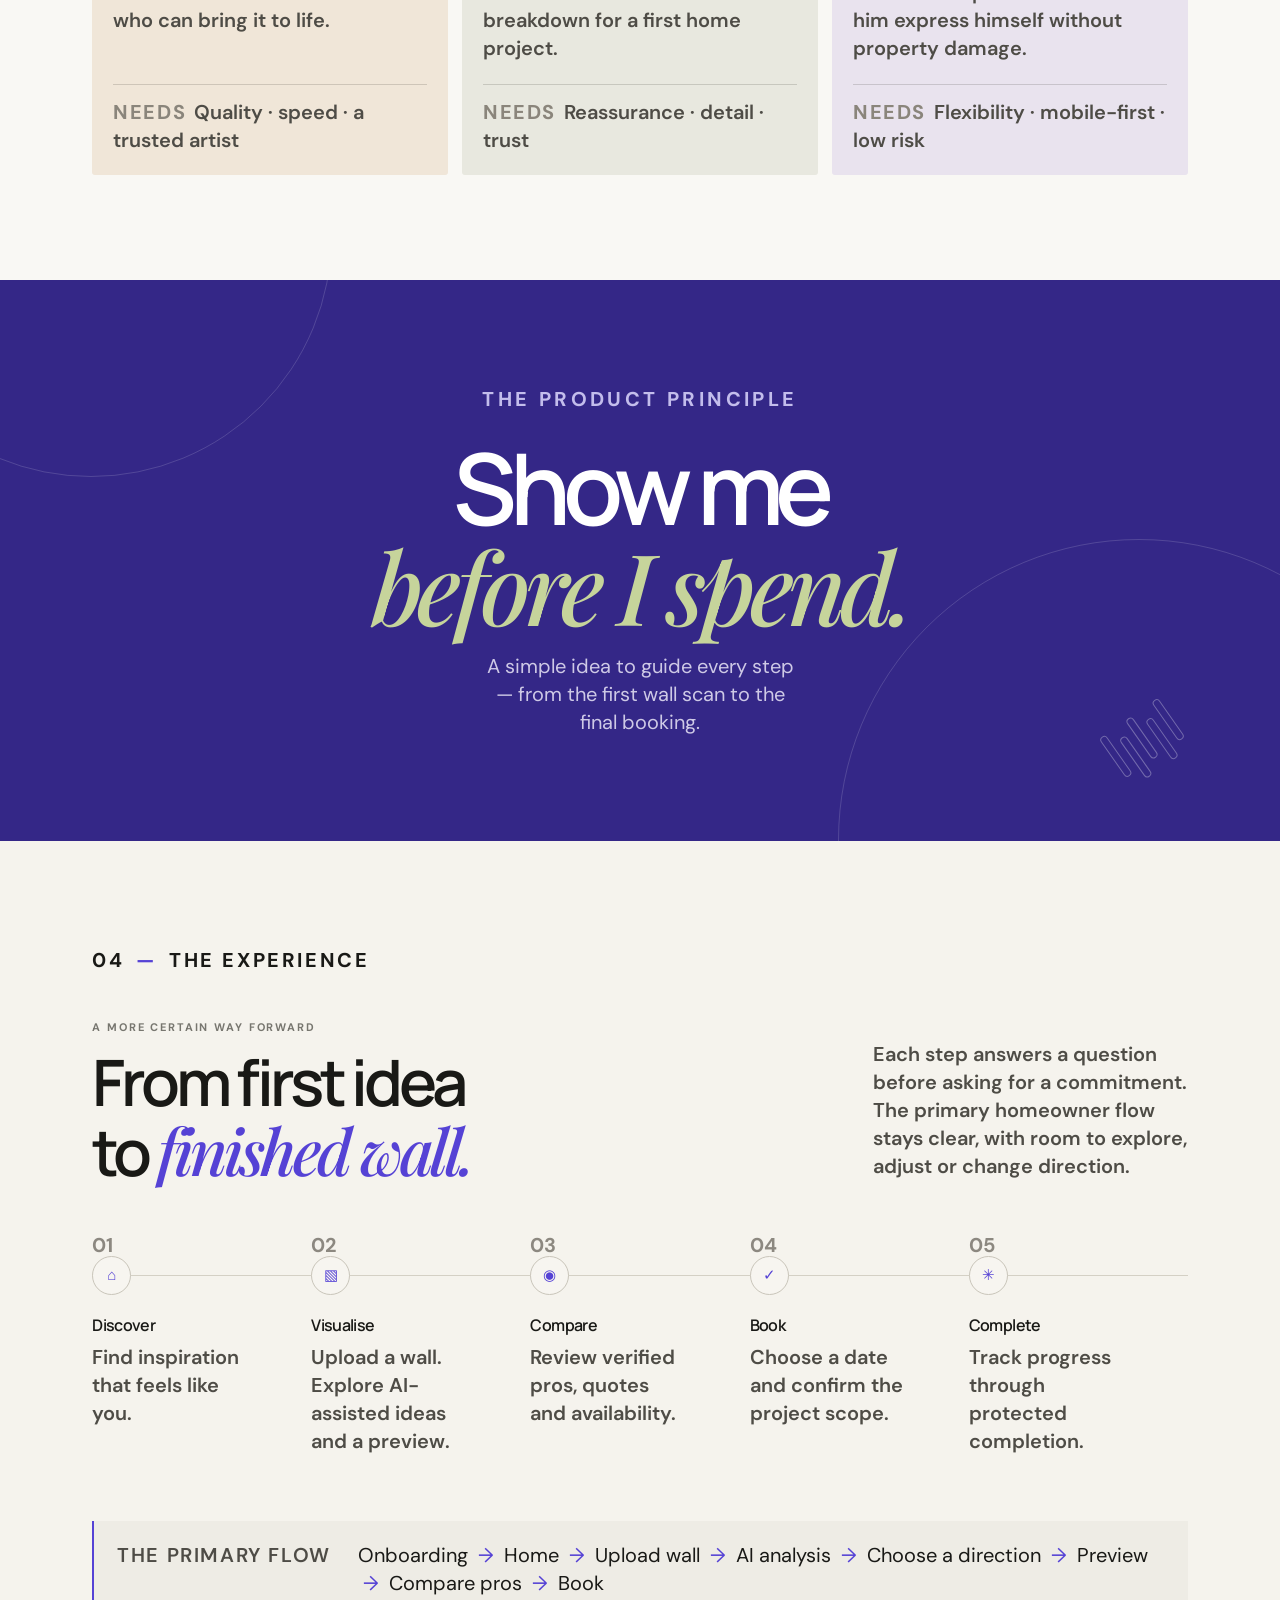
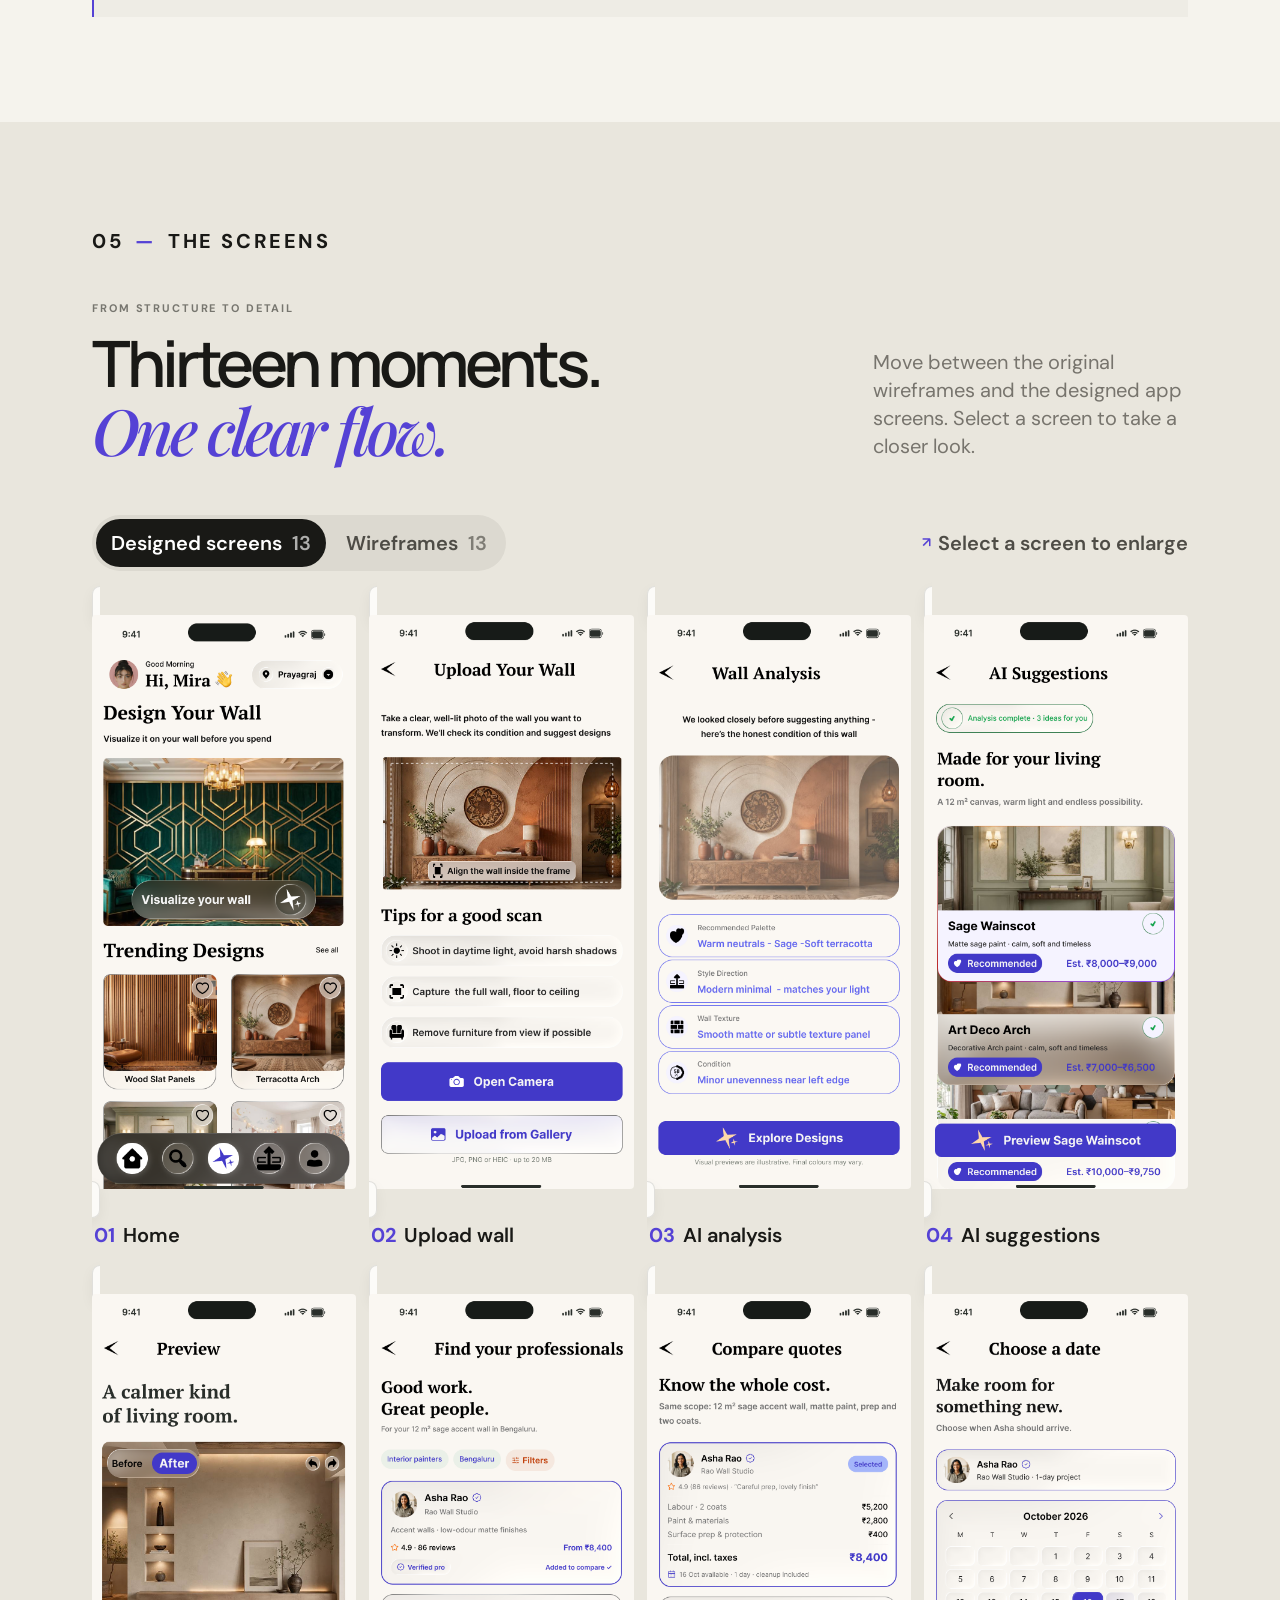
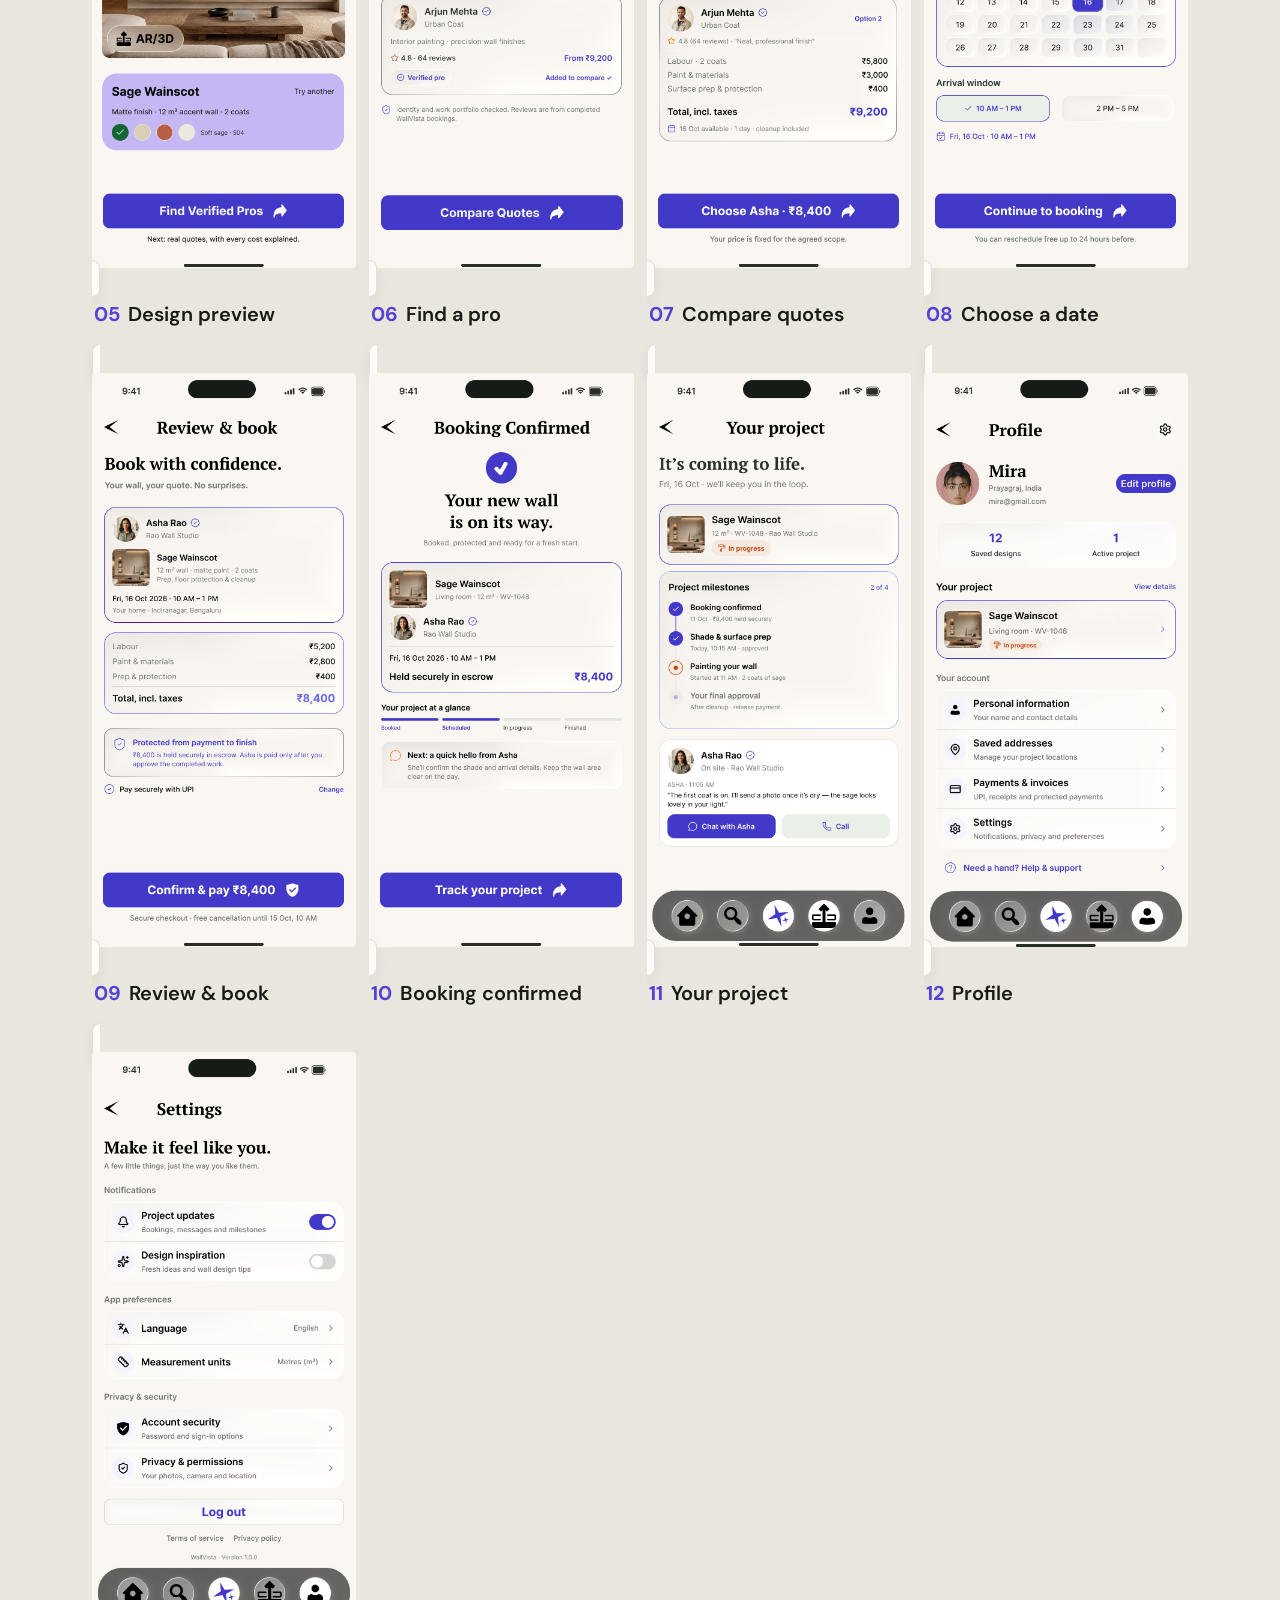
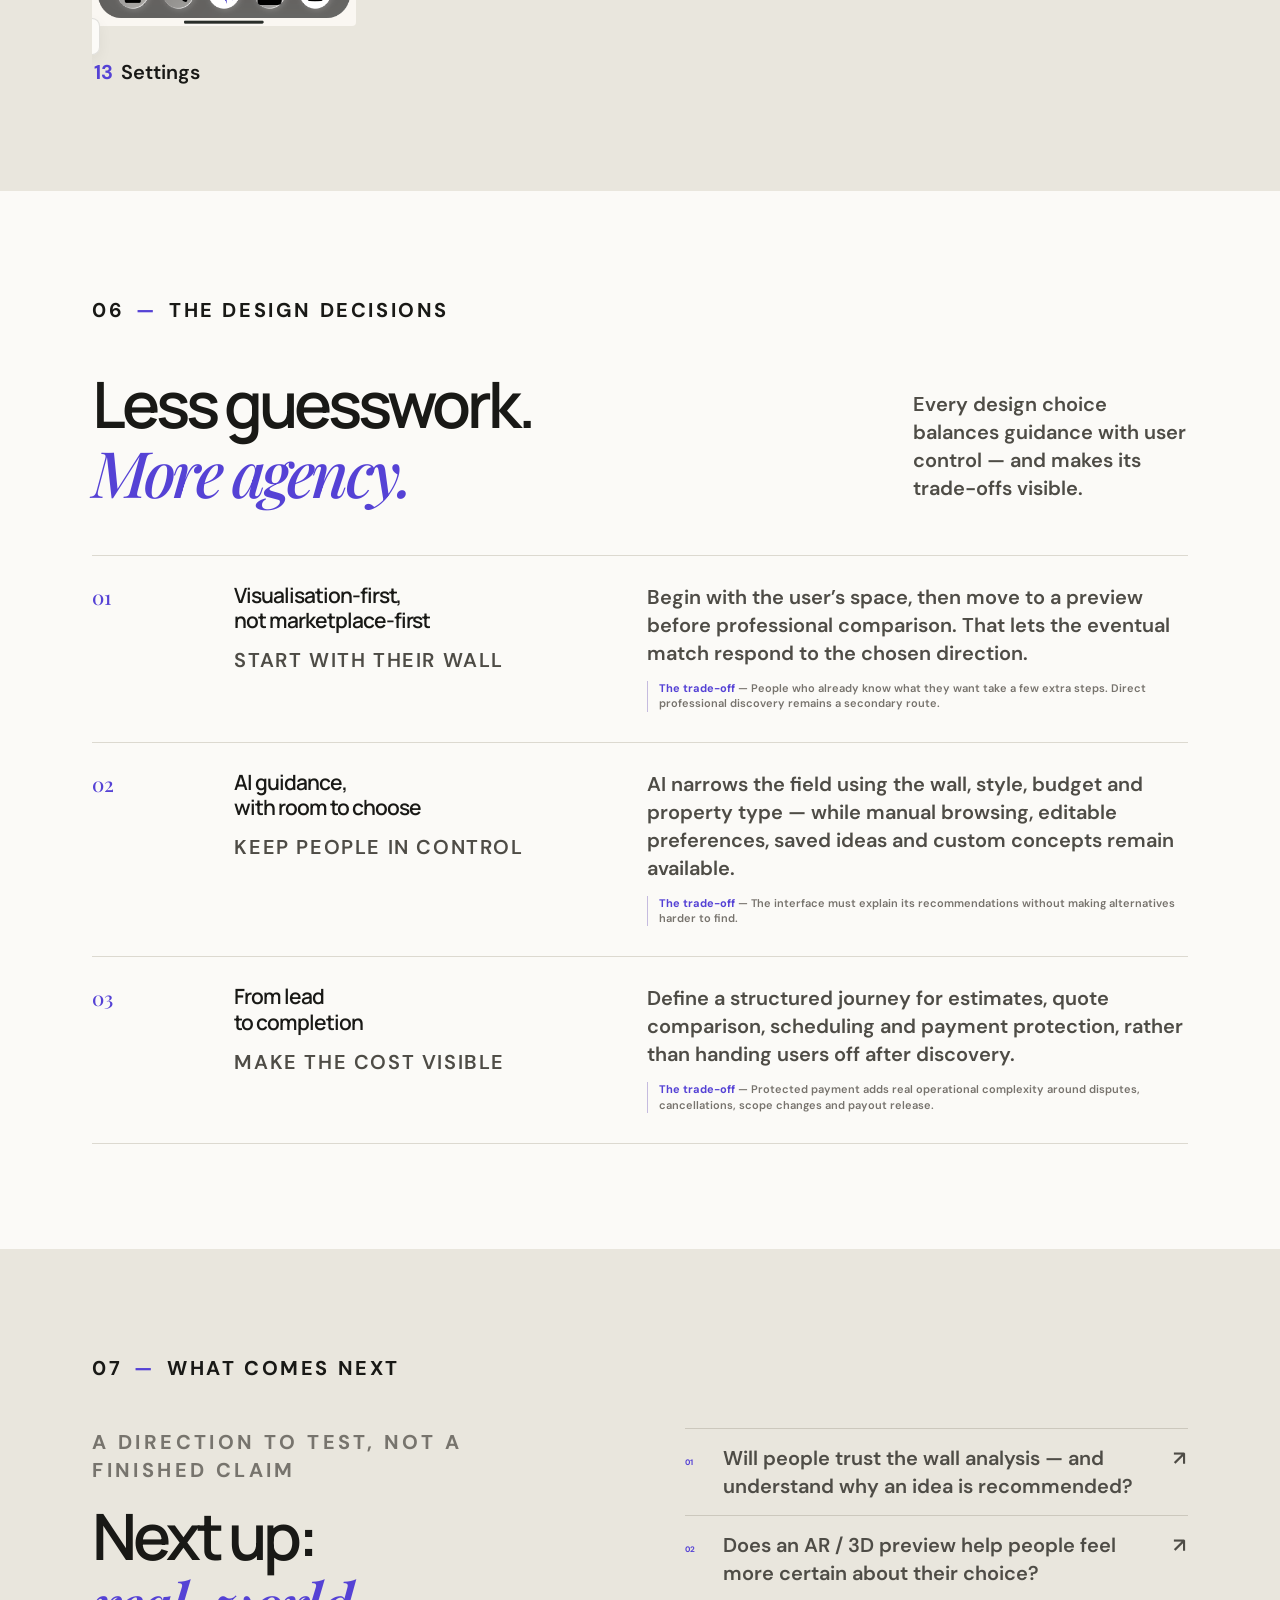
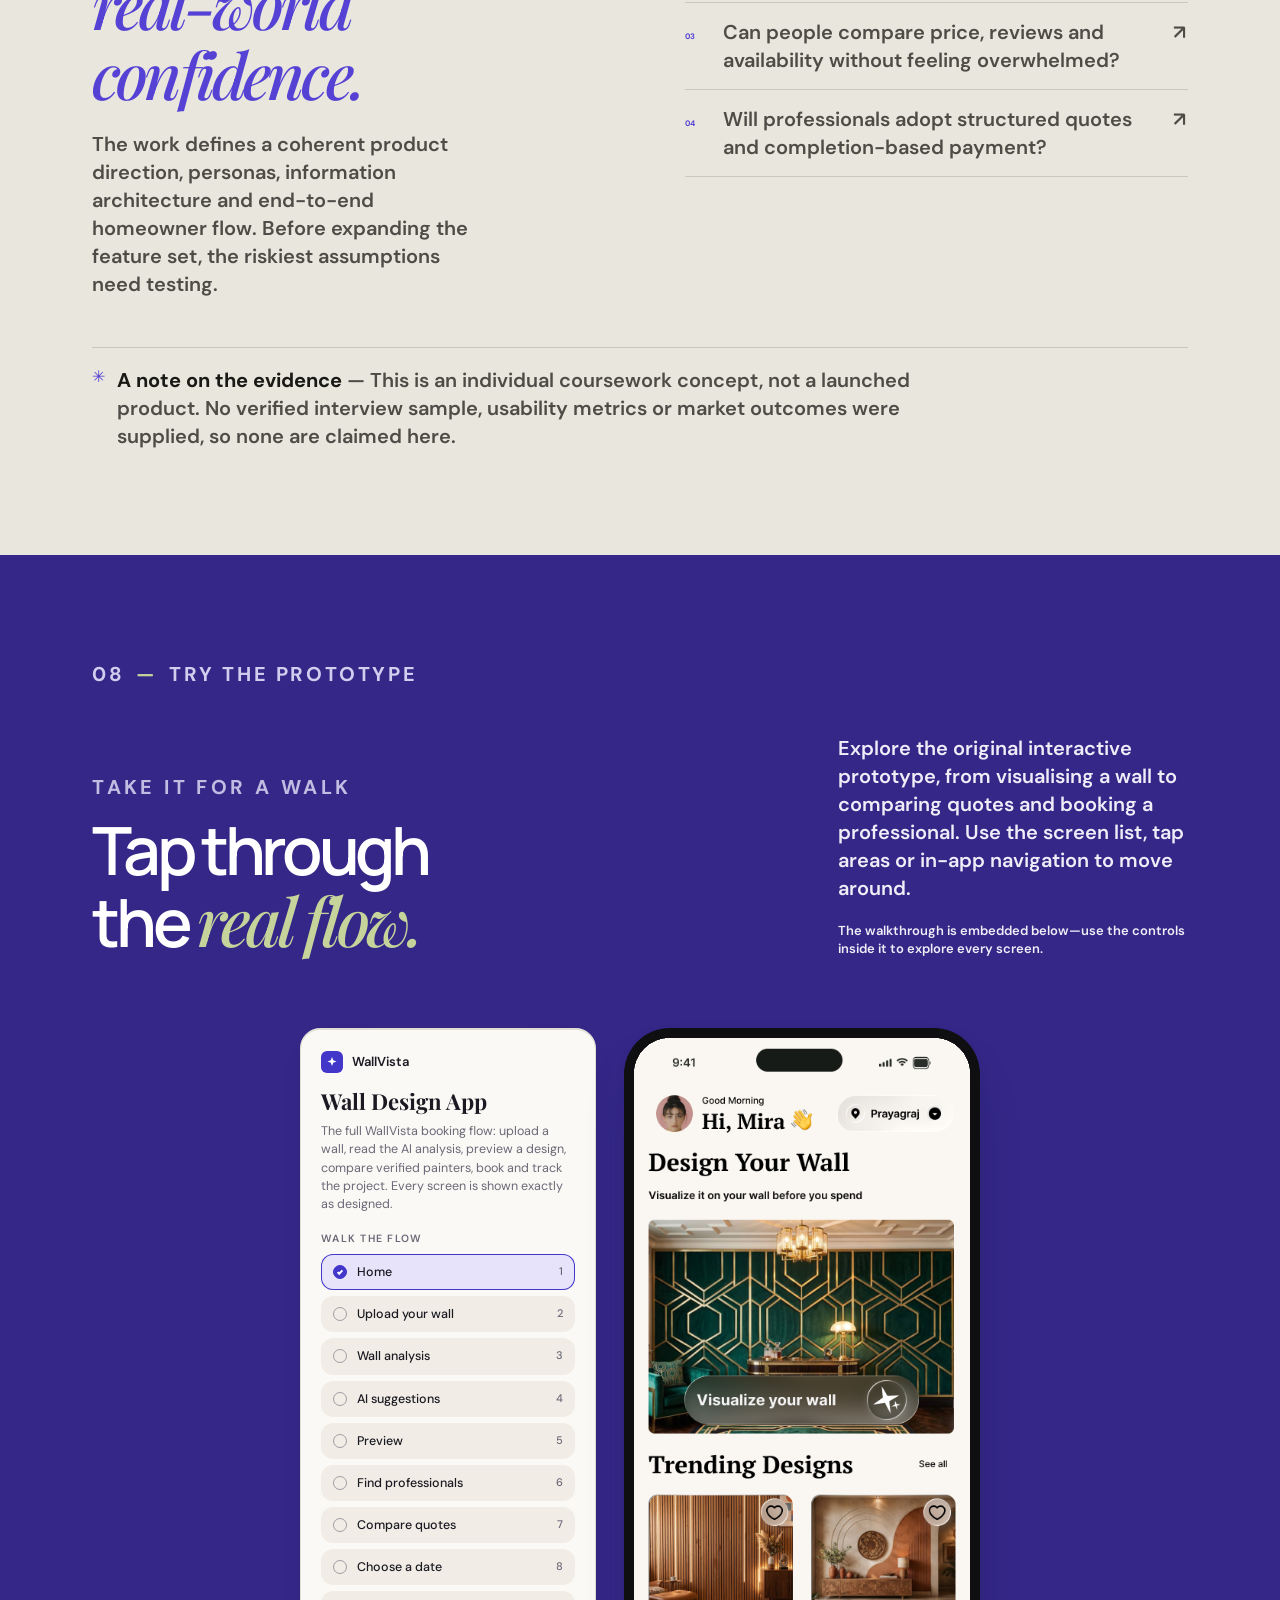
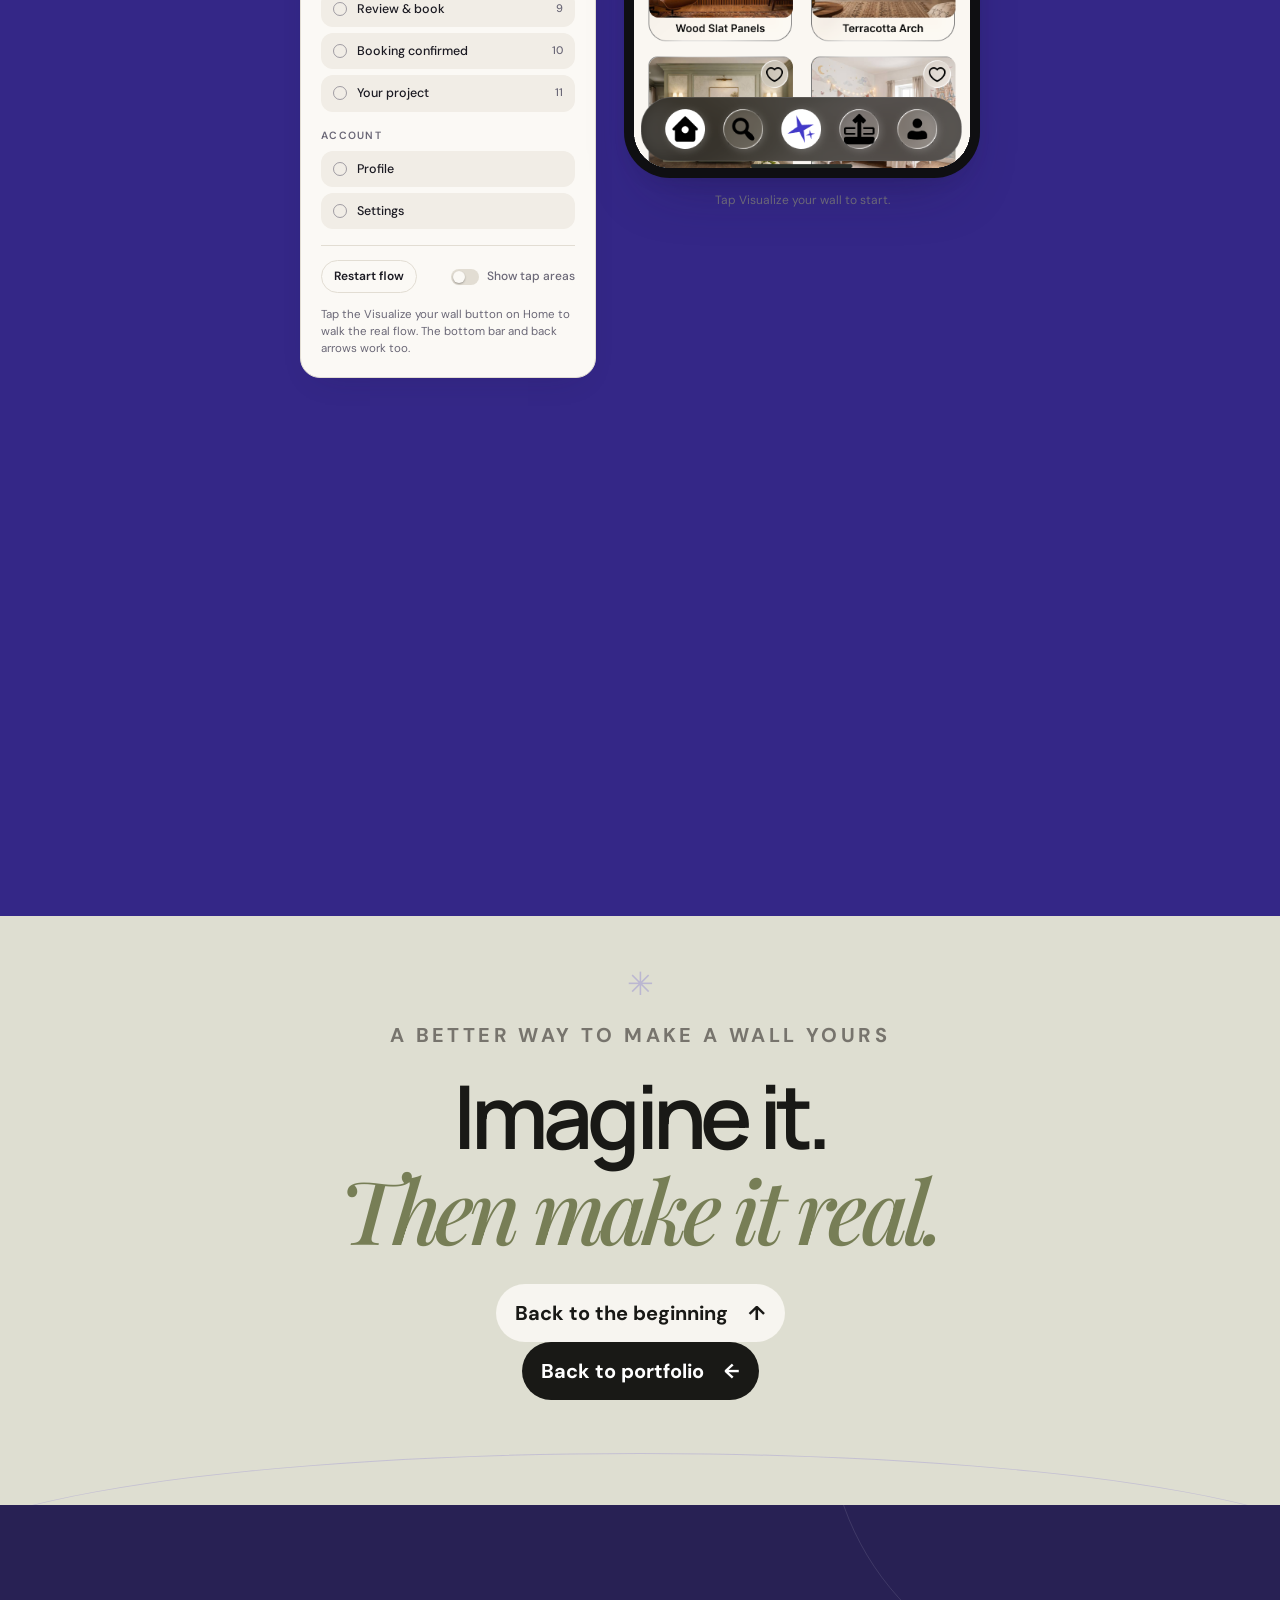
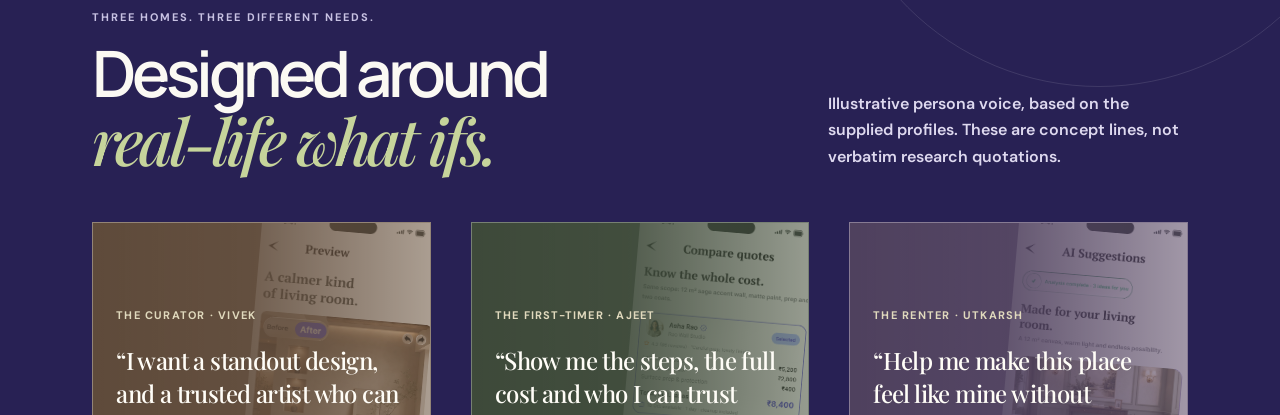
==== commit 5bb3ae7c: "Update theme toggle to SVG outline moon icon and remove principle section quote mark" ====
--- a/WallVista Prototype/index.html
+++ b/WallVista Prototype/index.html
@@ -28,8 +28,9 @@
       </nav>
       <div class="header-actions">
         <button class="theme-toggle" type="button" aria-label="Switch to dark mode" aria-pressed="false">
-          <span class="theme-icon" aria-hidden="true">☾</span>
-          <span class="theme-label">Dark mode</span>
+          <svg class="theme-icon" viewBox="0 0 24 24" width="20" height="20" fill="none" stroke="currentColor" stroke-width="2" stroke-linecap="round" stroke-linejoin="round" aria-hidden="true">
+            <path d="M20 14.2A8.5 8.5 0 1 1 9.8 4a7 7 0 0 0 10.2 10.2z"/>
+          </svg>
         </button>
         <button class="menu-toggle" type="button" aria-expanded="false" aria-controls="site-nav" aria-label="Open navigation">
           <span></span><span></span>
@@ -148,7 +149,6 @@
       </section>
 
       <section class="principle section-pad">
-        <div class="principle-mark" aria-hidden="true">“</div>
         <p class="eyebrow">THE PRODUCT PRINCIPLE</p>
         <blockquote>Show me<br><em>before I spend.</em></blockquote>
         <p class="principle-caption">A simple idea to guide every step — from the first wall scan to the final booking.</p>
--- a/WallVista Prototype/styles.css
+++ b/WallVista Prototype/styles.css
@@ -36,15 +36,16 @@
 .site-nav { display: flex; align-items: center; gap: clamp(22px, 3.5vw, 54px); font-size: 12px; font-weight: 600; }
 .site-nav a:not(.nav-cta) { transition: color .2s; }
 .site-nav a:not(.nav-cta):hover, .text-link:hover, .inline-link:hover { color: var(--purple); }
-.portfolio-return { padding: 12px 17px; border: 1px solid rgba(25,25,22,.3); border-radius: 999px; font-weight: 700; white-space: nowrap; transition: color .2s, background .2s, border-color .2s; }
+.portfolio-return { display: inline-flex; align-items: center; justify-content: center; min-height: 44px; padding: 10px 20px; border: 1px solid rgba(25,25,22,.3); border-radius: 999px; font-size: 14px; font-weight: 700; white-space: nowrap; transition: color .2s, background .2s, border-color .2s; }
 .portfolio-return:hover { color: white; background: var(--ink); border-color: var(--ink); }
-.nav-cta { padding: 12px 17px; border: 1px solid rgba(25,25,22,.3); border-radius: 999px; transition: color .2s, background .2s, border-color .2s; }
+.nav-cta { display: inline-flex; align-items: center; justify-content: center; min-height: 44px; padding: 10px 20px; border: 1px solid rgba(25,25,22,.3); border-radius: 999px; font-size: 14px; font-weight: 700; transition: color .2s, background .2s, border-color .2s; }
 .nav-cta:hover { color: white; background: var(--ink); border-color: var(--ink); }
 .nav-cta span { margin-left: 9px; }
 .header-actions { display: flex; align-items: center; gap: 9px; }
-.theme-toggle { display: inline-flex; align-items: center; gap: 7px; min-height: 38px; padding: 0 12px; border: 1px solid var(--line); border-radius: 999px; background: transparent; cursor: pointer; font-size: 11px; font-weight: 700; transition: background .2s, color .2s, border-color .2s; }
-.theme-toggle:hover { color: white; background: var(--ink); border-color: var(--ink); }
-.theme-icon { font-size: 16px; line-height: 1; }
+.theme-toggle { display: inline-flex; align-items: center; justify-content: center; width: 44px; height: 44px; min-height: 44px; padding: 0; border: 1px solid rgba(25,25,22,.25); border-radius: 12px; background: transparent; color: var(--ink); cursor: pointer; transition: background .2s, color .2s, border-color .2s, transform .2s; }
+.theme-toggle:hover { color: var(--purple); border-color: var(--purple); background: rgba(85,66,213,.06); }
+.theme-toggle:active { transform: scale(.94); }
+.theme-icon { width: 20px; height: 20px; display: block; }
 .menu-toggle { display: none; }
 
 .hero { min-height: min(810px, 100svh); min-height: max(710px, min(850px, 100svh)); position: relative; display: grid; grid-template-columns: 1fr .94fr; align-items: center; gap: 4vw; overflow: hidden; padding: 118px var(--gutter) 98px; background: radial-gradient(ellipse at 76% 52%, rgba(223,219,205,.6), transparent 36%), var(--paper); }
@@ -112,7 +113,7 @@
 .problem-grid { display: grid; grid-template-columns: .62fr 1.3fr; gap: 5vw; align-items: start; }
 .problem-grid > .eyebrow { padding-top: 10px; color: #77746d; }
 .problem-grid h2 { font-size: clamp(42px, 5.8vw, 78px); }
-.problem-grid h2 em { color: #9c7553; }
+.problem-grid h2 em { color: #9c7553; display: inline-block; margin-right: 0.14em; }
 .body-large { max-width: 540px; margin: 24px 0 0; color: #65625c; font-size: 14px; line-height: 1.8; }
 .fragmented-flow { margin-top: 75px; padding: 27px 0; display: flex; align-items: center; justify-content: space-between; gap: 12px; border-top: 1px solid #cfcbc1; border-bottom: 1px solid #cfcbc1; }
 .fragmented-flow > div { display: grid; grid-template-columns: 35px 1fr; align-items: center; gap: 2px 10px; flex: 1; }
@@ -283,7 +284,7 @@
   .site-header { height: 66px; }
   .wordmark { font-size: 18px; }
   .header-actions { margin-left: auto; }
-  .theme-toggle { min-height: 38px; padding: 0 10px; font-size: 11px; }
+  .theme-toggle { width: 38px; height: 38px; min-height: 38px; padding: 0; font-size: 14px; }
   .menu-toggle { width: 38px; height: 38px; padding: 10px 8px; display: flex; flex-direction: column; justify-content: center; gap: 5px; border: 1px solid var(--line); border-radius: 50%; background: transparent; }
   .menu-toggle span { width: 16px; height: 1px; margin: 0 auto; background: var(--ink); transition: transform .2s; }
   .menu-toggle[aria-expanded="true"] span:first-child { transform: translateY(3px) rotate(45deg); }
@@ -594,8 +595,9 @@
 :root[data-theme="dark"] .hero .eyebrow,
 :root[data-theme="dark"] .section-index,
 :root[data-theme="dark"] .eyebrow { color: var(--muted); }
-:root[data-theme="dark"] .nav-cta:hover,
-:root[data-theme="dark"] .theme-toggle:hover { color: #171715; background: #f2efe7; border-color: #f2efe7; }
+:root[data-theme="dark"] .nav-cta:hover { color: #171715; background: #f2efe7; border-color: #f2efe7; }
+:root[data-theme="dark"] .theme-toggle:hover { color: var(--purple); border-color: var(--purple); background: rgba(169,154,255,.12); }
+
 :root[data-theme="dark"] .skip-link { color: #171715; background: #f2efe7; }
 
 /* Grey copy uses a stronger neutral and semibold weight for better legibility. */
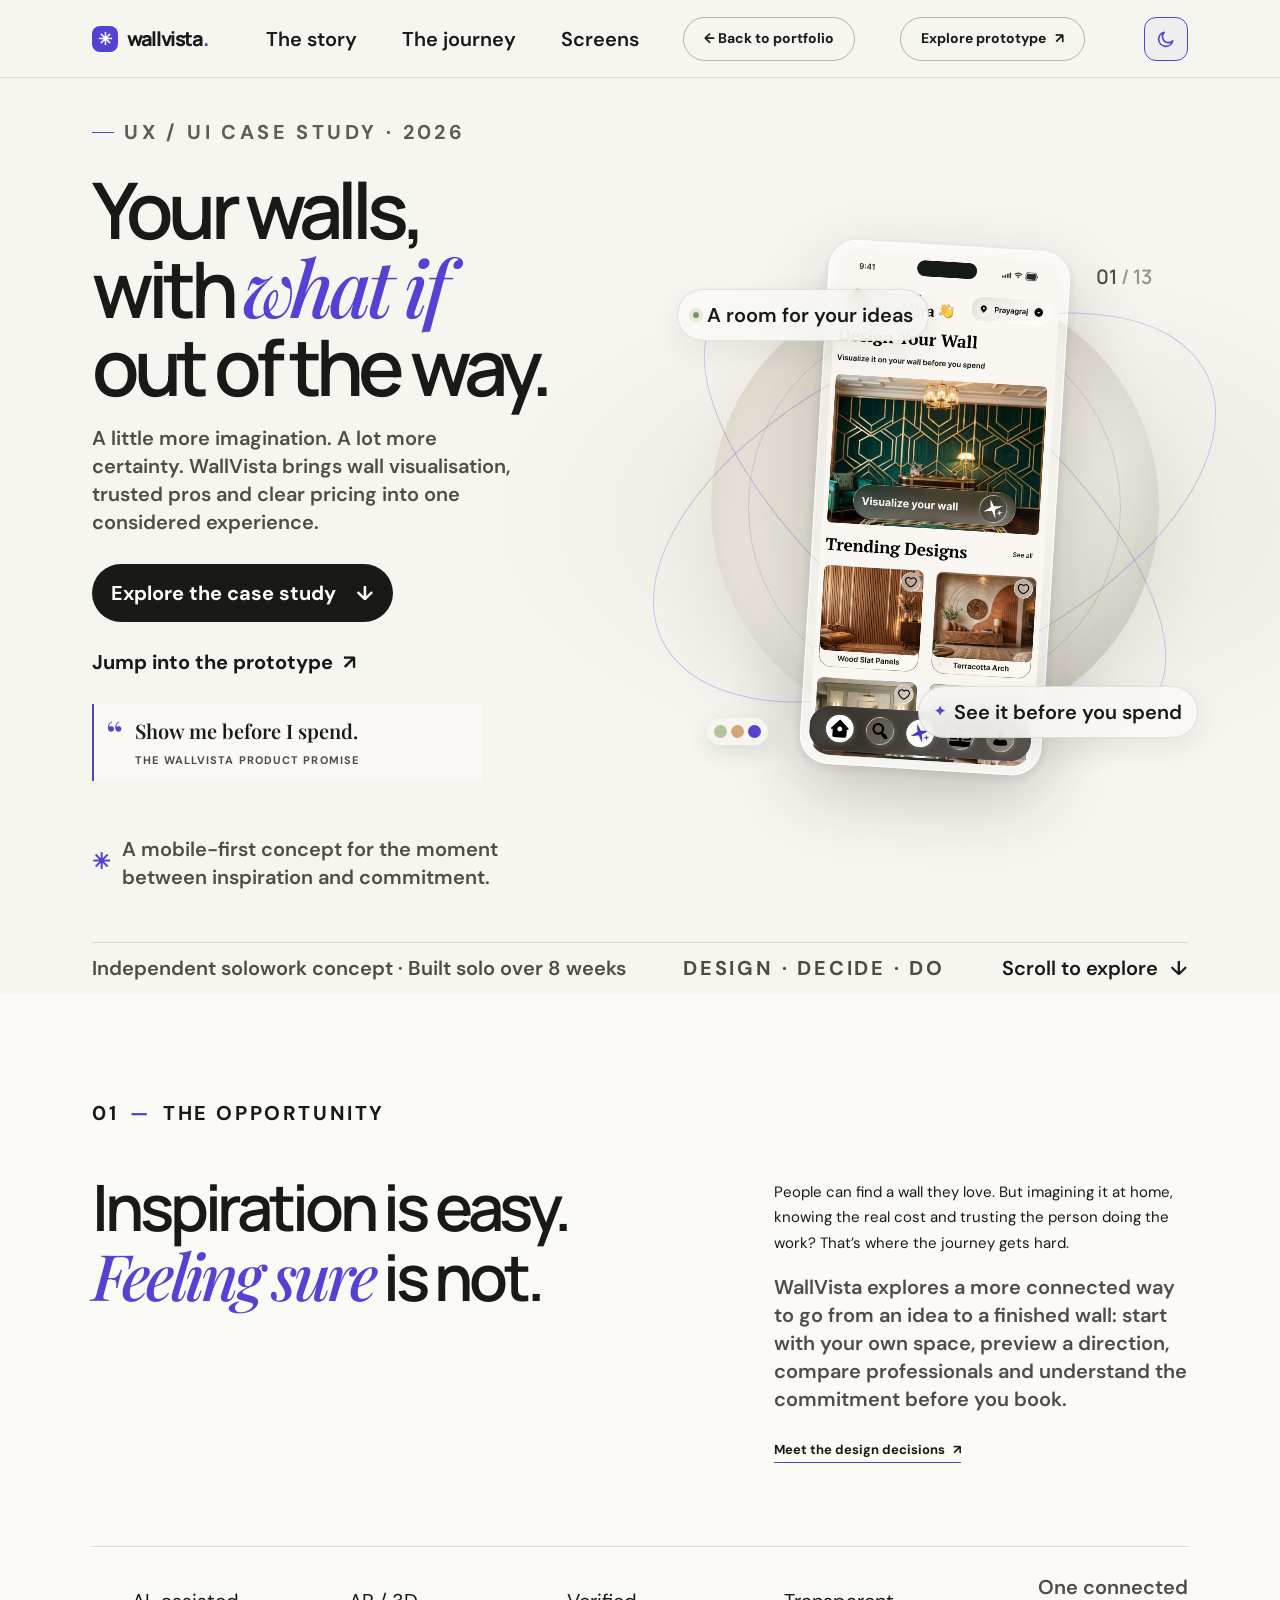
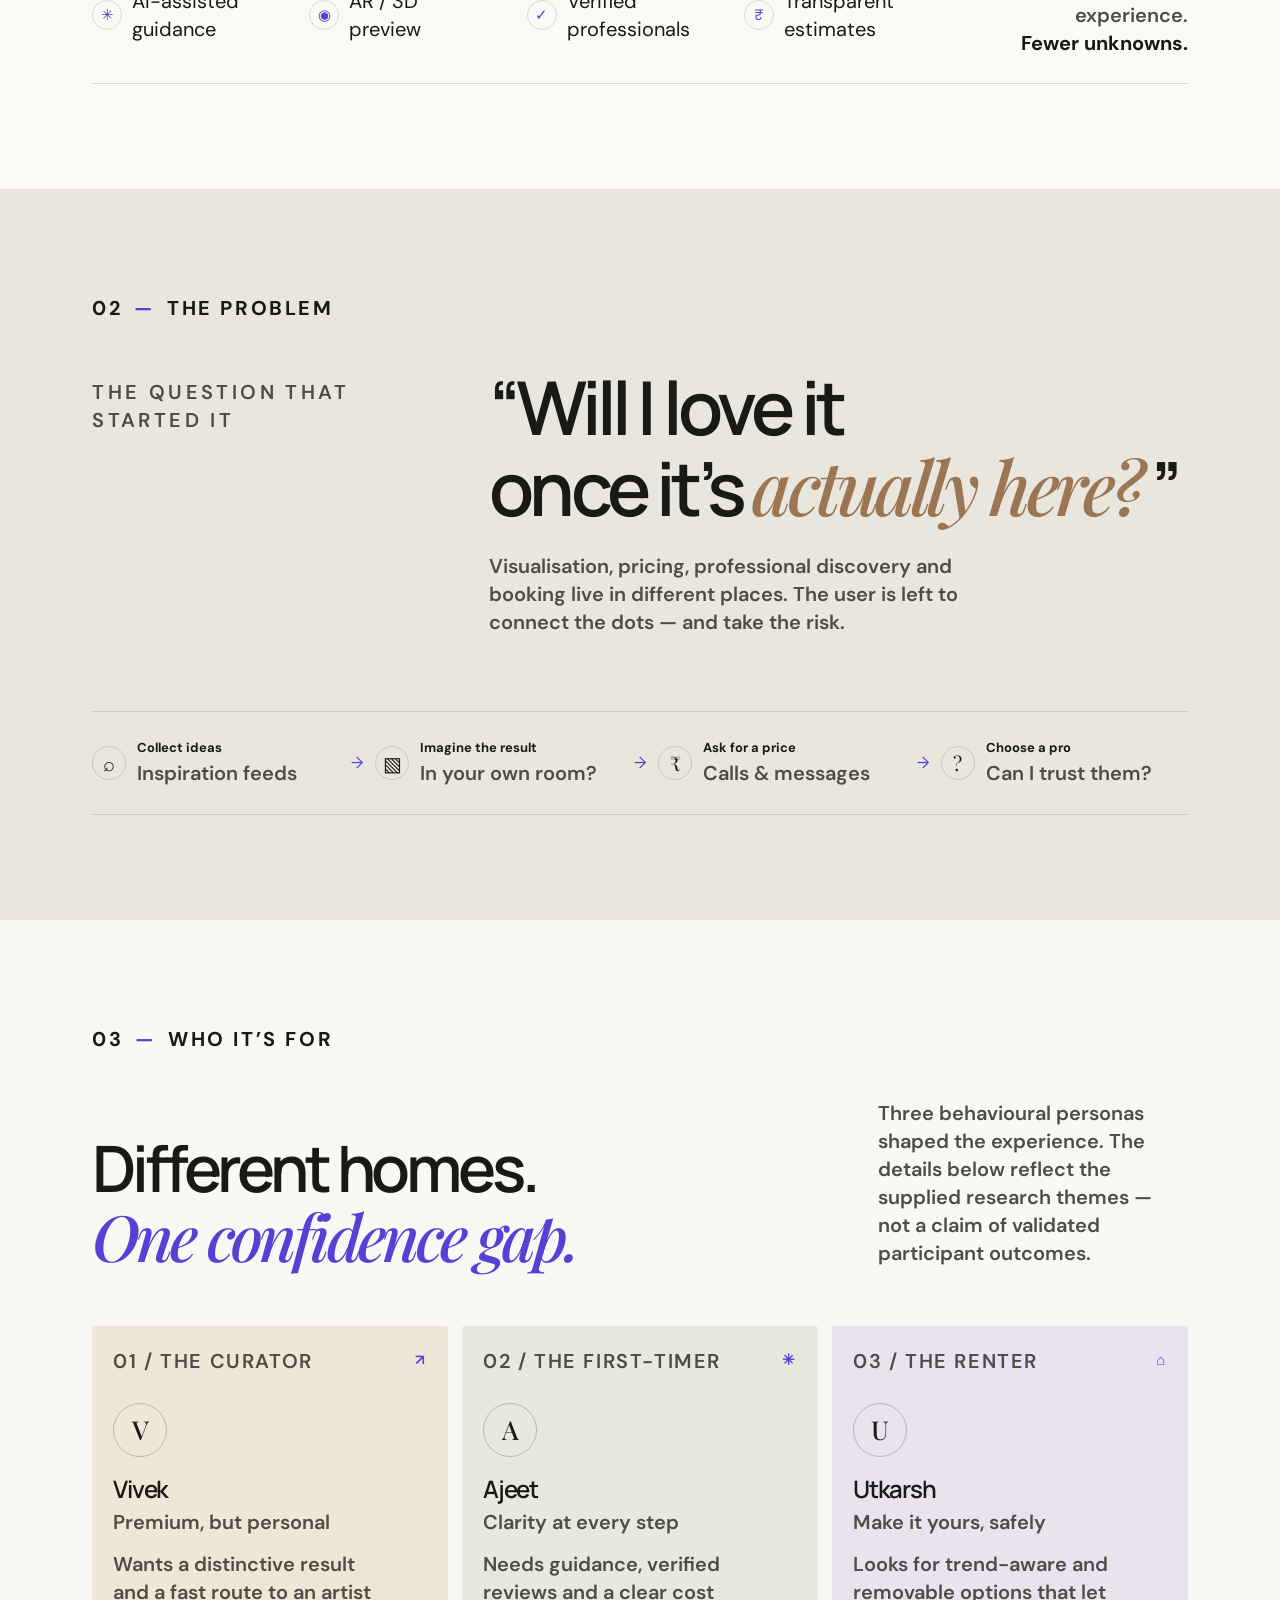
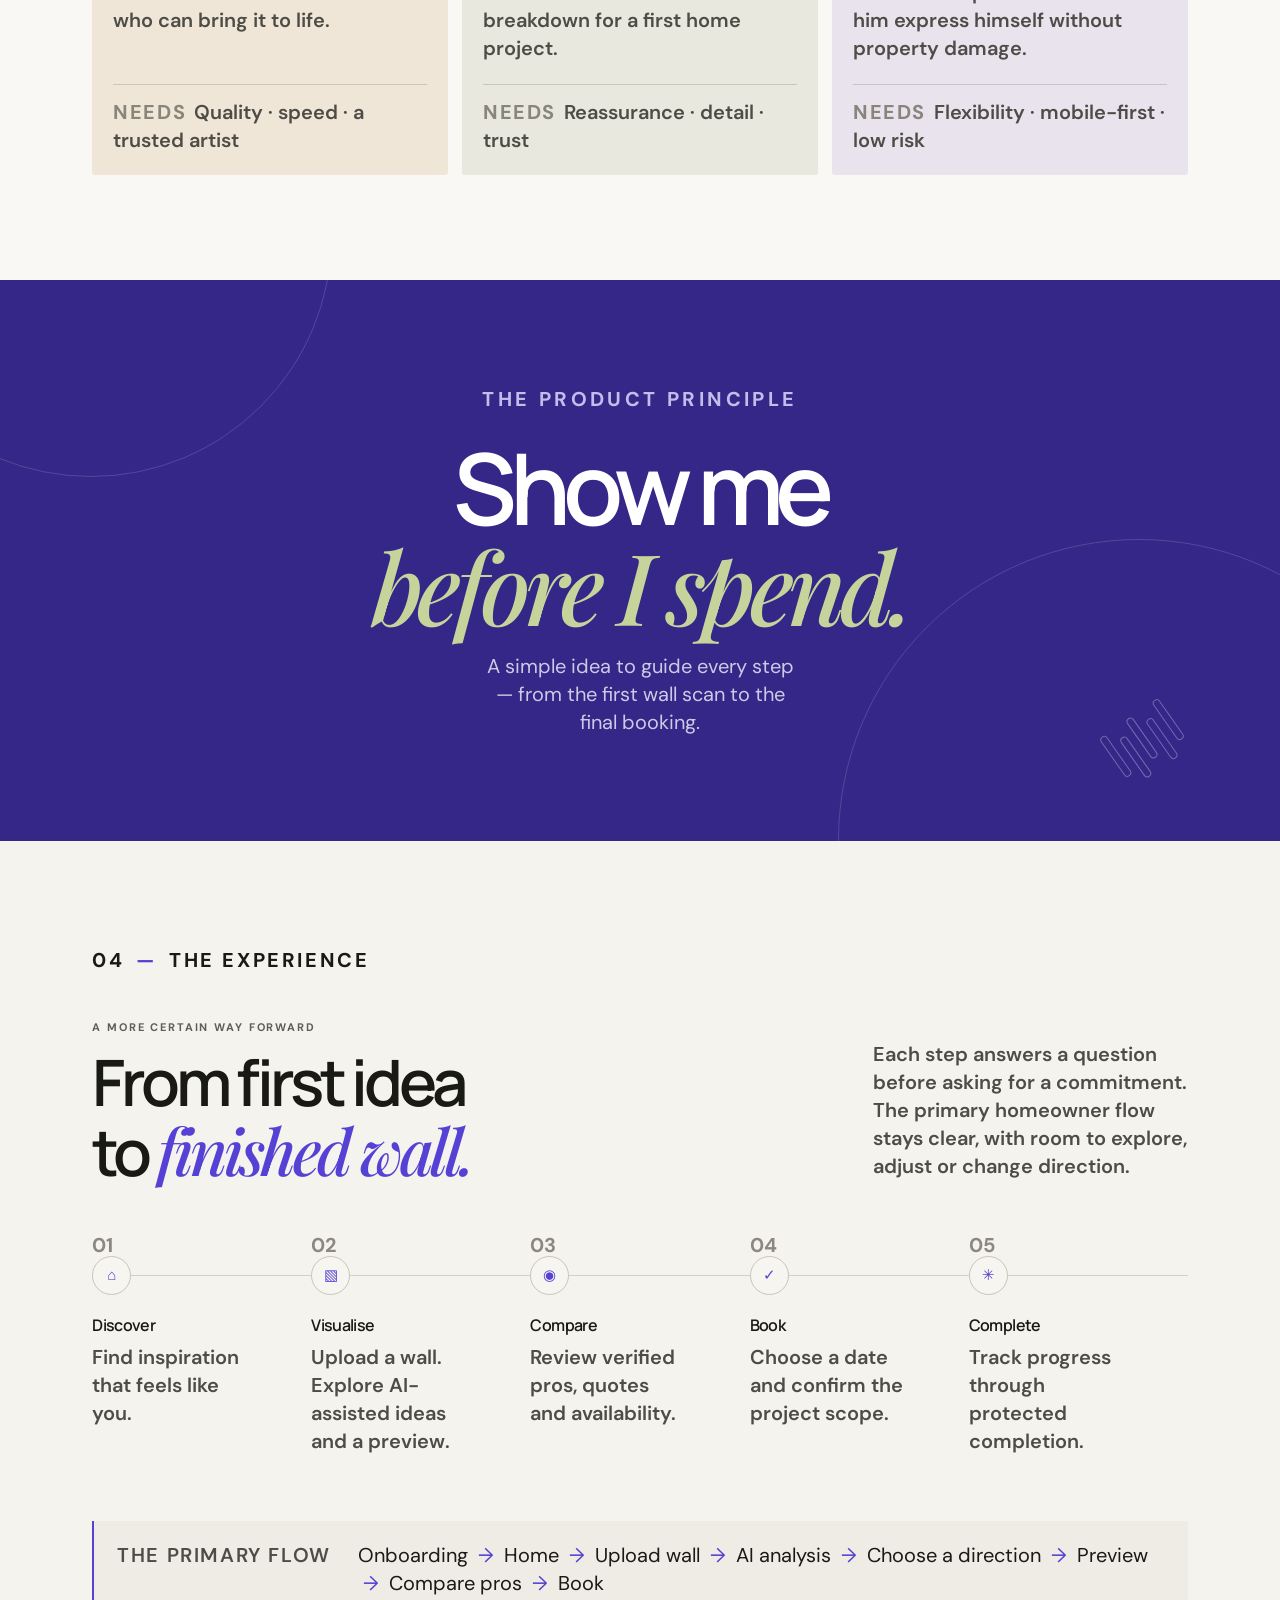
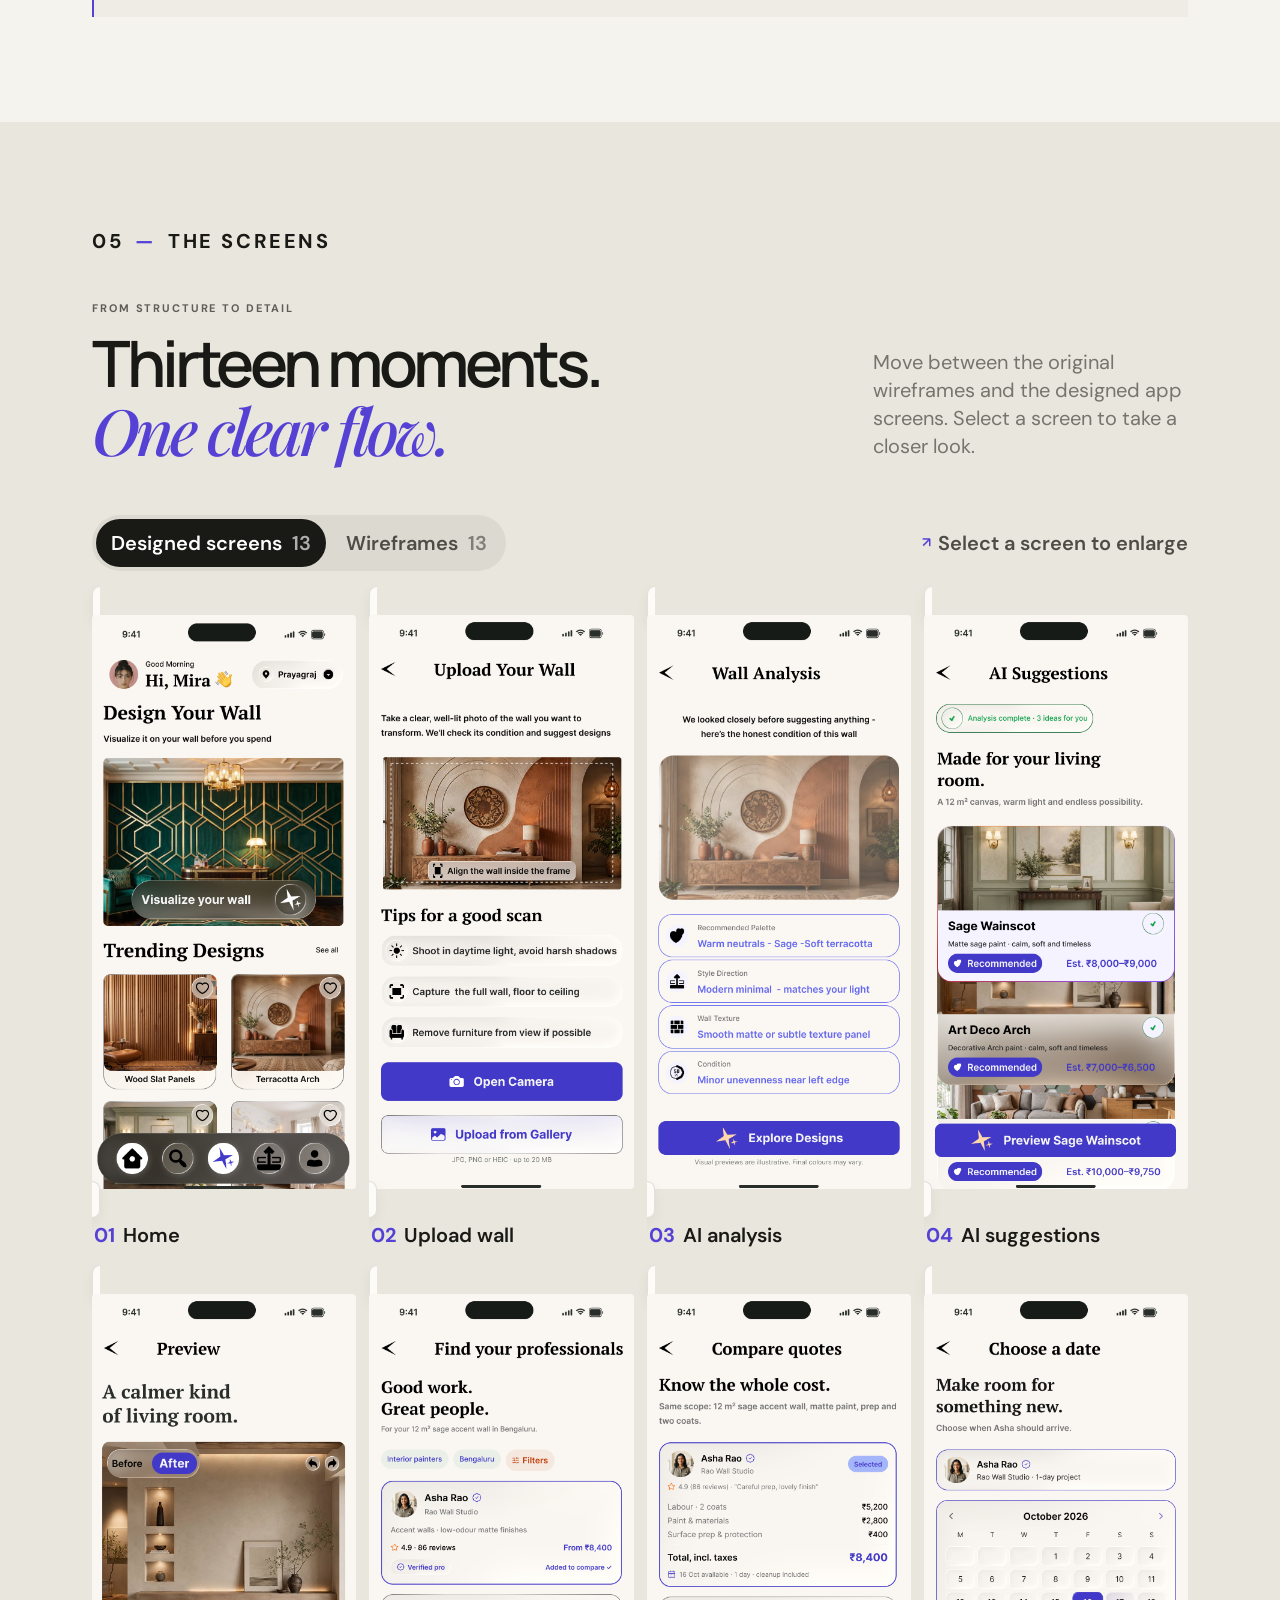
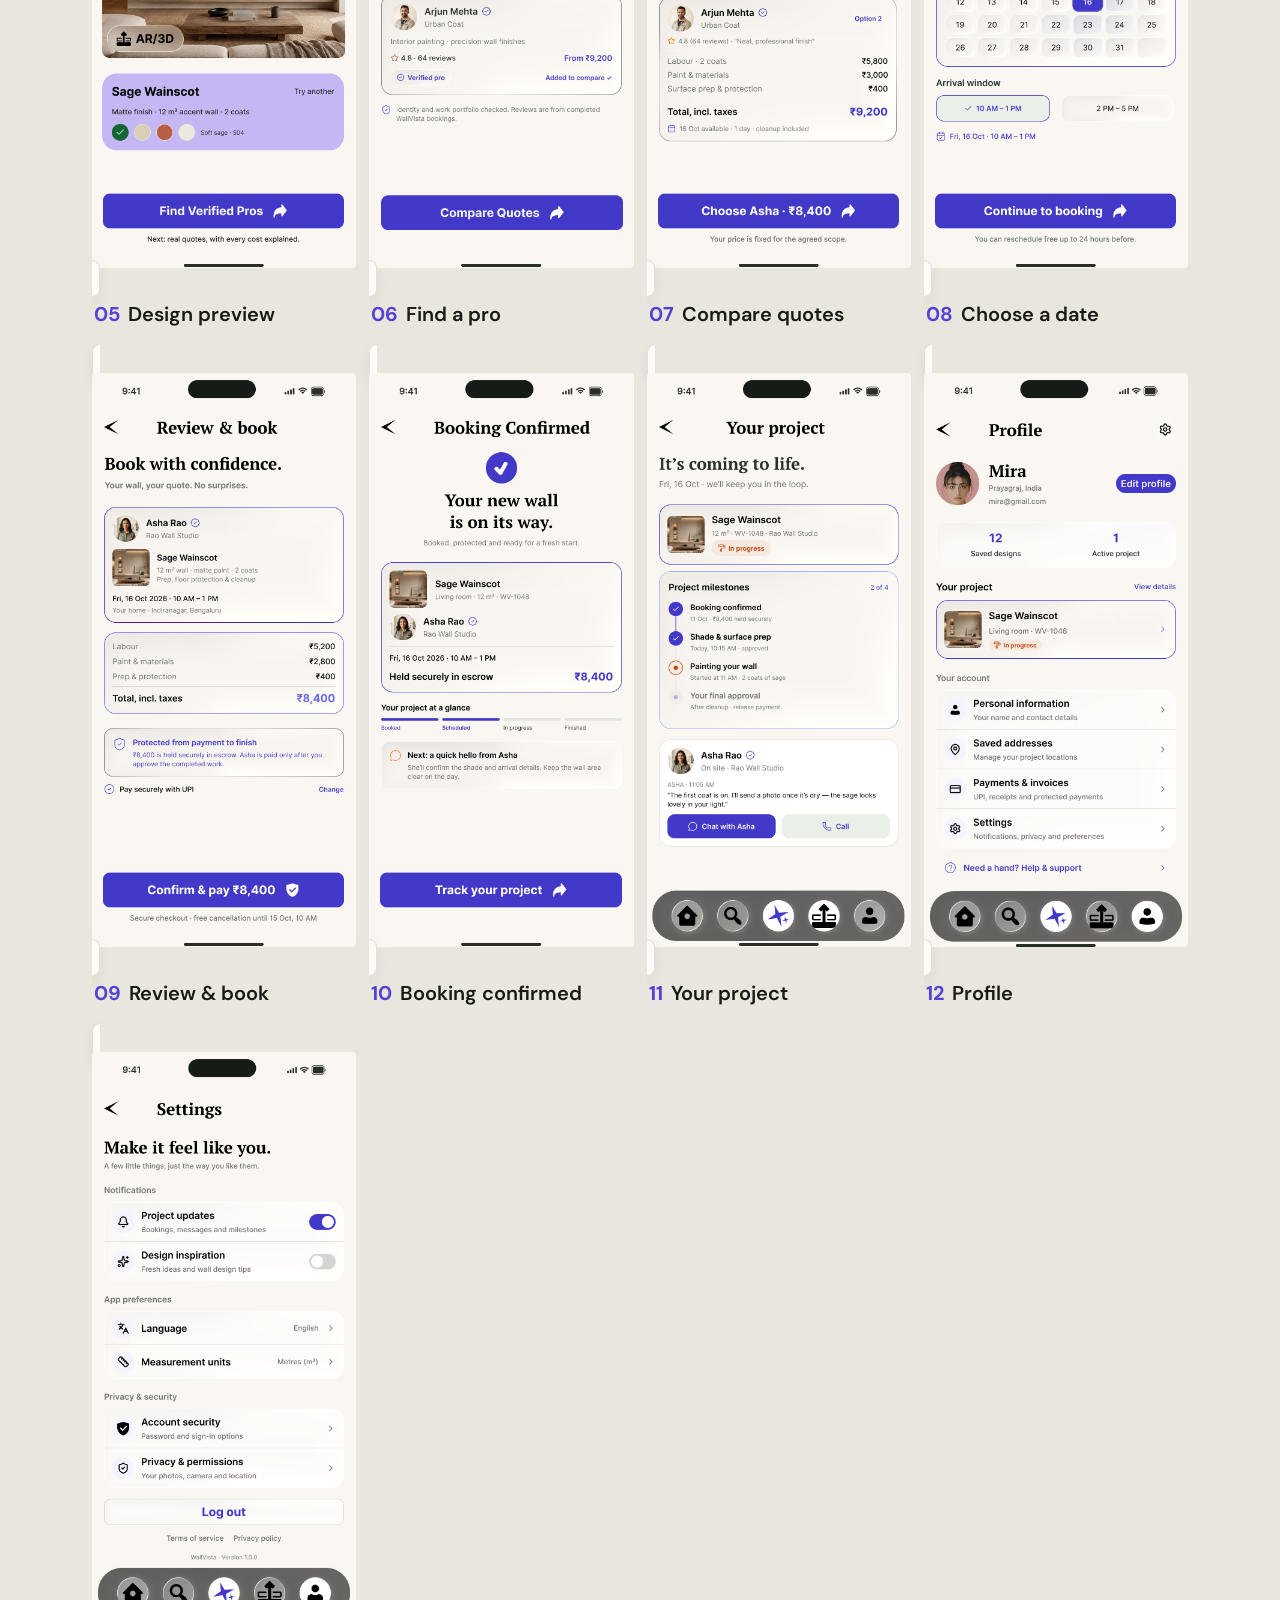
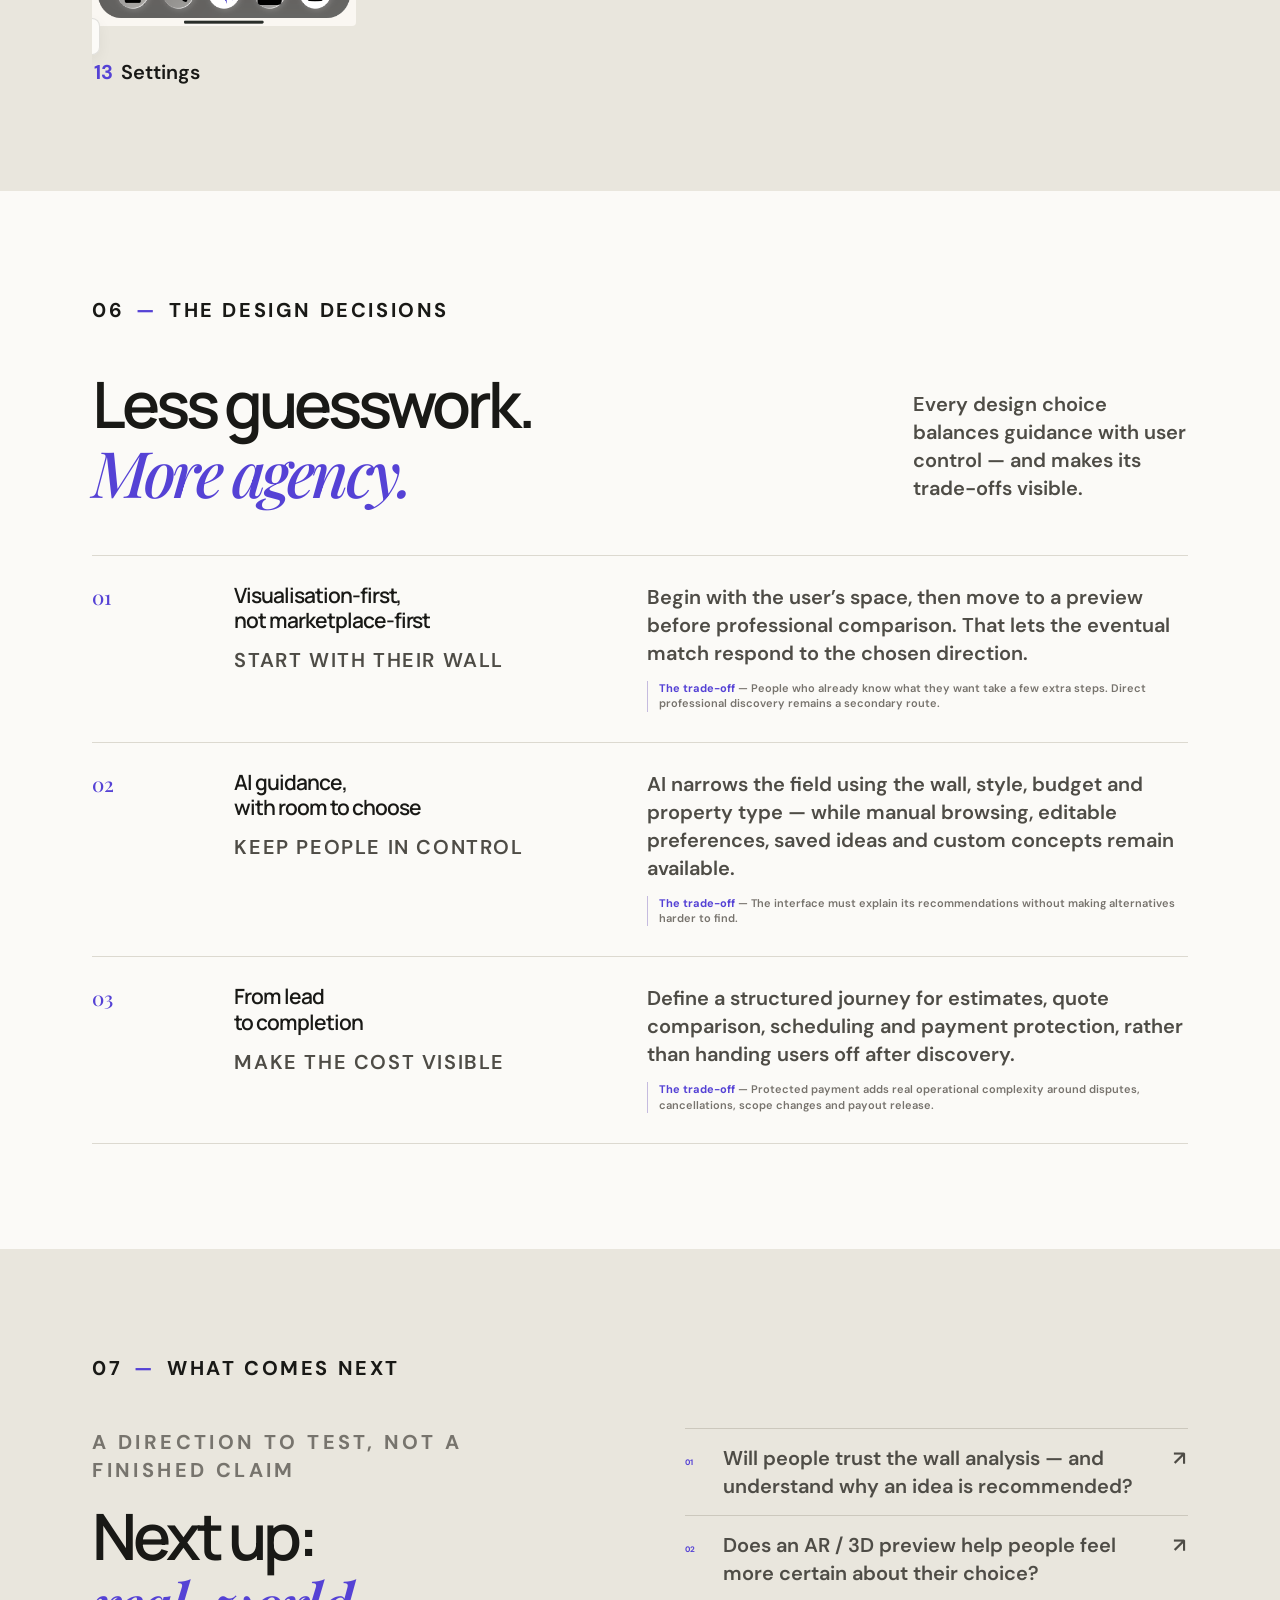
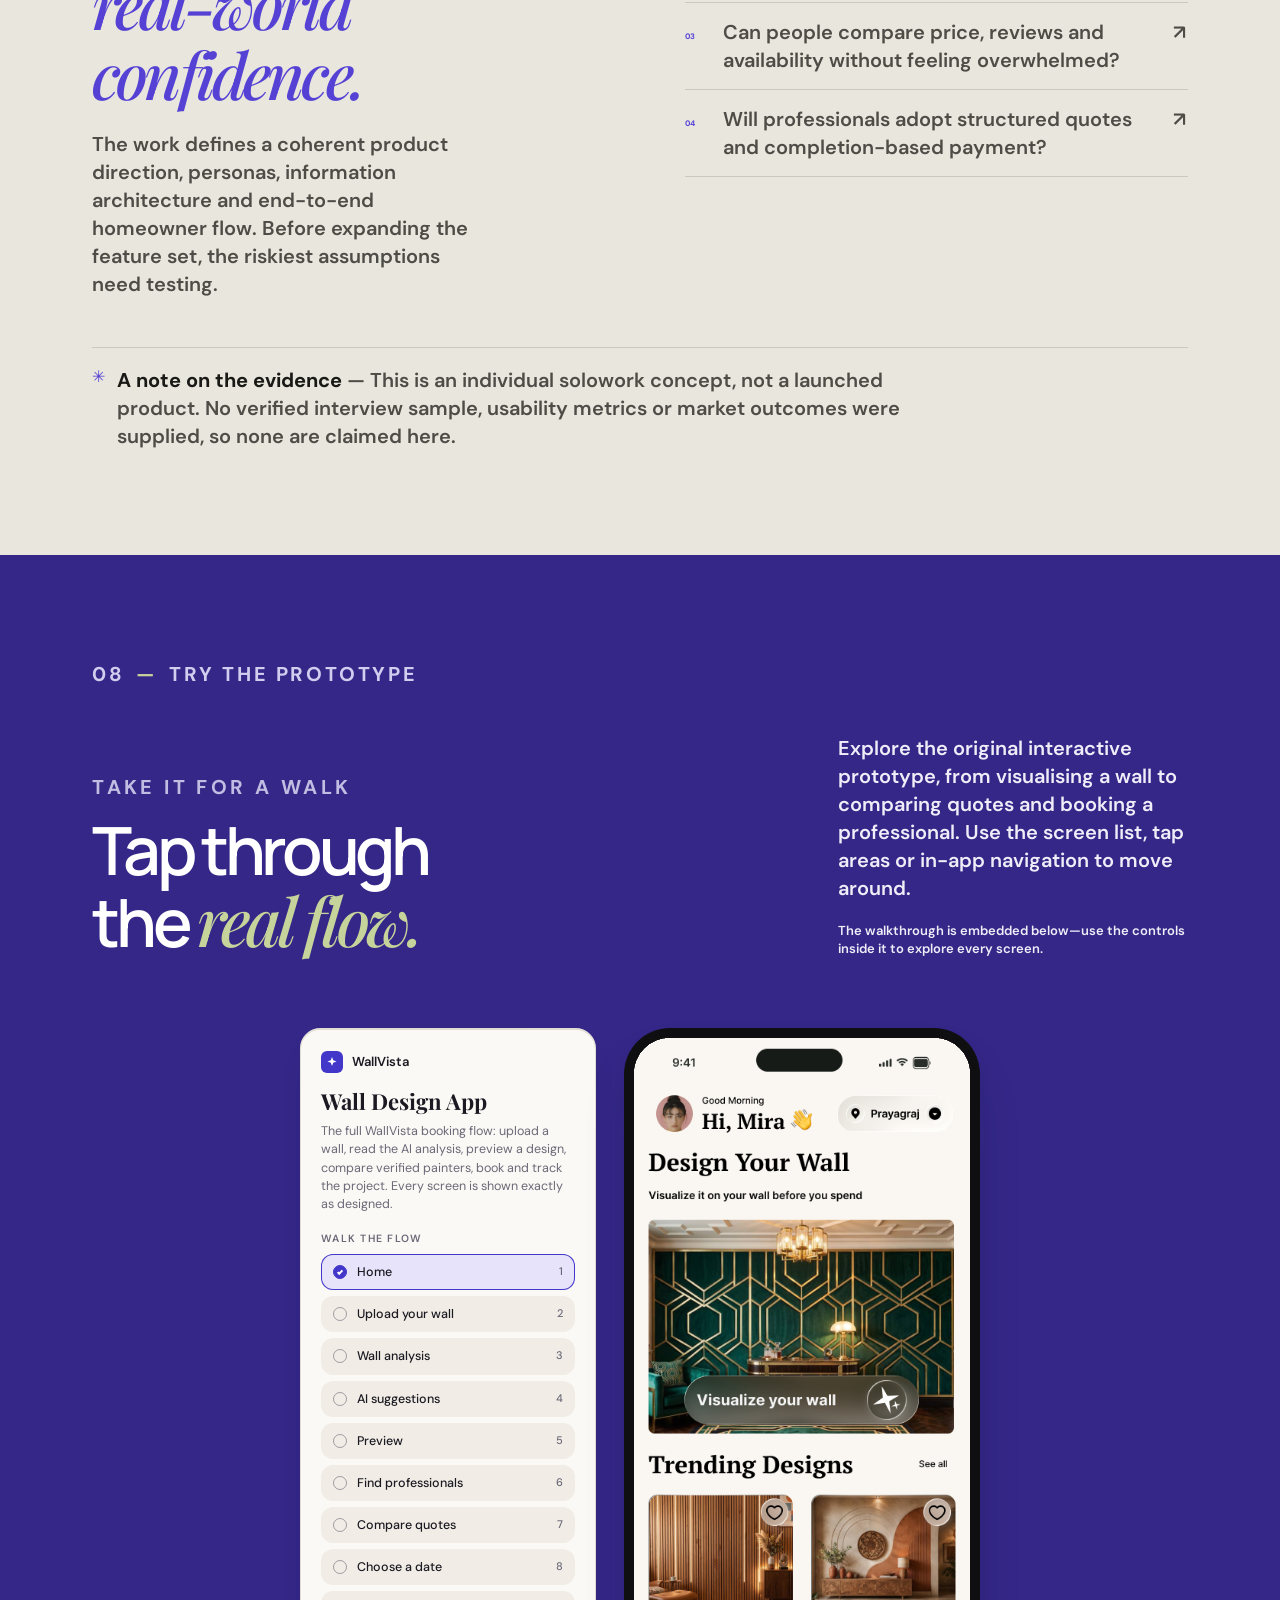
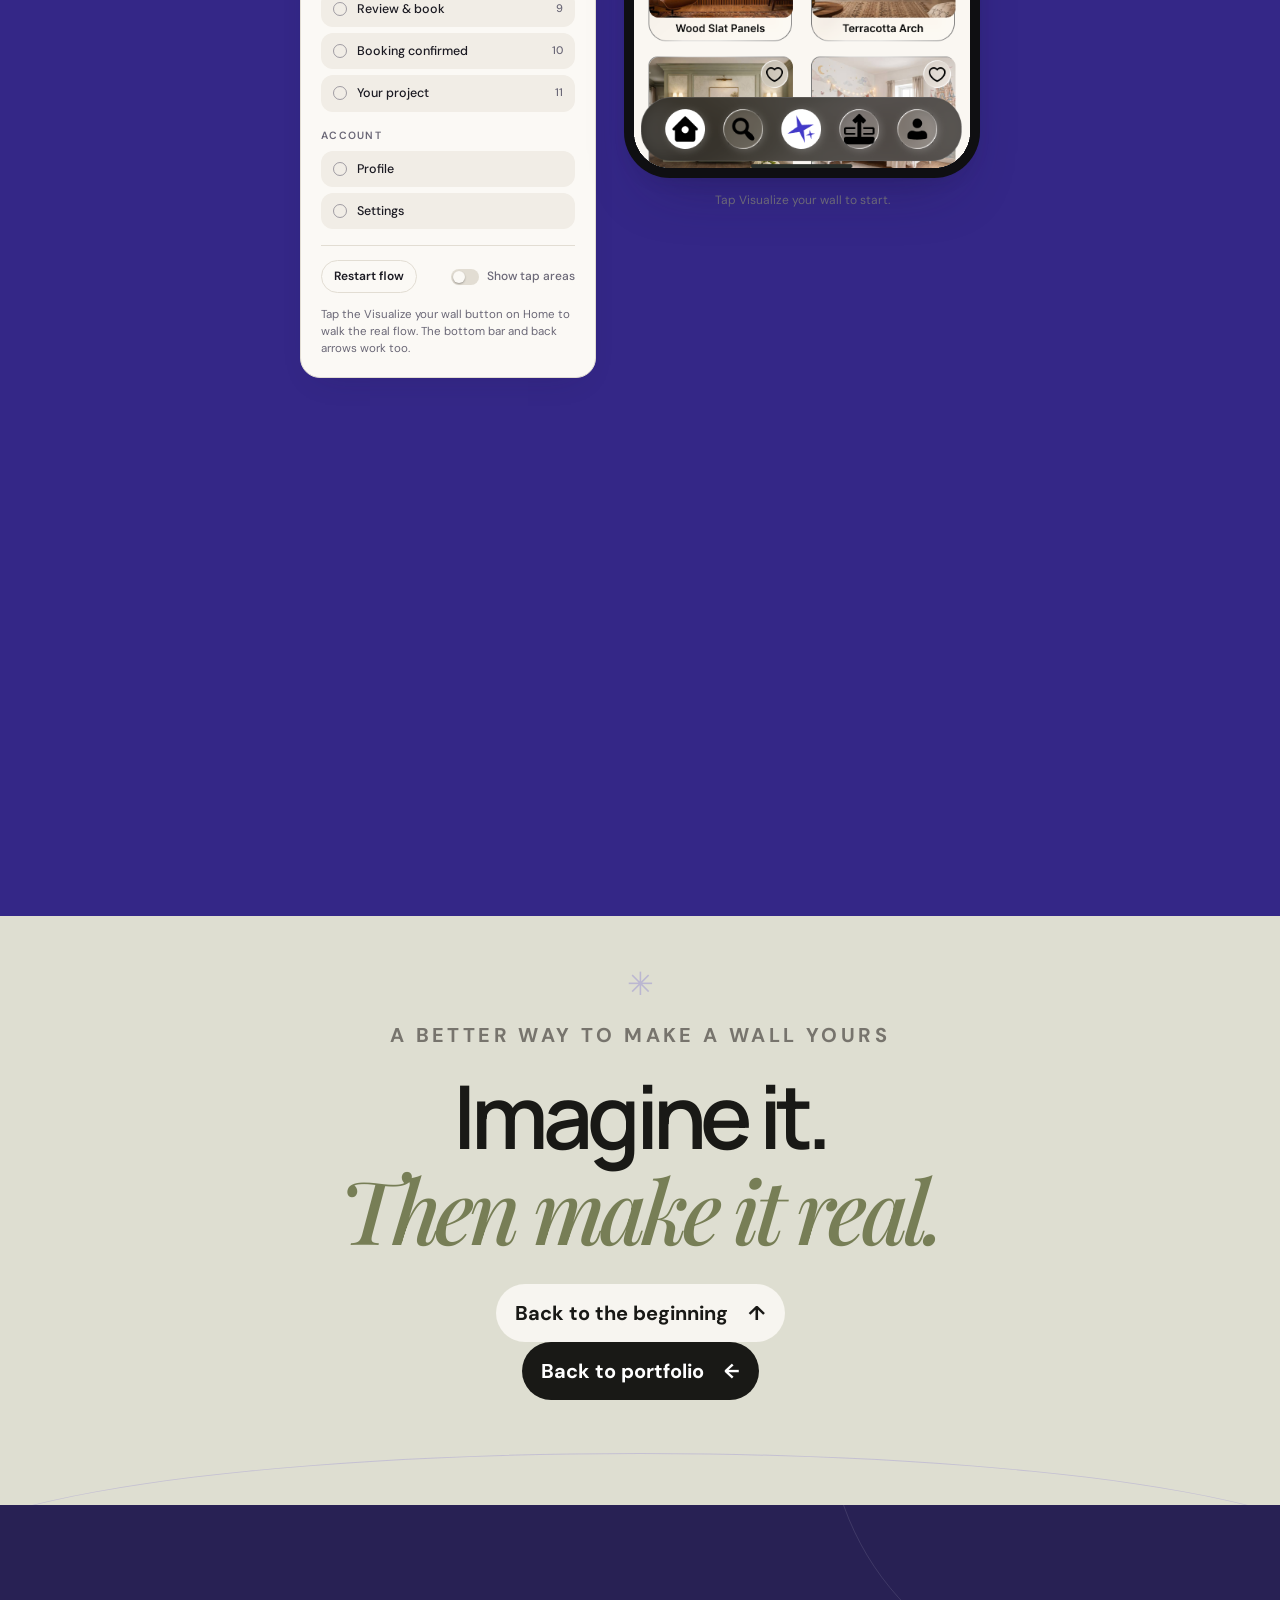
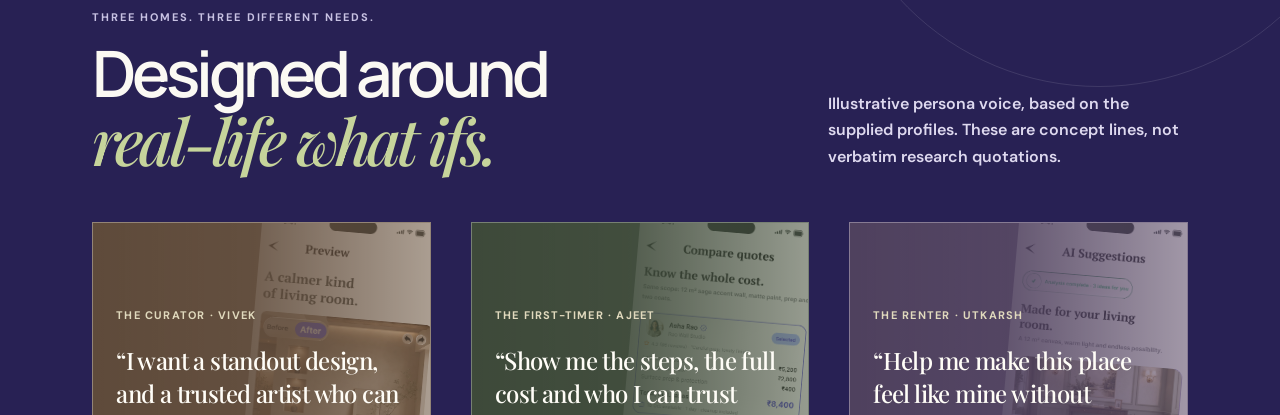
==== commit 76f91de7: "Change coursework to solowork in WallVista case study" ====
--- a/WallVista Prototype/index.html
+++ b/WallVista Prototype/index.html
@@ -69,7 +69,7 @@
           <div class="art-number" aria-hidden="true">01<span> / 13</span></div>
         </div>
         <div class="hero-bottom">
-          <span>Independent coursework concept · Built solo over 8 weeks</span>
+          <span>Independent solowork concept · Built solo over 8 weeks</span>
           <span class="hero-bottom-center">DESIGN · DECIDE · DO</span>
           <a href="#story">Scroll to explore <span aria-hidden="true">↓</span></a>
         </div>
@@ -233,7 +233,7 @@
             <div><span>04</span><p>Will professionals adopt structured quotes and completion-based payment?</p><span class="question-mark">↗</span></div>
           </div>
         </div>
-        <div class="integrity-note"><span>✳</span><p><strong>A note on the evidence</strong> — This is an individual coursework concept, not a launched product. No verified interview sample, usability metrics or market outcomes were supplied, so none are claimed here.</p></div>
+        <div class="integrity-note"><span>✳</span><p><strong>A note on the evidence</strong> — This is an individual solowork concept, not a launched product. No verified interview sample, usability metrics or market outcomes were supplied, so none are claimed here.</p></div>
       </section>
 
       <section class="prototype section-pad" id="prototype">
@@ -306,7 +306,7 @@
 
     <footer class="site-footer">
       <a class="wordmark" href="#top"><span class="wordmark-icon" aria-hidden="true">✳</span>wallvista<span class="wordmark-period">.</span></a>
-      <p>UX / UI case study · Independent coursework concept · 2026</p>
+      <p>UX / UI case study · Independent solowork concept · 2026</p>
       <a href="#prototype">Return to the walkthrough <span aria-hidden="true">↑</span></a>
     </footer>
 
@@ -320,3 +320,4 @@
     </dialog>
   </body>
 </html>
+
--- a/WallVista Prototype/styles.css
+++ b/WallVista Prototype/styles.css
@@ -3,7 +3,7 @@
   --ink: #191916;
   --paper: #f7f5f0;
   --paper-deep: #eeece5;
-  --muted: #77766f;
+  --muted: #5e5d57;
   --line: #dcd9d0;
   --purple: #5542d5;
   --purple-dark: #342787;
@@ -42,8 +42,8 @@
 .nav-cta:hover { color: white; background: var(--ink); border-color: var(--ink); }
 .nav-cta span { margin-left: 9px; }
 .header-actions { display: flex; align-items: center; gap: 9px; }
-.theme-toggle { display: inline-flex; align-items: center; justify-content: center; width: 44px; height: 44px; min-height: 44px; padding: 0; border: 1px solid rgba(25,25,22,.25); border-radius: 12px; background: transparent; color: var(--ink); cursor: pointer; transition: background .2s, color .2s, border-color .2s, transform .2s; }
-.theme-toggle:hover { color: var(--purple); border-color: var(--purple); background: rgba(85,66,213,.06); }
+.theme-toggle { display: inline-flex; align-items: center; justify-content: center; width: 44px; height: 44px; min-height: 44px; padding: 0; border: 1.5px solid var(--purple); border-radius: 12px; background: rgba(85,66,213,.04); color: var(--purple); cursor: pointer; transition: background .2s, color .2s, border-color .2s, transform .2s; }
+.theme-toggle:hover { background: rgba(85,66,213,.12); }
 .theme-toggle:active { transform: scale(.94); }
 .theme-icon { width: 20px; height: 20px; display: block; }
 .menu-toggle { display: none; }
